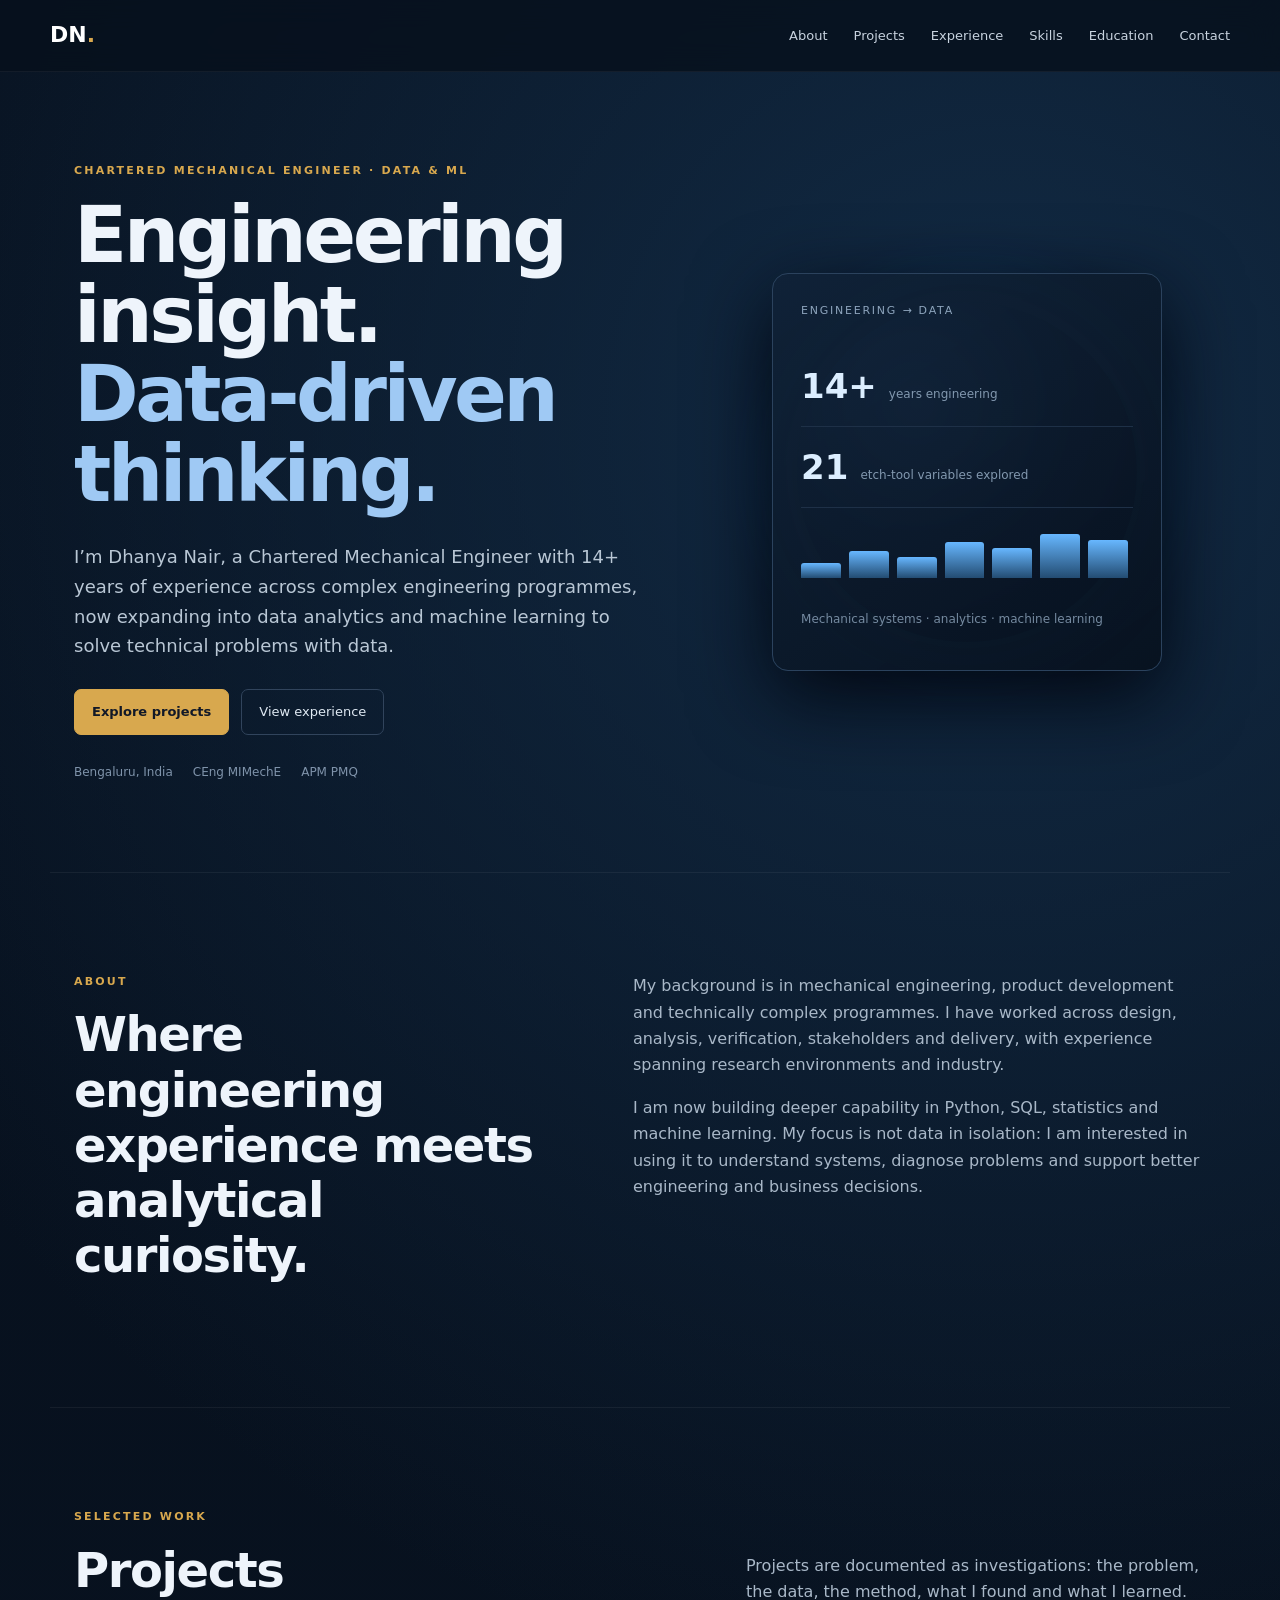
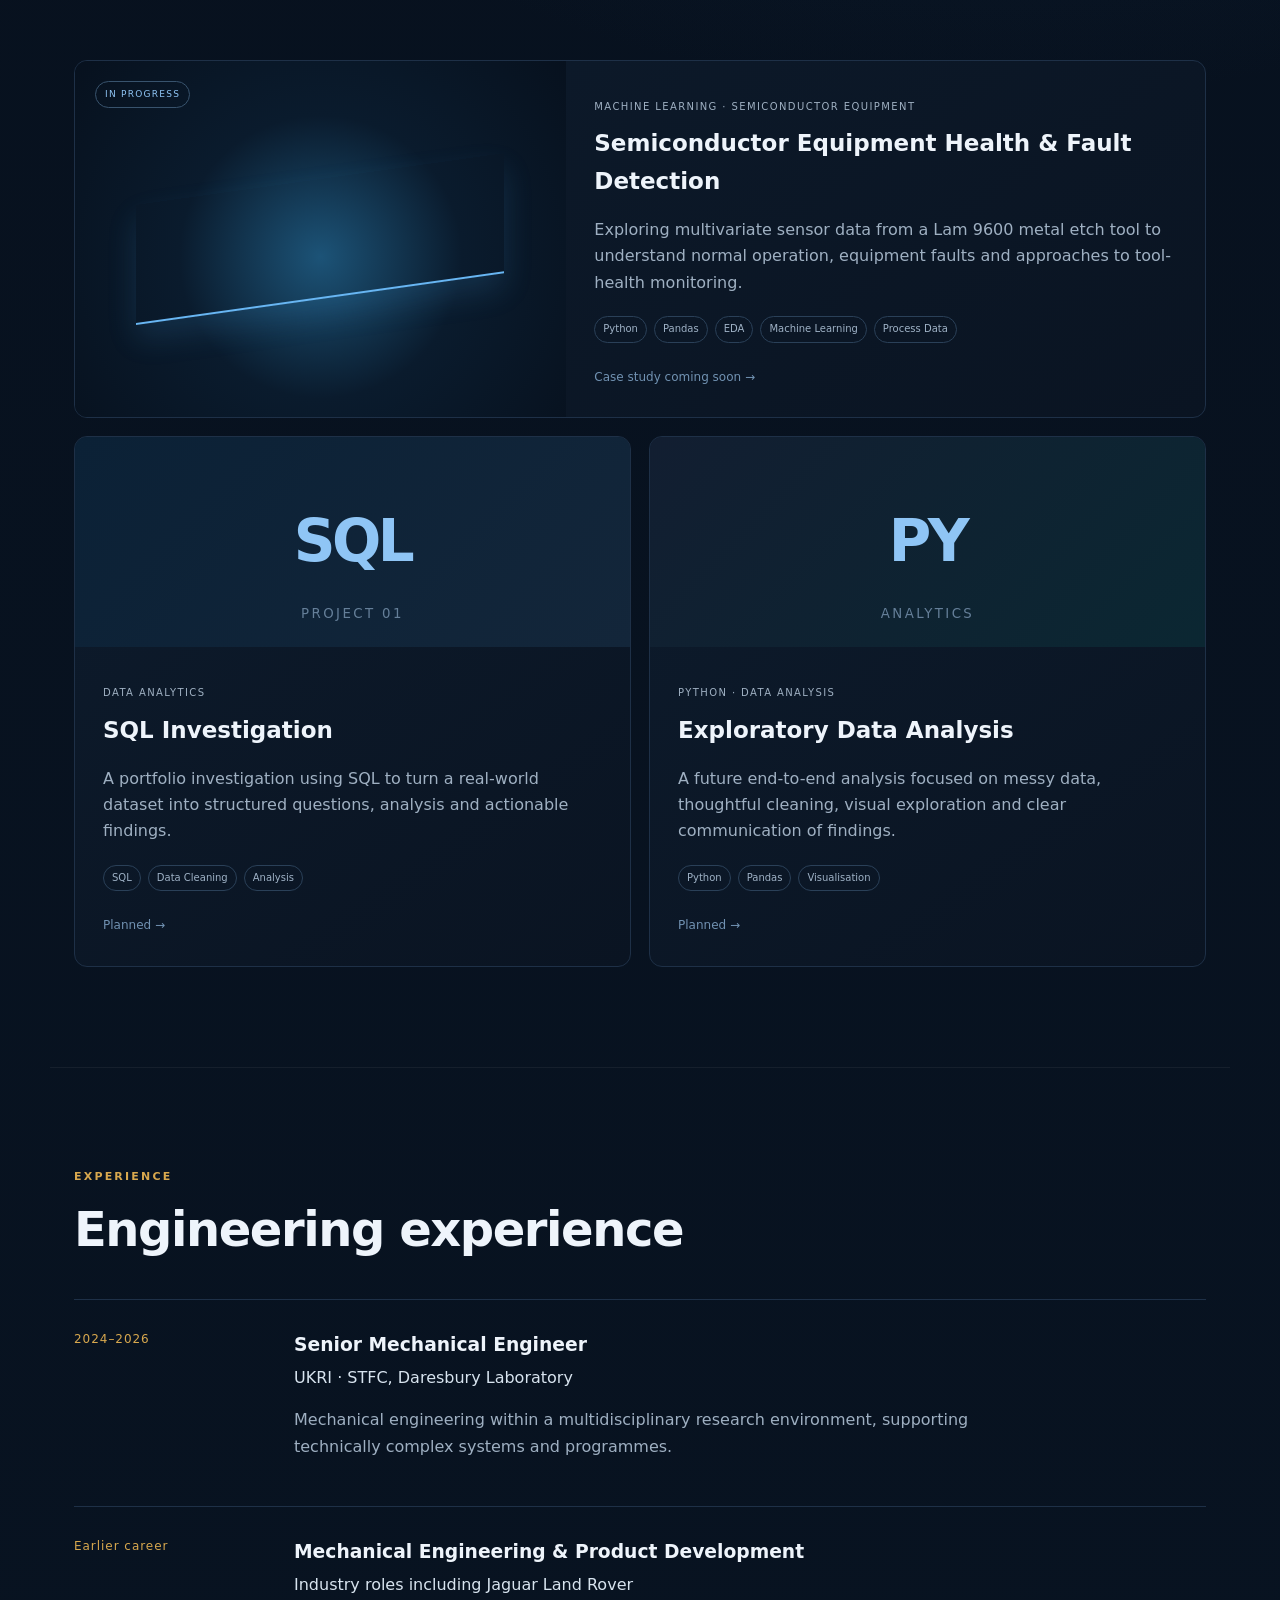
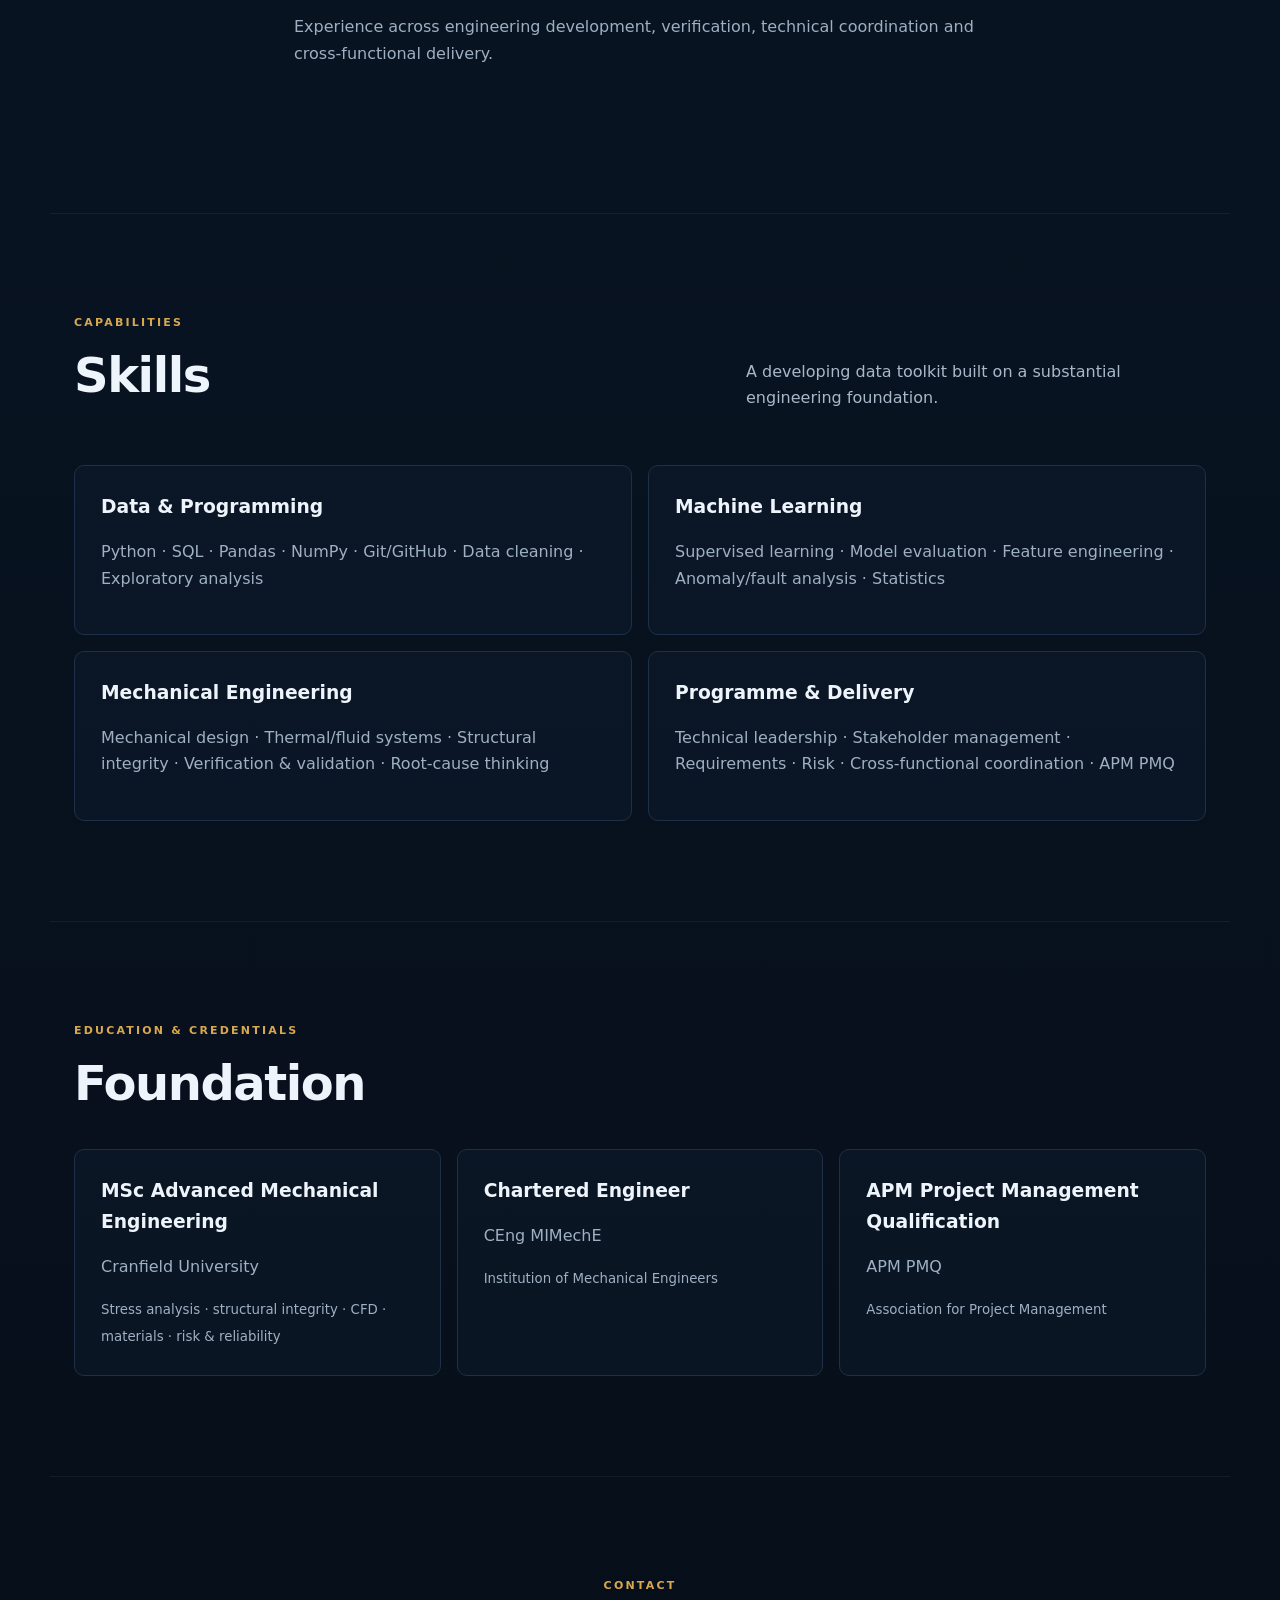
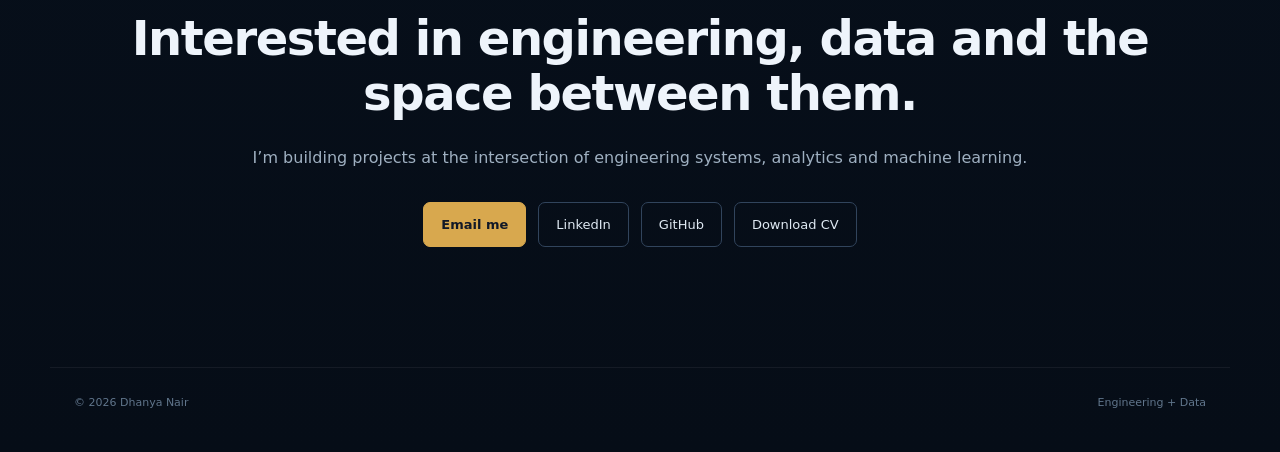
==== index.html @ 0a895738 "Initial portfolio website - V0.1 Initial version of my personal engineering, data analytics and mach" ====
<!doctype html><html lang='en'><head><meta charset='utf-8'><meta name='viewport' content='width=device-width,initial-scale=1'><title>Dhanya Nair | Engineering + Data</title><link rel='stylesheet' href='styles.css'></head><body>
<header class='nav'><a class='brand' href='#top'>DN<span>.</span></a><button class='menu' aria-label='Toggle navigation'>☰</button><nav><a href='#about'>About</a><a href='#projects'>Projects</a><a href='#experience'>Experience</a><a href='#skills'>Skills</a><a href='#education'>Education</a><a href='#contact'>Contact</a></nav></header>
<main id='top'>
<section class='hero'><div class='hero-copy reveal'><p class='eyebrow'>CHARTERED MECHANICAL ENGINEER · DATA & ML</p><h1>Engineering insight.<br><span>Data-driven thinking.</span></h1><p class='lede'>I’m Dhanya Nair, a Chartered Mechanical Engineer with 14+ years of experience across complex engineering programmes, now expanding into data analytics and machine learning to solve technical problems with data.</p><div class='actions'><a class='btn primary' href='#projects'>Explore projects</a><a class='btn' href='#experience'>View experience</a></div><div class='meta'><span>Bengaluru, India</span><span>CEng MIMechE</span><span>APM PMQ</span></div></div>
<div class='hero-art reveal'><div class='orb'></div><div class='panel'><div class='panel-title'>ENGINEERING → DATA</div><div class='metric'><b>14+</b><span>years engineering</span></div><div class='metric'><b>21</b><span>etch-tool variables explored</span></div><div class='spark'><i></i><i></i><i></i><i></i><i></i><i></i><i></i></div><p>Mechanical systems · analytics · machine learning</p></div></div></section>
<section id='about' class='section two-col'><div><p class='eyebrow'>ABOUT</p><h2>Where engineering experience meets analytical curiosity.</h2></div><div class='bodycopy'><p>My background is in mechanical engineering, product development and technically complex programmes. I have worked across design, analysis, verification, stakeholders and delivery, with experience spanning research environments and industry.</p><p>I am now building deeper capability in Python, SQL, statistics and machine learning. My focus is not data in isolation: I am interested in using it to understand systems, diagnose problems and support better engineering and business decisions.</p></div></section>
<section id='projects' class='section'><div class='section-head'><div><p class='eyebrow'>SELECTED WORK</p><h2>Projects</h2></div><p>Projects are documented as investigations: the problem, the data, the method, what I found and what I learned.</p></div><div class='projects'>
<article class='project featured'><div class='visual etch'><span>IN PROGRESS</span><div class='wave'></div></div><div class='project-copy'><p class='kicker'>MACHINE LEARNING · SEMICONDUCTOR EQUIPMENT</p><h3>Semiconductor Equipment Health & Fault Detection</h3><p>Exploring multivariate sensor data from a Lam 9600 metal etch tool to understand normal operation, equipment faults and approaches to tool-health monitoring.</p><div class='tags'><span>Python</span><span>Pandas</span><span>EDA</span><span>Machine Learning</span><span>Process Data</span></div><a href='#' class='disabled'>Case study coming soon →</a></div></article>
<article class='project'><div class='visual sql'><b>SQL</b><small>PROJECT 01</small></div><div class='project-copy'><p class='kicker'>DATA ANALYTICS</p><h3>SQL Investigation</h3><p>A portfolio investigation using SQL to turn a real-world dataset into structured questions, analysis and actionable findings.</p><div class='tags'><span>SQL</span><span>Data Cleaning</span><span>Analysis</span></div><a href='#' class='disabled'>Planned →</a></div></article>
<article class='project'><div class='visual python'><b>PY</b><small>ANALYTICS</small></div><div class='project-copy'><p class='kicker'>PYTHON · DATA ANALYSIS</p><h3>Exploratory Data Analysis</h3><p>A future end-to-end analysis focused on messy data, thoughtful cleaning, visual exploration and clear communication of findings.</p><div class='tags'><span>Python</span><span>Pandas</span><span>Visualisation</span></div><a href='#' class='disabled'>Planned →</a></div></article>
</div></section>
<section id='experience' class='section'><p class='eyebrow'>EXPERIENCE</p><h2>Engineering experience</h2><div class='timeline'><article><div class='date'>2024–2026</div><div><h3>Senior Mechanical Engineer</h3><p class='org'>UKRI · STFC, Daresbury Laboratory</p><p>Mechanical engineering within a multidisciplinary research environment, supporting technically complex systems and programmes.</p></div></article><article><div class='date'>Earlier career</div><div><h3>Mechanical Engineering & Product Development</h3><p class='org'>Industry roles including Jaguar Land Rover</p><p>Experience across engineering development, verification, technical coordination and cross-functional delivery.</p></div></article></div></section>
<section id='skills' class='section'><div class='section-head'><div><p class='eyebrow'>CAPABILITIES</p><h2>Skills</h2></div><p>A developing data toolkit built on a substantial engineering foundation.</p></div><div class='skill-grid'><article><h3>Data & Programming</h3><p>Python · SQL · Pandas · NumPy · Git/GitHub · Data cleaning · Exploratory analysis</p></article><article><h3>Machine Learning</h3><p>Supervised learning · Model evaluation · Feature engineering · Anomaly/fault analysis · Statistics</p></article><article><h3>Mechanical Engineering</h3><p>Mechanical design · Thermal/fluid systems · Structural integrity · Verification & validation · Root-cause thinking</p></article><article><h3>Programme & Delivery</h3><p>Technical leadership · Stakeholder management · Requirements · Risk · Cross-functional coordination · APM PMQ</p></article></div></section>
<section id='education' class='section'><p class='eyebrow'>EDUCATION & CREDENTIALS</p><h2>Foundation</h2><div class='credentials'><article><h3>MSc Advanced Mechanical Engineering</h3><p>Cranfield University</p><small>Stress analysis · structural integrity · CFD · materials · risk & reliability</small></article><article><h3>Chartered Engineer</h3><p>CEng MIMechE</p><small>Institution of Mechanical Engineers</small></article><article><h3>APM Project Management Qualification</h3><p>APM PMQ</p><small>Association for Project Management</small></article></div></section>
<section id='contact' class='contact section'><p class='eyebrow'>CONTACT</p><h2>Interested in engineering, data and the space between them.</h2><p>I’m building projects at the intersection of engineering systems, analytics and machine learning.</p><div class='actions'><a class='btn primary' href='mailto:YOUR_EMAIL_HERE'>Email me</a><a class='btn' href='#'>LinkedIn</a><a class='btn' href='#'>GitHub</a><a class='btn' href='#'>Download CV</a></div></section>
</main><footer><span>© 2026 Dhanya Nair</span><span>Engineering + Data</span></footer><script src='script.js'></script></body></html>
---- styles.css ----
:root{--bg:#07101d;--bg2:#0a1626;--card:#0e1b2d;--text:#eef4fb;--muted:#9bacbf;--line:#1e3047;--blue:#5aa9ff;--gold:#d8a84e;--max:1180px}*{box-sizing:border-box}html{scroll-behavior:smooth}body{margin:0;background:radial-gradient(circle at 78% 8%,#122b45 0,transparent 26%),linear-gradient(180deg,#07101d,#081321 65%,#060d17);color:var(--text);font-family:Inter,ui-sans-serif,system-ui,-apple-system,BlinkMacSystemFont,"Segoe UI",sans-serif;line-height:1.65}.nav{height:72px;position:sticky;top:0;z-index:10;display:flex;align-items:center;justify-content:space-between;padding:0 max(24px,calc((100% - var(--max))/2));background:rgba(7,16,29,.82);backdrop-filter:blur(14px);border-bottom:1px solid rgba(255,255,255,.05)}.brand{font-weight:800;font-size:22px;color:white;text-decoration:none}.brand span,.eyebrow,.kicker{color:var(--gold)}nav{display:flex;gap:26px}nav a{font-size:13px;color:#c8d3df;text-decoration:none}nav a:hover{color:white}.menu{display:none;background:none;border:0;color:white;font-size:24px}.hero,.section,footer{max-width:var(--max);margin:auto}.hero{min-height:680px;display:grid;grid-template-columns:1.1fr .9fr;align-items:center;gap:70px;padding:90px 24px}.eyebrow{font-size:11px;letter-spacing:.2em;font-weight:800;margin:0 0 16px}.hero h1{font-size:clamp(48px,6.2vw,78px);line-height:1.02;letter-spacing:-.045em;margin:0}.hero h1 span{color:#9fc9f4}.lede{max-width:700px;color:#b9c7d5;font-size:18px;margin:28px 0}.actions{display:flex;flex-wrap:wrap;gap:12px}.btn{display:inline-block;padding:11px 17px;border:1px solid #31445c;border-radius:7px;color:#dfe9f3;text-decoration:none;font-size:13px}.btn.primary{background:var(--gold);border-color:var(--gold);color:#111827;font-weight:750}.meta{display:flex;flex-wrap:wrap;gap:20px;margin-top:28px;color:#7f93aa;font-size:12px}.hero-art{position:relative;min-height:420px;display:grid;place-items:center}.orb{position:absolute;width:340px;height:340px;border-radius:50%;background:radial-gradient(circle at 35% 30%,#376b9e,#0c243d 48%,#07101d 72%);box-shadow:0 0 80px #173c61;opacity:.8}.panel{position:relative;width:min(390px,90%);padding:28px;border:1px solid #2b425d;border-radius:16px;background:linear-gradient(145deg,rgba(16,34,55,.9),rgba(7,17,30,.92));box-shadow:0 25px 80px #020711}.panel-title{font-size:11px;color:#8da4bc;letter-spacing:.16em;margin-bottom:26px}.metric{display:flex;align-items:baseline;gap:12px;border-bottom:1px solid var(--line);padding:12px 0}.metric b{font-size:34px;color:#dceeff}.metric span{color:#8298af;font-size:12px}.spark{height:90px;display:flex;align-items:end;gap:8px;padding:20px 0}.spark i{display:block;width:12%;background:linear-gradient(#67b7ff,#234c72);border-radius:3px 3px 0 0}.spark i:nth-child(1){height:30%}.spark i:nth-child(2){height:55%}.spark i:nth-child(3){height:43%}.spark i:nth-child(4){height:72%}.spark i:nth-child(5){height:61%}.spark i:nth-child(6){height:88%}.spark i:nth-child(7){height:76%}.panel p{font-size:12px;color:#758aa0}.section{padding:100px 24px;border-top:1px solid rgba(255,255,255,.055)}.two-col{display:grid;grid-template-columns:.9fr 1.1fr;gap:90px}.section h2{font-size:clamp(32px,4vw,48px);line-height:1.15;letter-spacing:-.03em;margin:0 0 24px}.bodycopy,.section-head>p{color:#a9b8c8}.bodycopy p:first-child{margin-top:0}.section-head{display:flex;justify-content:space-between;align-items:end;gap:60px;margin-bottom:38px}.section-head>p{max-width:460px}.projects{display:grid;grid-template-columns:1fr 1fr;gap:18px}.project{overflow:hidden;border:1px solid var(--line);border-radius:13px;background:linear-gradient(145deg,#0d1b2c,#0a1422);transition:.25s}.project:hover{transform:translateY(-3px);border-color:#385574}.project.featured{grid-column:1/-1;display:grid;grid-template-columns:1fr 1.3fr}.visual{min-height:210px;display:grid;place-items:center;position:relative;background:#0a192a;color:#8fc5f5}.visual b{font-size:58px;letter-spacing:-.06em}.visual small{position:absolute;bottom:22px;letter-spacing:.18em;color:#657f99}.etch{min-height:330px;background:radial-gradient(circle at 50% 55%,#1c5377,#0a1b2d 45%,#07111e)}.etch span{position:absolute;top:20px;left:20px;border:1px solid #38536d;border-radius:99px;padding:5px 9px;font-size:9px;letter-spacing:.14em}.wave{width:75%;height:120px;border-bottom:2px solid #68b6f3;transform:skewY(-8deg);box-shadow:0 15px 30px rgba(76,168,236,.15)}.sql{background:linear-gradient(135deg,#0b2136,#13263a)}.python{background:linear-gradient(135deg,#121e31,#0b2732)}.project-copy{padding:28px}.project-copy h3{font-size:23px;margin:4px 0 12px}.project-copy p{color:#9fb0c2}.kicker{font-size:10px;letter-spacing:.14em}.tags{display:flex;flex-wrap:wrap;gap:7px;margin:20px 0}.tags span{font-size:10px;border:1px solid #2a4058;padding:4px 8px;border-radius:99px;color:#9fb2c6}.disabled{color:#7192b2;font-size:12px;text-decoration:none}.timeline{margin-top:42px}.timeline article{display:grid;grid-template-columns:180px 1fr;gap:40px;padding:30px 0;border-top:1px solid var(--line)}.date{font-size:12px;color:var(--gold);letter-spacing:.08em}.timeline h3,.credentials h3,.skill-grid h3{margin:0 0 4px}.timeline p{color:#9eafc1;max-width:720px}.org{color:#d8e4ef!important;margin-top:2px}.skill-grid,.credentials{display:grid;grid-template-columns:repeat(2,1fr);gap:16px}.skill-grid article,.credentials article{padding:26px;border:1px solid var(--line);border-radius:10px;background:rgba(14,27,45,.55)}.skill-grid p,.credentials p,.credentials small{color:#9eb0c2}.credentials{grid-template-columns:repeat(3,1fr);margin-top:38px}.contact{text-align:center;padding-bottom:120px}.contact>p:not(.eyebrow){color:#9fb0c1}.contact .actions{justify-content:center;margin-top:30px}footer{padding:26px 24px 40px;border-top:1px solid rgba(255,255,255,.06);display:flex;justify-content:space-between;color:#60758b;font-size:11px}.reveal{animation:rise .8s ease both}@keyframes rise{from{opacity:0;transform:translateY(14px)}to{opacity:1;transform:none}}@media(max-width:780px){.nav{height:62px;padding:0 18px}.menu{display:block}nav{display:none;position:absolute;top:62px;left:0;right:0;background:#081321;padding:20px;flex-direction:column;border-bottom:1px solid var(--line)}nav.open{display:flex}.hero{grid-template-columns:1fr;padding:68px 20px 80px;gap:30px;min-height:auto}.hero h1{font-size:48px}.lede{font-size:16px}.hero-art{min-height:340px}.orb{width:270px;height:270px}.section{padding:72px 20px}.two-col,.project.featured{grid-template-columns:1fr;gap:25px}.section-head{display:block}.projects{grid-template-columns:1fr}.project.featured{grid-column:auto}.etch{min-height:230px}.timeline article{grid-template-columns:1fr;gap:7px}.skill-grid,.credentials{grid-template-columns:1fr}.meta{gap:12px}.panel{padding:22px}footer{padding-left:20px;padding-right:20px}}
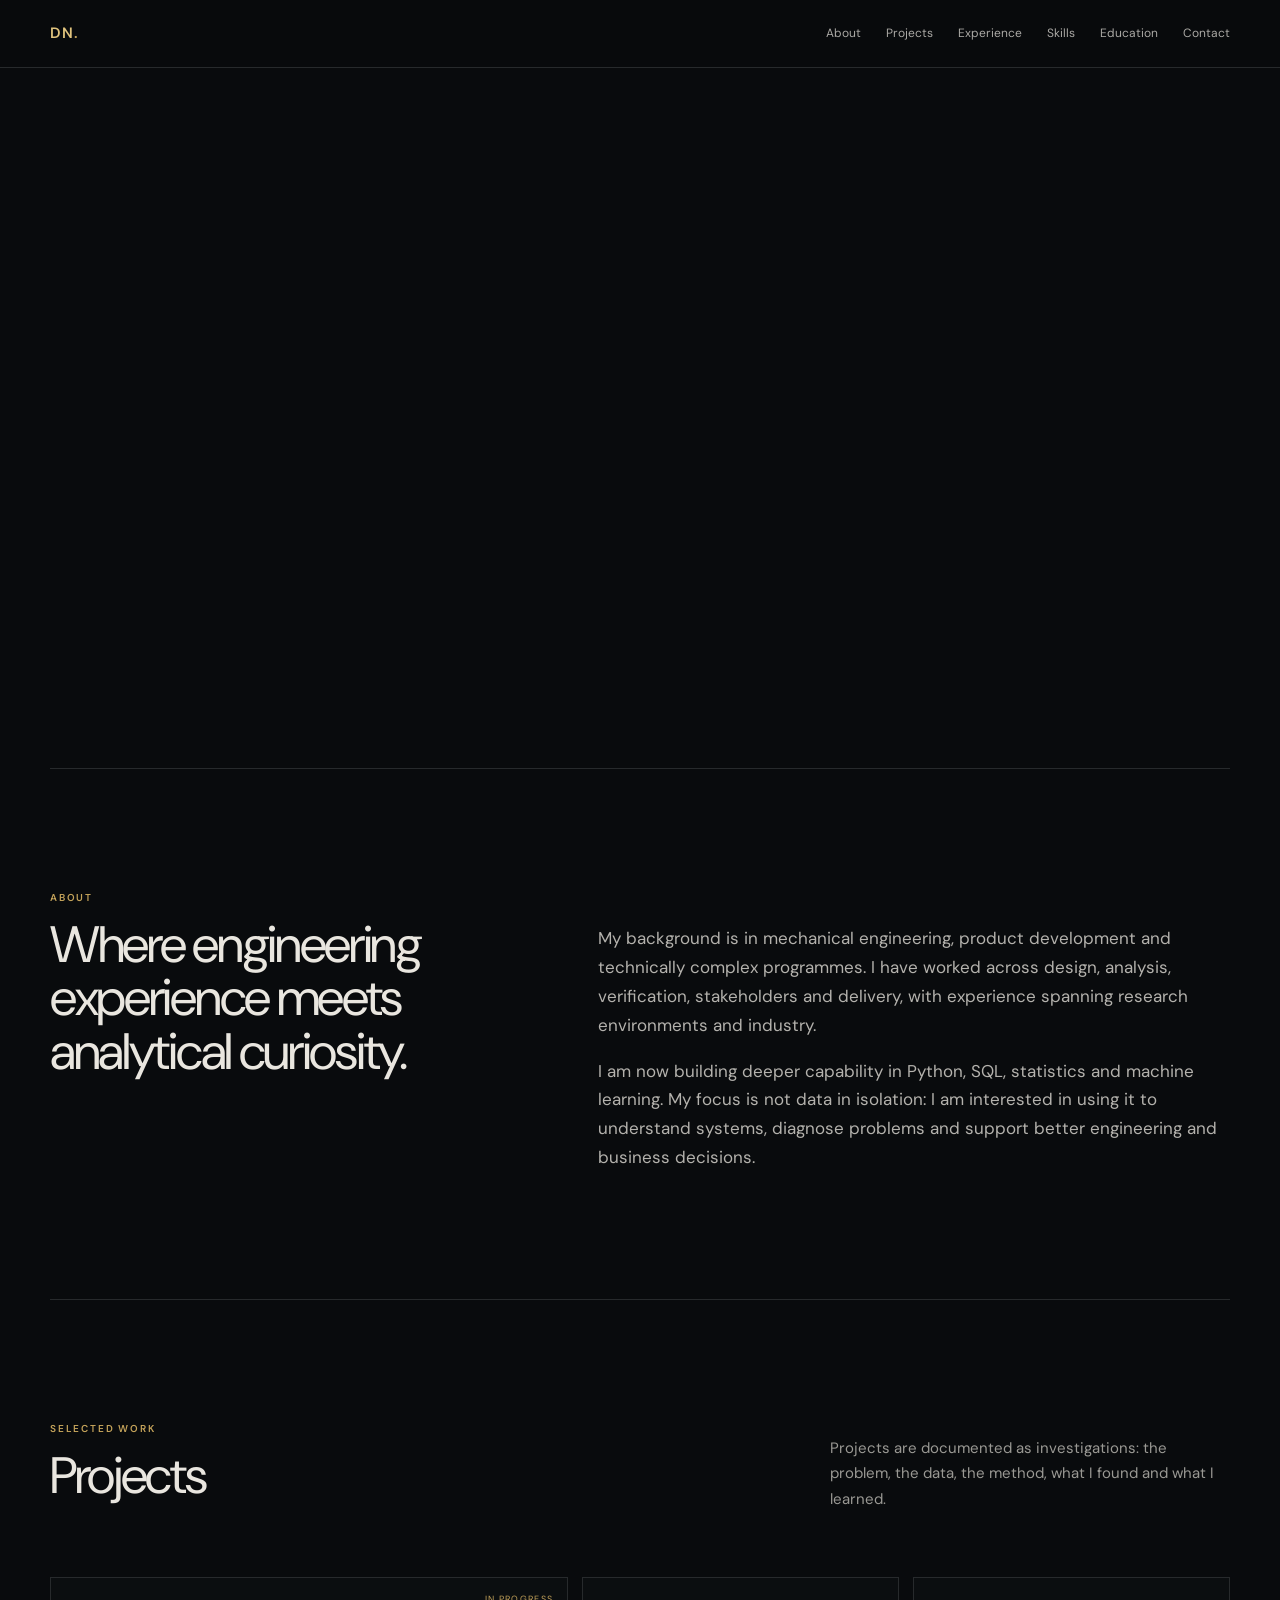
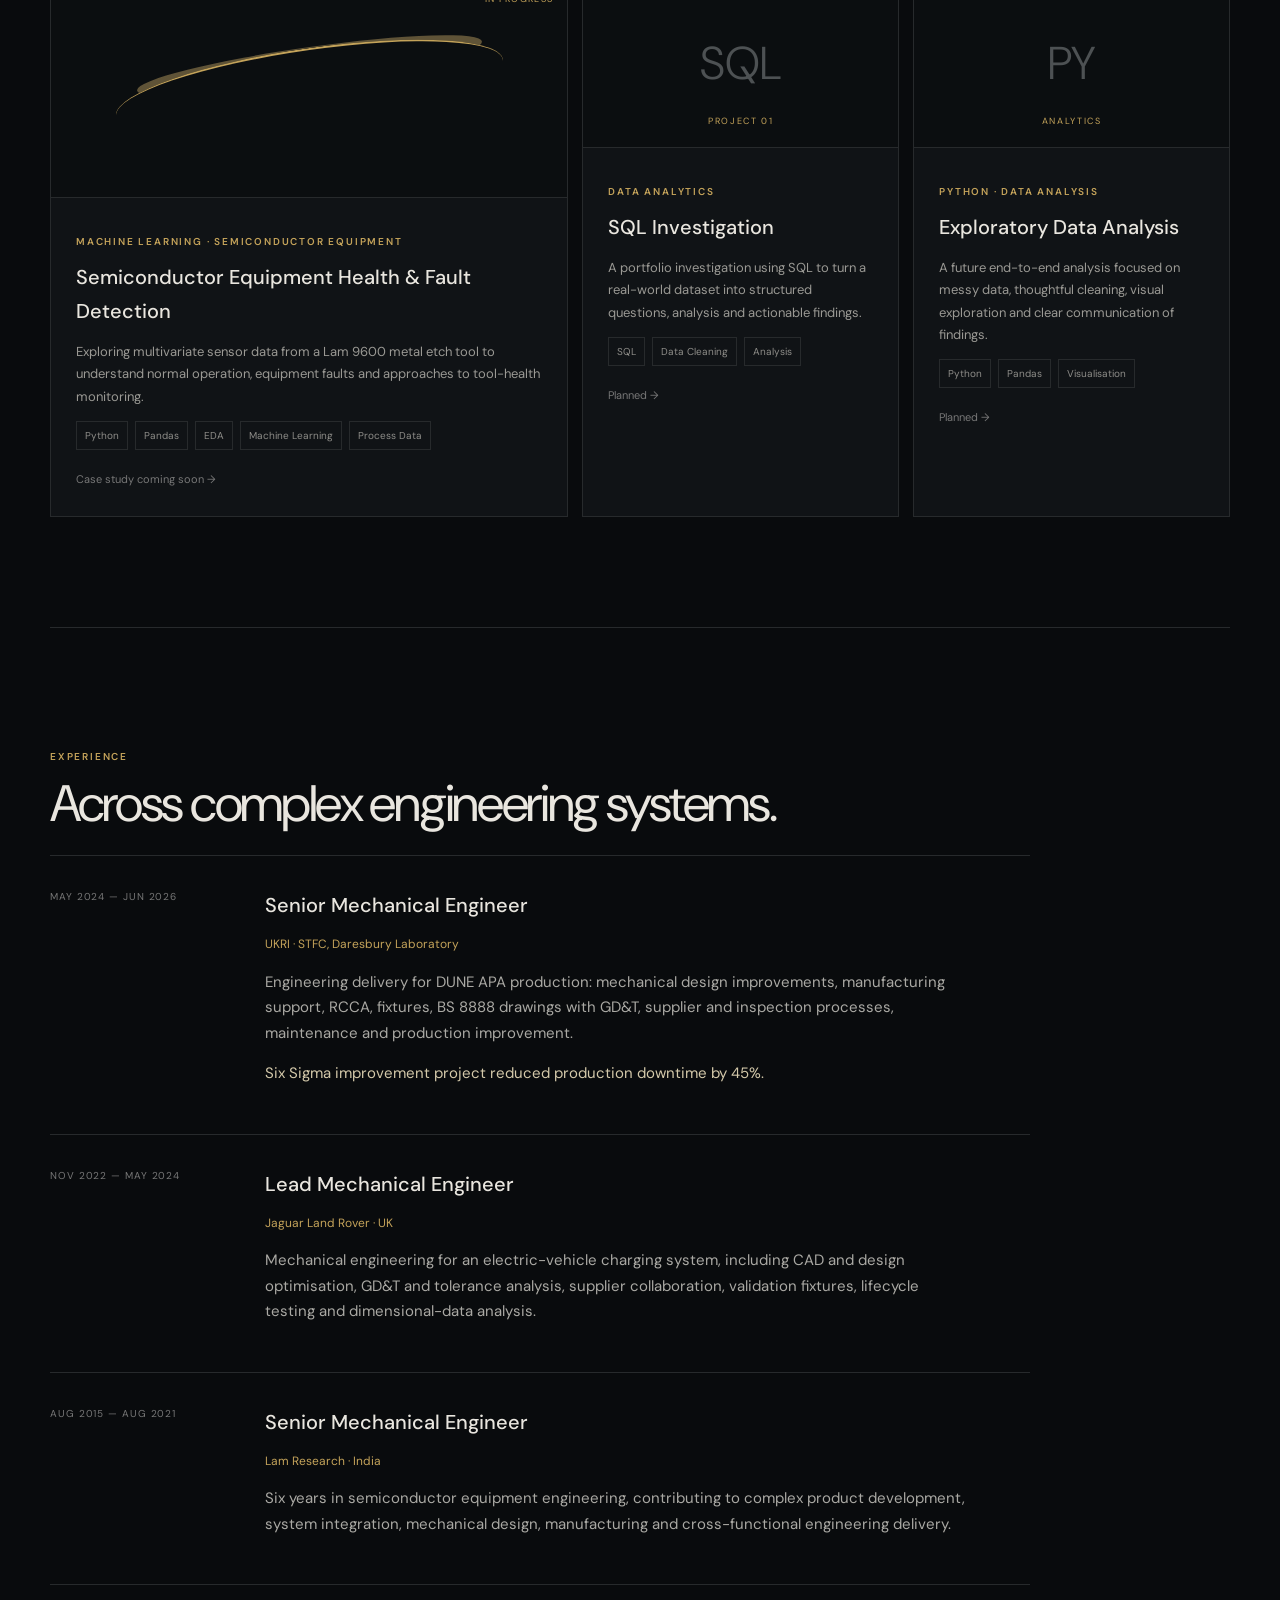
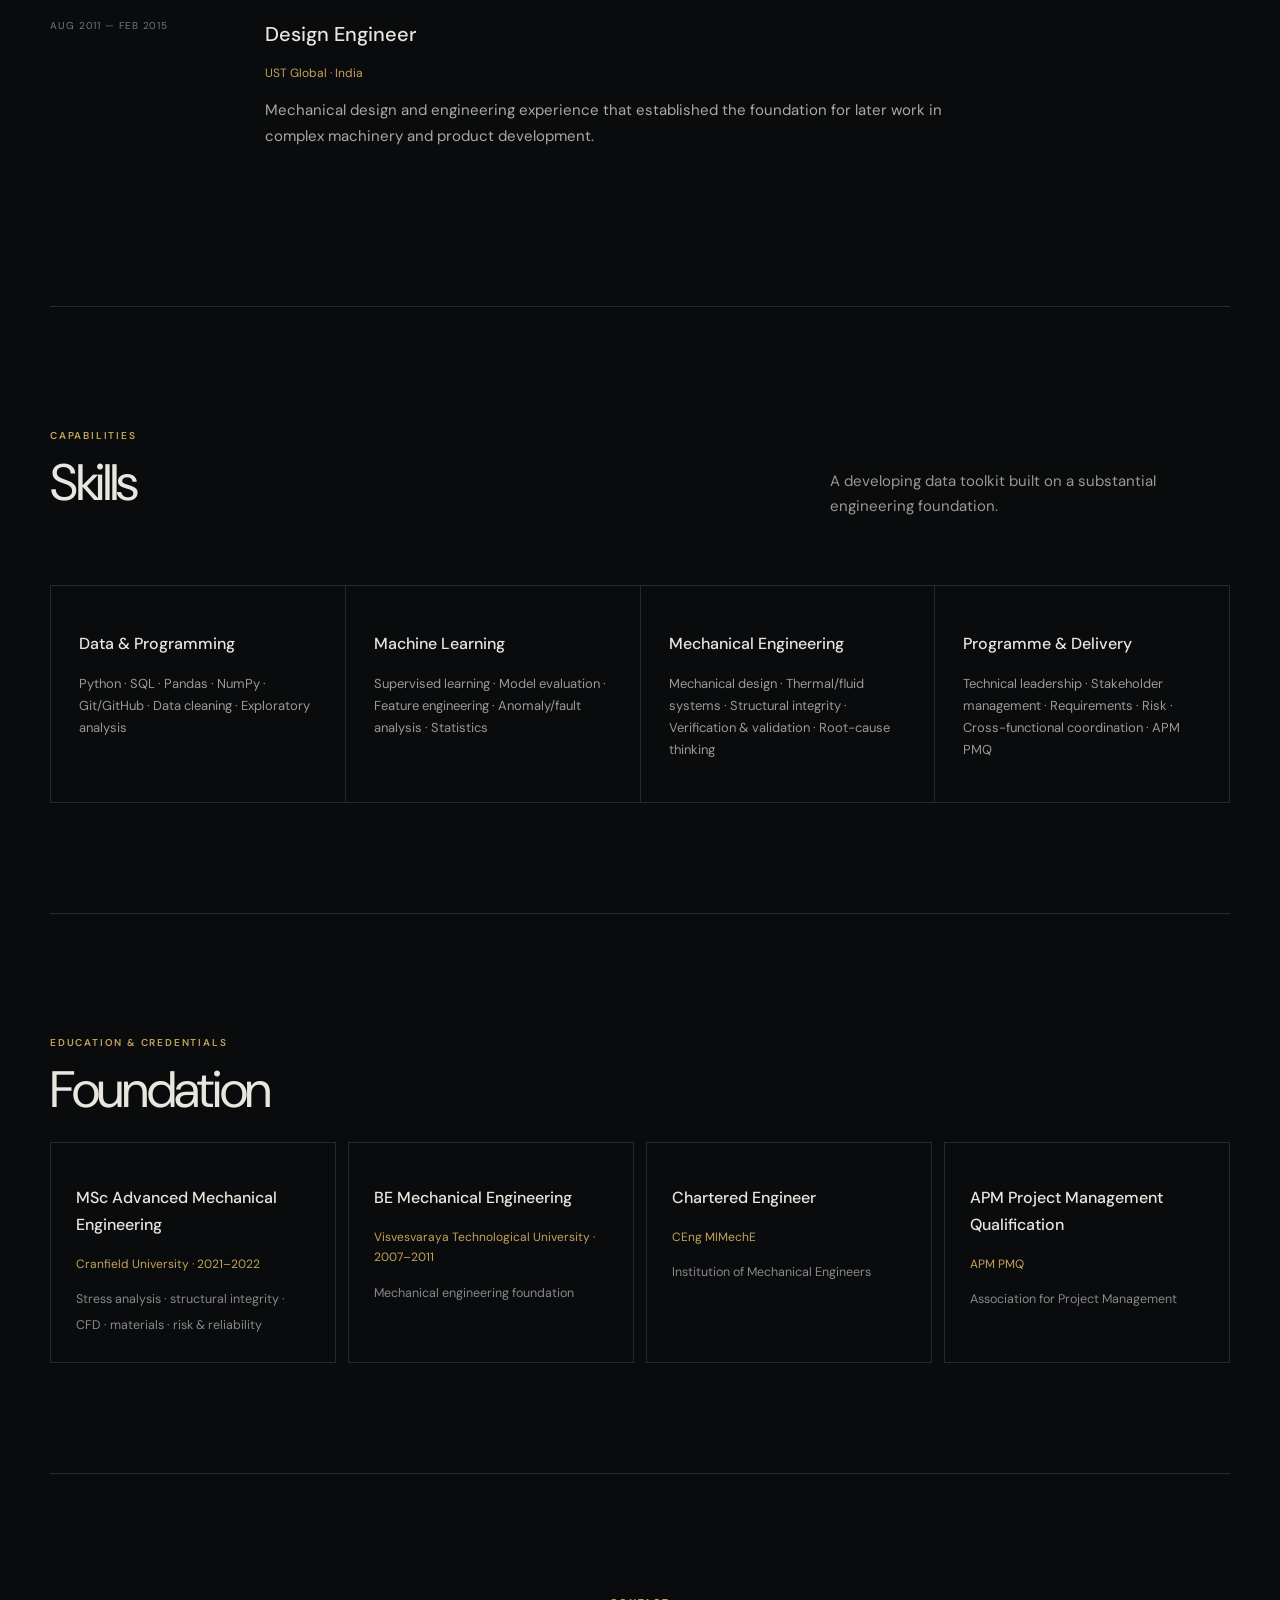
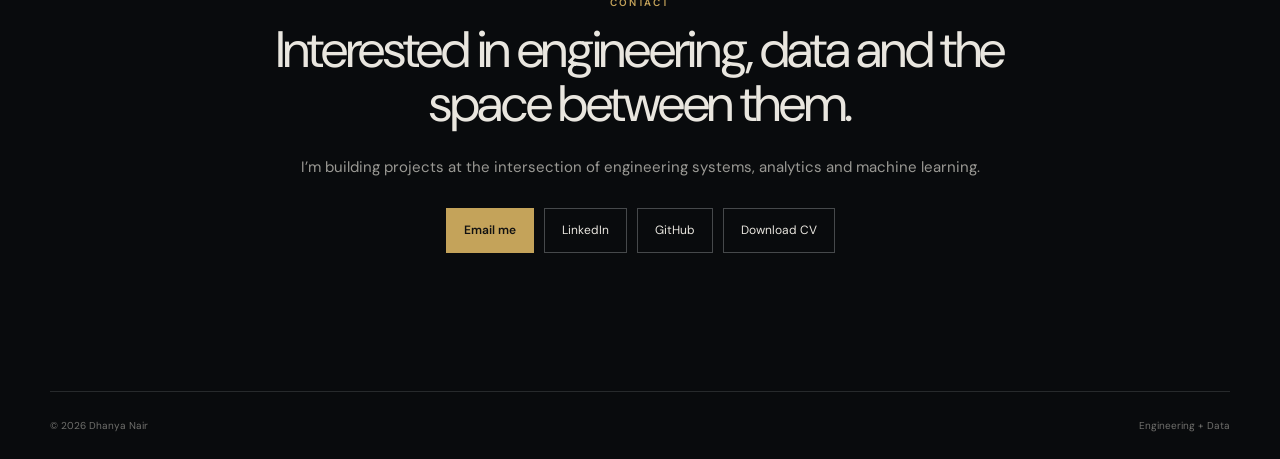
==== commit 20a284c8: "V0.2 Reworked the portfolio to match the dark sophisticated design direction, expanded the career ti" ====
--- a/index.html
+++ b/index.html
@@ -1,7 +1,7 @@
 <!doctype html><html lang='en'><head><meta charset='utf-8'><meta name='viewport' content='width=device-width,initial-scale=1'><title>Dhanya Nair | Engineering + Data</title><link rel='stylesheet' href='styles.css'></head><body>
 <header class='nav'><a class='brand' href='#top'>DN<span>.</span></a><button class='menu' aria-label='Toggle navigation'>☰</button><nav><a href='#about'>About</a><a href='#projects'>Projects</a><a href='#experience'>Experience</a><a href='#skills'>Skills</a><a href='#education'>Education</a><a href='#contact'>Contact</a></nav></header>
 <main id='top'>
-<section class='hero'><div class='hero-copy reveal'><p class='eyebrow'>CHARTERED MECHANICAL ENGINEER · DATA & ML</p><h1>Engineering insight.<br><span>Data-driven thinking.</span></h1><p class='lede'>I’m Dhanya Nair, a Chartered Mechanical Engineer with 14+ years of experience across complex engineering programmes, now expanding into data analytics and machine learning to solve technical problems with data.</p><div class='actions'><a class='btn primary' href='#projects'>Explore projects</a><a class='btn' href='#experience'>View experience</a></div><div class='meta'><span>Bengaluru, India</span><span>CEng MIMechE</span><span>APM PMQ</span></div></div>
+<section class='hero'><div class='hero-copy reveal'><p class='eyebrow'>CHARTERED MECHANICAL ENGINEER · DATA & ML</p><h1>Engineering experience.<br><span>Data-driven thinking.</span></h1><p class='lede'>I’m Dhanya Nair, a Chartered Mechanical Engineer with 14+ years of experience across complex engineering programmes, now expanding into data analytics and machine learning to solve technical problems with data.</p><div class='actions'><a class='btn primary' href='#projects'>Explore projects</a><a class='btn' href='#experience'>View experience</a></div><div class='meta'><span>Bengaluru, India</span><span>CEng MIMechE</span><span>MAPM</span><span>APM PMQ</span></div></div>
 <div class='hero-art reveal'><div class='orb'></div><div class='panel'><div class='panel-title'>ENGINEERING → DATA</div><div class='metric'><b>14+</b><span>years engineering</span></div><div class='metric'><b>21</b><span>etch-tool variables explored</span></div><div class='spark'><i></i><i></i><i></i><i></i><i></i><i></i><i></i></div><p>Mechanical systems · analytics · machine learning</p></div></div></section>
 <section id='about' class='section two-col'><div><p class='eyebrow'>ABOUT</p><h2>Where engineering experience meets analytical curiosity.</h2></div><div class='bodycopy'><p>My background is in mechanical engineering, product development and technically complex programmes. I have worked across design, analysis, verification, stakeholders and delivery, with experience spanning research environments and industry.</p><p>I am now building deeper capability in Python, SQL, statistics and machine learning. My focus is not data in isolation: I am interested in using it to understand systems, diagnose problems and support better engineering and business decisions.</p></div></section>
 <section id='projects' class='section'><div class='section-head'><div><p class='eyebrow'>SELECTED WORK</p><h2>Projects</h2></div><p>Projects are documented as investigations: the problem, the data, the method, what I found and what I learned.</p></div><div class='projects'>
@@ -9,8 +9,13 @@
 <article class='project'><div class='visual sql'><b>SQL</b><small>PROJECT 01</small></div><div class='project-copy'><p class='kicker'>DATA ANALYTICS</p><h3>SQL Investigation</h3><p>A portfolio investigation using SQL to turn a real-world dataset into structured questions, analysis and actionable findings.</p><div class='tags'><span>SQL</span><span>Data Cleaning</span><span>Analysis</span></div><a href='#' class='disabled'>Planned →</a></div></article>
 <article class='project'><div class='visual python'><b>PY</b><small>ANALYTICS</small></div><div class='project-copy'><p class='kicker'>PYTHON · DATA ANALYSIS</p><h3>Exploratory Data Analysis</h3><p>A future end-to-end analysis focused on messy data, thoughtful cleaning, visual exploration and clear communication of findings.</p><div class='tags'><span>Python</span><span>Pandas</span><span>Visualisation</span></div><a href='#' class='disabled'>Planned →</a></div></article>
 </div></section>
-<section id='experience' class='section'><p class='eyebrow'>EXPERIENCE</p><h2>Engineering experience</h2><div class='timeline'><article><div class='date'>2024–2026</div><div><h3>Senior Mechanical Engineer</h3><p class='org'>UKRI · STFC, Daresbury Laboratory</p><p>Mechanical engineering within a multidisciplinary research environment, supporting technically complex systems and programmes.</p></div></article><article><div class='date'>Earlier career</div><div><h3>Mechanical Engineering & Product Development</h3><p class='org'>Industry roles including Jaguar Land Rover</p><p>Experience across engineering development, verification, technical coordination and cross-functional delivery.</p></div></article></div></section>
+<section id='experience' class='section'><p class='eyebrow'>EXPERIENCE</p><h2>Across complex engineering systems.</h2><div class='timeline'>
+<article><div class='date'>MAY 2024 — JUN 2026</div><div><h3>Senior Mechanical Engineer</h3><p class='org'>UKRI · STFC, Daresbury Laboratory</p><p>Engineering delivery for DUNE APA production: mechanical design improvements, manufacturing support, RCCA, fixtures, BS 8888 drawings with GD&T, supplier and inspection processes, maintenance and production improvement.</p><p class='impact'>Six Sigma improvement project reduced production downtime by 45%.</p></div></article>
+<article><div class='date'>NOV 2022 — MAY 2024</div><div><h3>Lead Mechanical Engineer</h3><p class='org'>Jaguar Land Rover · UK</p><p>Mechanical engineering for an electric-vehicle charging system, including CAD and design optimisation, GD&T and tolerance analysis, supplier collaboration, validation fixtures, lifecycle testing and dimensional-data analysis.</p></div></article>
+<article><div class='date'>AUG 2015 — AUG 2021</div><div><h3>Senior Mechanical Engineer</h3><p class='org'>Lam Research · India</p><p>Six years in semiconductor equipment engineering, contributing to complex product development, system integration, mechanical design, manufacturing and cross-functional engineering delivery.</p></div></article>
+<article><div class='date'>AUG 2011 — FEB 2015</div><div><h3>Design Engineer</h3><p class='org'>UST Global · India</p><p>Mechanical design and engineering experience that established the foundation for later work in complex machinery and product development.</p></div></article>
+</div></section>
 <section id='skills' class='section'><div class='section-head'><div><p class='eyebrow'>CAPABILITIES</p><h2>Skills</h2></div><p>A developing data toolkit built on a substantial engineering foundation.</p></div><div class='skill-grid'><article><h3>Data & Programming</h3><p>Python · SQL · Pandas · NumPy · Git/GitHub · Data cleaning · Exploratory analysis</p></article><article><h3>Machine Learning</h3><p>Supervised learning · Model evaluation · Feature engineering · Anomaly/fault analysis · Statistics</p></article><article><h3>Mechanical Engineering</h3><p>Mechanical design · Thermal/fluid systems · Structural integrity · Verification & validation · Root-cause thinking</p></article><article><h3>Programme & Delivery</h3><p>Technical leadership · Stakeholder management · Requirements · Risk · Cross-functional coordination · APM PMQ</p></article></div></section>
-<section id='education' class='section'><p class='eyebrow'>EDUCATION & CREDENTIALS</p><h2>Foundation</h2><div class='credentials'><article><h3>MSc Advanced Mechanical Engineering</h3><p>Cranfield University</p><small>Stress analysis · structural integrity · CFD · materials · risk & reliability</small></article><article><h3>Chartered Engineer</h3><p>CEng MIMechE</p><small>Institution of Mechanical Engineers</small></article><article><h3>APM Project Management Qualification</h3><p>APM PMQ</p><small>Association for Project Management</small></article></div></section>
+<section id='education' class='section'><p class='eyebrow'>EDUCATION & CREDENTIALS</p><h2>Foundation</h2><div class='credentials'><article><h3>MSc Advanced Mechanical Engineering</h3><p>Cranfield University · 2021–2022</p><small>Stress analysis · structural integrity · CFD · materials · risk & reliability</small></article><article><h3>BE Mechanical Engineering</h3><p>Visvesvaraya Technological University · 2007–2011</p><small>Mechanical engineering foundation</small></article><article><h3>Chartered Engineer</h3><p>CEng MIMechE</p><small>Institution of Mechanical Engineers</small></article><article><h3>APM Project Management Qualification</h3><p>APM PMQ</p><small>Association for Project Management</small></article></div></section>
 <section id='contact' class='contact section'><p class='eyebrow'>CONTACT</p><h2>Interested in engineering, data and the space between them.</h2><p>I’m building projects at the intersection of engineering systems, analytics and machine learning.</p><div class='actions'><a class='btn primary' href='mailto:YOUR_EMAIL_HERE'>Email me</a><a class='btn' href='#'>LinkedIn</a><a class='btn' href='#'>GitHub</a><a class='btn' href='#'>Download CV</a></div></section>
 </main><footer><span>© 2026 Dhanya Nair</span><span>Engineering + Data</span></footer><script src='script.js'></script></body></html>
--- a/styles.css
+++ b/styles.css
@@ -1 +1,4 @@
-:root{--bg:#07101d;--bg2:#0a1626;--card:#0e1b2d;--text:#eef4fb;--muted:#9bacbf;--line:#1e3047;--blue:#5aa9ff;--gold:#d8a84e;--max:1180px}*{box-sizing:border-box}html{scroll-behavior:smooth}body{margin:0;background:radial-gradient(circle at 78% 8%,#122b45 0,transparent 26%),linear-gradient(180deg,#07101d,#081321 65%,#060d17);color:var(--text);font-family:Inter,ui-sans-serif,system-ui,-apple-system,BlinkMacSystemFont,"Segoe UI",sans-serif;line-height:1.65}.nav{height:72px;position:sticky;top:0;z-index:10;display:flex;align-items:center;justify-content:space-between;padding:0 max(24px,calc((100% - var(--max))/2));background:rgba(7,16,29,.82);backdrop-filter:blur(14px);border-bottom:1px solid rgba(255,255,255,.05)}.brand{font-weight:800;font-size:22px;color:white;text-decoration:none}.brand span,.eyebrow,.kicker{color:var(--gold)}nav{display:flex;gap:26px}nav a{font-size:13px;color:#c8d3df;text-decoration:none}nav a:hover{color:white}.menu{display:none;background:none;border:0;color:white;font-size:24px}.hero,.section,footer{max-width:var(--max);margin:auto}.hero{min-height:680px;display:grid;grid-template-columns:1.1fr .9fr;align-items:center;gap:70px;padding:90px 24px}.eyebrow{font-size:11px;letter-spacing:.2em;font-weight:800;margin:0 0 16px}.hero h1{font-size:clamp(48px,6.2vw,78px);line-height:1.02;letter-spacing:-.045em;margin:0}.hero h1 span{color:#9fc9f4}.lede{max-width:700px;color:#b9c7d5;font-size:18px;margin:28px 0}.actions{display:flex;flex-wrap:wrap;gap:12px}.btn{display:inline-block;padding:11px 17px;border:1px solid #31445c;border-radius:7px;color:#dfe9f3;text-decoration:none;font-size:13px}.btn.primary{background:var(--gold);border-color:var(--gold);color:#111827;font-weight:750}.meta{display:flex;flex-wrap:wrap;gap:20px;margin-top:28px;color:#7f93aa;font-size:12px}.hero-art{position:relative;min-height:420px;display:grid;place-items:center}.orb{position:absolute;width:340px;height:340px;border-radius:50%;background:radial-gradient(circle at 35% 30%,#376b9e,#0c243d 48%,#07101d 72%);box-shadow:0 0 80px #173c61;opacity:.8}.panel{position:relative;width:min(390px,90%);padding:28px;border:1px solid #2b425d;border-radius:16px;background:linear-gradient(145deg,rgba(16,34,55,.9),rgba(7,17,30,.92));box-shadow:0 25px 80px #020711}.panel-title{font-size:11px;color:#8da4bc;letter-spacing:.16em;margin-bottom:26px}.metric{display:flex;align-items:baseline;gap:12px;border-bottom:1px solid var(--line);padding:12px 0}.metric b{font-size:34px;color:#dceeff}.metric span{color:#8298af;font-size:12px}.spark{height:90px;display:flex;align-items:end;gap:8px;padding:20px 0}.spark i{display:block;width:12%;background:linear-gradient(#67b7ff,#234c72);border-radius:3px 3px 0 0}.spark i:nth-child(1){height:30%}.spark i:nth-child(2){height:55%}.spark i:nth-child(3){height:43%}.spark i:nth-child(4){height:72%}.spark i:nth-child(5){height:61%}.spark i:nth-child(6){height:88%}.spark i:nth-child(7){height:76%}.panel p{font-size:12px;color:#758aa0}.section{padding:100px 24px;border-top:1px solid rgba(255,255,255,.055)}.two-col{display:grid;grid-template-columns:.9fr 1.1fr;gap:90px}.section h2{font-size:clamp(32px,4vw,48px);line-height:1.15;letter-spacing:-.03em;margin:0 0 24px}.bodycopy,.section-head>p{color:#a9b8c8}.bodycopy p:first-child{margin-top:0}.section-head{display:flex;justify-content:space-between;align-items:end;gap:60px;margin-bottom:38px}.section-head>p{max-width:460px}.projects{display:grid;grid-template-columns:1fr 1fr;gap:18px}.project{overflow:hidden;border:1px solid var(--line);border-radius:13px;background:linear-gradient(145deg,#0d1b2c,#0a1422);transition:.25s}.project:hover{transform:translateY(-3px);border-color:#385574}.project.featured{grid-column:1/-1;display:grid;grid-template-columns:1fr 1.3fr}.visual{min-height:210px;display:grid;place-items:center;position:relative;background:#0a192a;color:#8fc5f5}.visual b{font-size:58px;letter-spacing:-.06em}.visual small{position:absolute;bottom:22px;letter-spacing:.18em;color:#657f99}.etch{min-height:330px;background:radial-gradient(circle at 50% 55%,#1c5377,#0a1b2d 45%,#07111e)}.etch span{position:absolute;top:20px;left:20px;border:1px solid #38536d;border-radius:99px;padding:5px 9px;font-size:9px;letter-spacing:.14em}.wave{width:75%;height:120px;border-bottom:2px solid #68b6f3;transform:skewY(-8deg);box-shadow:0 15px 30px rgba(76,168,236,.15)}.sql{background:linear-gradient(135deg,#0b2136,#13263a)}.python{background:linear-gradient(135deg,#121e31,#0b2732)}.project-copy{padding:28px}.project-copy h3{font-size:23px;margin:4px 0 12px}.project-copy p{color:#9fb0c2}.kicker{font-size:10px;letter-spacing:.14em}.tags{display:flex;flex-wrap:wrap;gap:7px;margin:20px 0}.tags span{font-size:10px;border:1px solid #2a4058;padding:4px 8px;border-radius:99px;color:#9fb2c6}.disabled{color:#7192b2;font-size:12px;text-decoration:none}.timeline{margin-top:42px}.timeline article{display:grid;grid-template-columns:180px 1fr;gap:40px;padding:30px 0;border-top:1px solid var(--line)}.date{font-size:12px;color:var(--gold);letter-spacing:.08em}.timeline h3,.credentials h3,.skill-grid h3{margin:0 0 4px}.timeline p{color:#9eafc1;max-width:720px}.org{color:#d8e4ef!important;margin-top:2px}.skill-grid,.credentials{display:grid;grid-template-columns:repeat(2,1fr);gap:16px}.skill-grid article,.credentials article{padding:26px;border:1px solid var(--line);border-radius:10px;background:rgba(14,27,45,.55)}.skill-grid p,.credentials p,.credentials small{color:#9eb0c2}.credentials{grid-template-columns:repeat(3,1fr);margin-top:38px}.contact{text-align:center;padding-bottom:120px}.contact>p:not(.eyebrow){color:#9fb0c1}.contact .actions{justify-content:center;margin-top:30px}footer{padding:26px 24px 40px;border-top:1px solid rgba(255,255,255,.06);display:flex;justify-content:space-between;color:#60758b;font-size:11px}.reveal{animation:rise .8s ease both}@keyframes rise{from{opacity:0;transform:translateY(14px)}to{opacity:1;transform:none}}@media(max-width:780px){.nav{height:62px;padding:0 18px}.menu{display:block}nav{display:none;position:absolute;top:62px;left:0;right:0;background:#081321;padding:20px;flex-direction:column;border-bottom:1px solid var(--line)}nav.open{display:flex}.hero{grid-template-columns:1fr;padding:68px 20px 80px;gap:30px;min-height:auto}.hero h1{font-size:48px}.lede{font-size:16px}.hero-art{min-height:340px}.orb{width:270px;height:270px}.section{padding:72px 20px}.two-col,.project.featured{grid-template-columns:1fr;gap:25px}.section-head{display:block}.projects{grid-template-columns:1fr}.project.featured{grid-column:auto}.etch{min-height:230px}.timeline article{grid-template-columns:1fr;gap:7px}.skill-grid,.credentials{grid-template-columns:1fr}.meta{gap:12px}.panel{padding:22px}footer{padding-left:20px;padding-right:20px}}
+@import url('https://fonts.googleapis.com/css2?family=DM+Sans:wght@300;400;500;600&family=Playfair+Display:ital,wght@1,500&display=swap');
+:root{--bg:#090b0d;--panel:#101316;--text:#e9e6df;--muted:#9a9994;--gold:#c4a35a;--gold2:#e0c47e;--line:#272a2c;--max:1180px}*{box-sizing:border-box}html{scroll-behavior:smooth}body{margin:0;background:var(--bg);color:var(--text);font-family:'DM Sans',sans-serif;font-size:15px;line-height:1.7}.nav{height:68px;position:sticky;top:0;z-index:20;display:flex;align-items:center;justify-content:space-between;padding:0 max(24px,calc((100vw - var(--max))/2));background:rgba(9,11,13,.9);backdrop-filter:blur(14px);border-bottom:1px solid var(--line)}.brand{color:var(--gold2);text-decoration:none;font-weight:600;letter-spacing:.08em}.brand span{color:var(--gold)}.nav nav{display:flex;gap:25px}.nav nav a{color:#aaa9a5;text-decoration:none;font-size:12px}.nav nav a:hover{color:var(--gold2)}.menu{display:none;background:none;border:0;color:white}.hero,.section,footer{width:min(calc(100% - 48px),var(--max));margin:auto}.hero{min-height:700px;display:grid;grid-template-columns:1.08fr .92fr;align-items:center;gap:70px;padding:75px 0}.eyebrow,.kicker{font-size:10px;letter-spacing:.18em;color:var(--gold);font-weight:600}.hero h1,.section h2{font-size:clamp(40px,5vw,67px);line-height:1.04;letter-spacing:-.045em;font-weight:400;margin:12px 0 25px}.hero h1 span{font-family:'Playfair Display',serif;font-style:italic;color:var(--gold2)}.lede{max-width:680px;color:#b7b5b0;font-size:17px}.actions{display:flex;gap:10px;flex-wrap:wrap;margin:28px 0}.btn{padding:11px 17px;border:1px solid #46494b;text-decoration:none;color:var(--text);font-size:12px}.btn.primary{background:var(--gold);border-color:var(--gold);color:#111;font-weight:600}.meta,.tags{display:flex;flex-wrap:wrap;gap:7px}.meta span,.tags span{border:1px solid var(--line);padding:5px 8px;color:#8e8d89;font-size:10px}.hero-art{height:470px;position:relative;border:1px solid var(--line);background:linear-gradient(145deg,#101416,#0a0c0e);overflow:hidden}.hero-art:before{content:'';position:absolute;inset:0;background-image:linear-gradient(rgba(255,255,255,.035) 1px,transparent 1px),linear-gradient(90deg,rgba(255,255,255,.035) 1px,transparent 1px);background-size:34px 34px}.orb{position:absolute;width:320px;height:320px;border:1px solid #5e5238;border-radius:50%;right:-70px;top:55px;box-shadow:0 0 80px rgba(196,163,90,.08)}.panel{position:absolute;left:30px;right:30px;bottom:30px;padding:25px;background:rgba(10,12,14,.88);border:1px solid #303335}.panel-title{font-size:9px;letter-spacing:.2em;color:var(--gold)}.metric{display:inline-flex;flex-direction:column;margin:20px 35px 10px 0}.metric b{font-size:28px;font-weight:400}.metric span,.panel p{font-size:10px;color:#888}.spark{height:55px;display:flex;align-items:end;gap:8px}.spark i{width:9%;border-top:1px solid var(--gold);background:linear-gradient(to top,rgba(196,163,90,.05),rgba(196,163,90,.25))}.spark i:nth-child(1){height:20%}.spark i:nth-child(2){height:42%}.spark i:nth-child(3){height:31%}.spark i:nth-child(4){height:68%}.spark i:nth-child(5){height:50%}.spark i:nth-child(6){height:84%}.spark i:nth-child(7){height:72%}.section{padding:110px 0;border-top:1px solid var(--line)}.section h2{font-size:clamp(33px,4vw,52px);max-width:780px}.two-col{display:grid;grid-template-columns:.85fr 1.15fr;gap:80px}.bodycopy{color:#b4b2ad;font-size:17px;padding-top:28px}.section-head{display:flex;align-items:end;justify-content:space-between;gap:50px;margin-bottom:50px}.section-head>p{max-width:400px;color:var(--muted)}.projects{display:grid;grid-template-columns:1.35fr .825fr .825fr;gap:14px}.project{border:1px solid var(--line);background:var(--panel)}.project.featured{grid-row:span 1}.visual{height:170px;background:#0b0e10;position:relative;display:flex;align-items:center;justify-content:center;border-bottom:1px solid var(--line);color:#4d5153}.visual.etch{height:220px}.visual>span{position:absolute;top:14px;right:14px;color:var(--gold);font-size:9px;letter-spacing:.15em}.wave{width:75%;height:80px;border-top:2px solid var(--gold);border-radius:50%;transform:skewY(-8deg);box-shadow:0 -22px 0 -21px #5f5337,0 -44px 0 -43px #3e392e}.visual b{font-size:46px;font-weight:300}.visual small{position:absolute;bottom:18px;font-size:9px;letter-spacing:.18em;color:var(--gold)}.project-copy{padding:25px}.project-copy h3{font-size:20px;font-weight:500;margin:6px 0}.project-copy>p:not(.kicker){color:var(--muted);font-size:13px}.disabled{display:inline-block;margin-top:20px;color:#777;text-decoration:none;font-size:11px}.timeline{max-width:980px}.timeline article{display:grid;grid-template-columns:180px 1fr;gap:35px;padding:32px 0;border-top:1px solid var(--line)}.date{font-size:10px;letter-spacing:.09em;color:#777}.timeline h3{margin:0;font-size:20px;font-weight:500}.org{color:var(--gold)!important;font-size:12px}.timeline p{color:#aaa9a4;max-width:700px}.impact{color:#d4c9aa!important}.skill-grid{display:grid;grid-template-columns:repeat(4,1fr);border-left:1px solid var(--line);border-top:1px solid var(--line)}.skill-grid article{padding:28px;border-right:1px solid var(--line);border-bottom:1px solid var(--line);min-height:200px}.skill-grid h3{font-size:16px;font-weight:500}.skill-grid p{font-size:13px;color:var(--muted)}.credentials{display:grid;grid-template-columns:repeat(4,1fr);gap:12px}.credentials article{border:1px solid var(--line);padding:25px;min-height:165px}.credentials h3{font-size:16px;font-weight:500}.credentials p{color:var(--gold);font-size:12px}.credentials small{color:#888}.contact{text-align:center}.contact h2{margin-left:auto;margin-right:auto}.contact>p:not(.eyebrow){color:var(--muted)}.contact .actions{justify-content:center}footer{padding:25px 0;border-top:1px solid var(--line);display:flex;justify-content:space-between;color:#70706d;font-size:10px}.reveal{opacity:0;transform:translateY(10px);transition:.65s}.reveal.visible{opacity:1;transform:none}
+@media(max-width:900px){.hero{grid-template-columns:1fr;min-height:auto}.hero-art{display:none}.two-col{grid-template-columns:1fr;gap:20px}.projects{grid-template-columns:1fr 1fr}.featured{grid-column:1/-1}.skill-grid,.credentials{grid-template-columns:1fr 1fr}.section-head{display:block}.nav nav{display:none}.menu{display:block}}
+@media(max-width:600px){.hero,.section,footer{width:calc(100% - 32px)}.hero{padding:80px 0}.hero h1{font-size:43px}.section{padding:78px 0}.projects,.skill-grid,.credentials{grid-template-columns:1fr}.featured{grid-column:auto}.timeline article{grid-template-columns:1fr;gap:5px}.lede,.bodycopy{font-size:15px}}
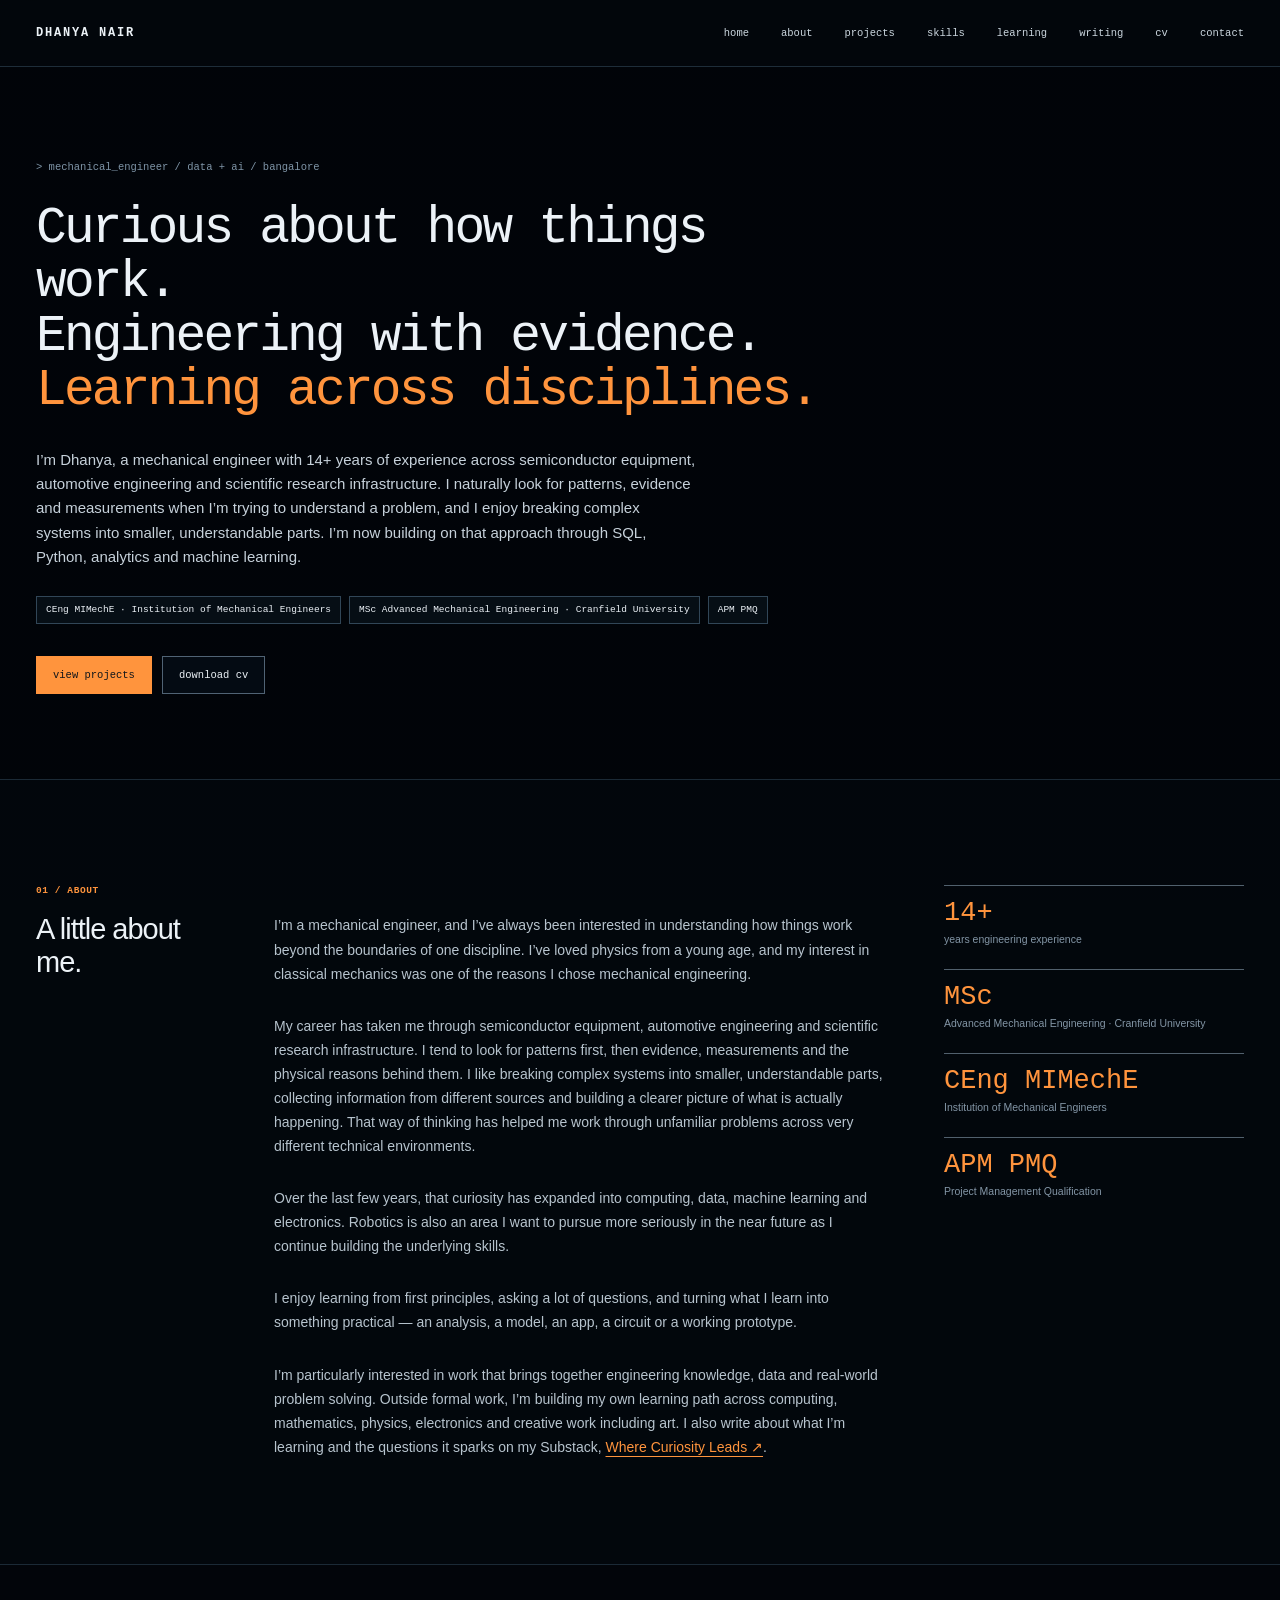
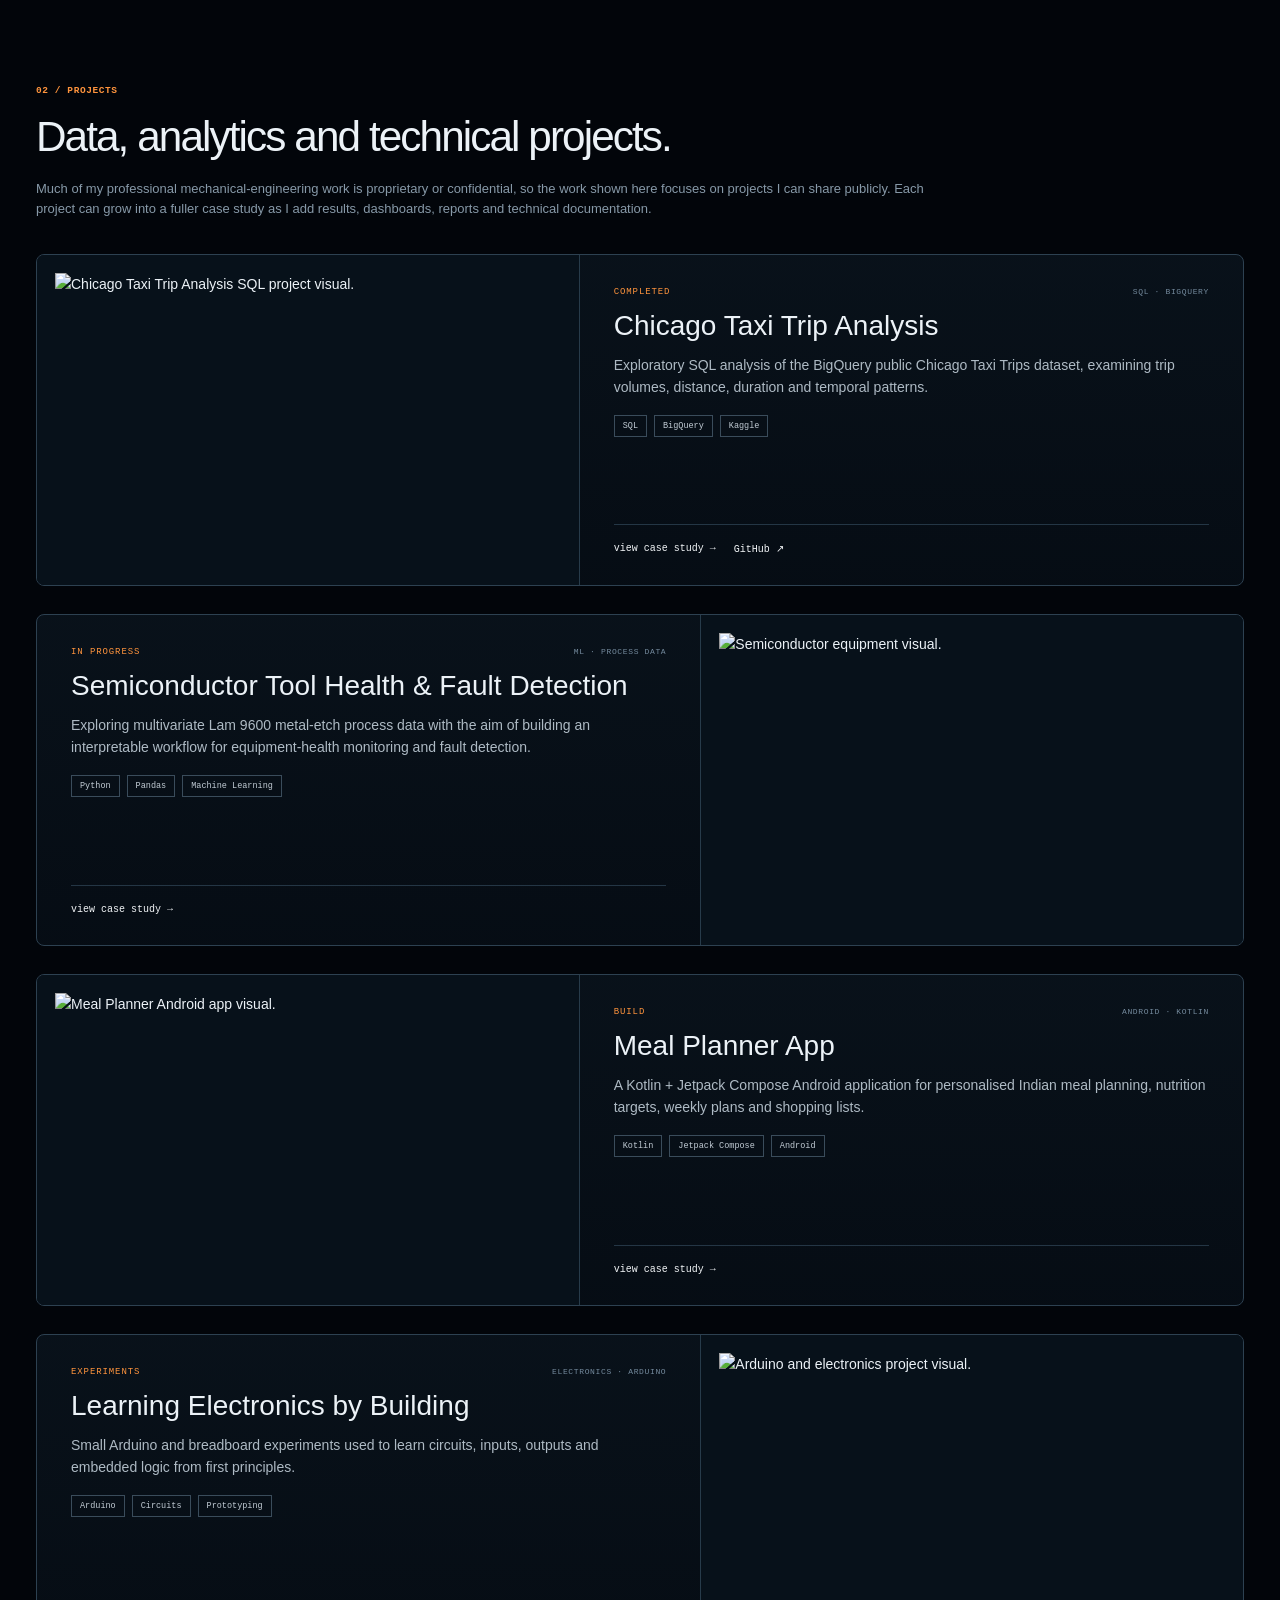
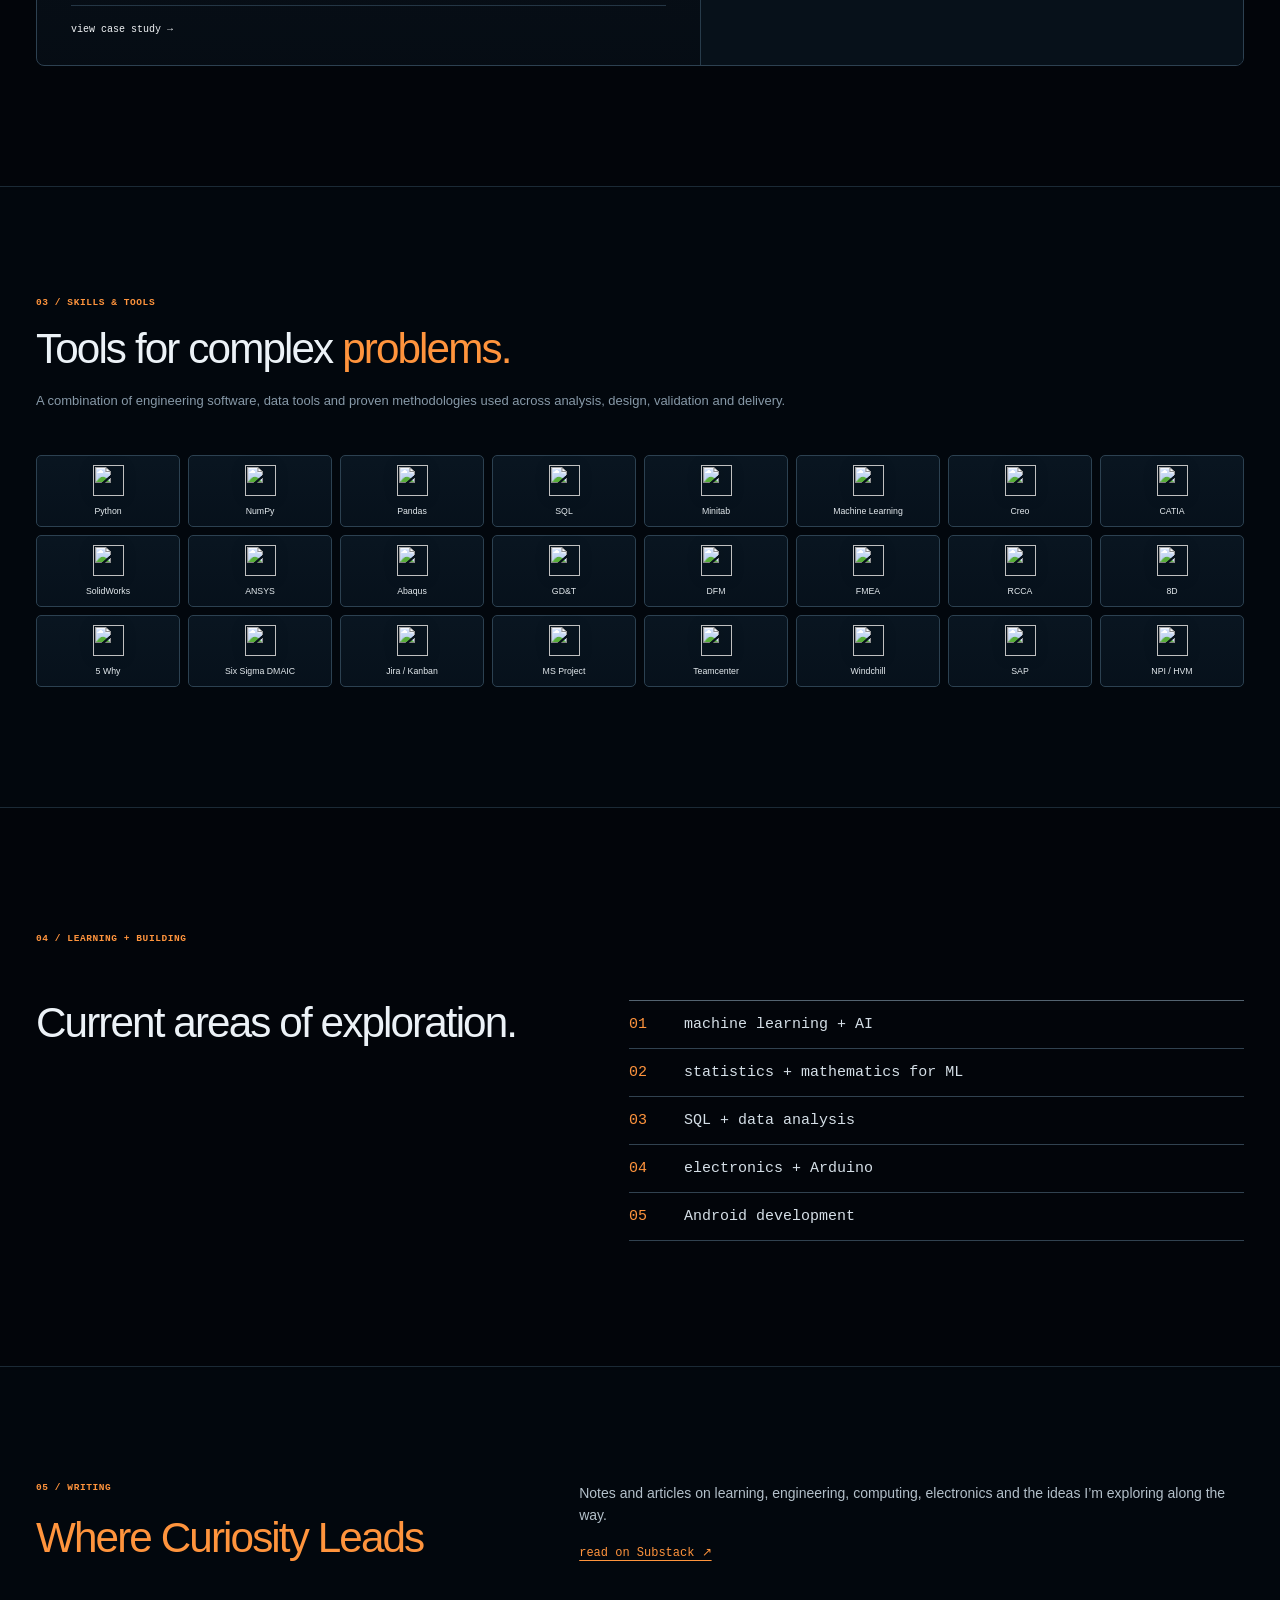
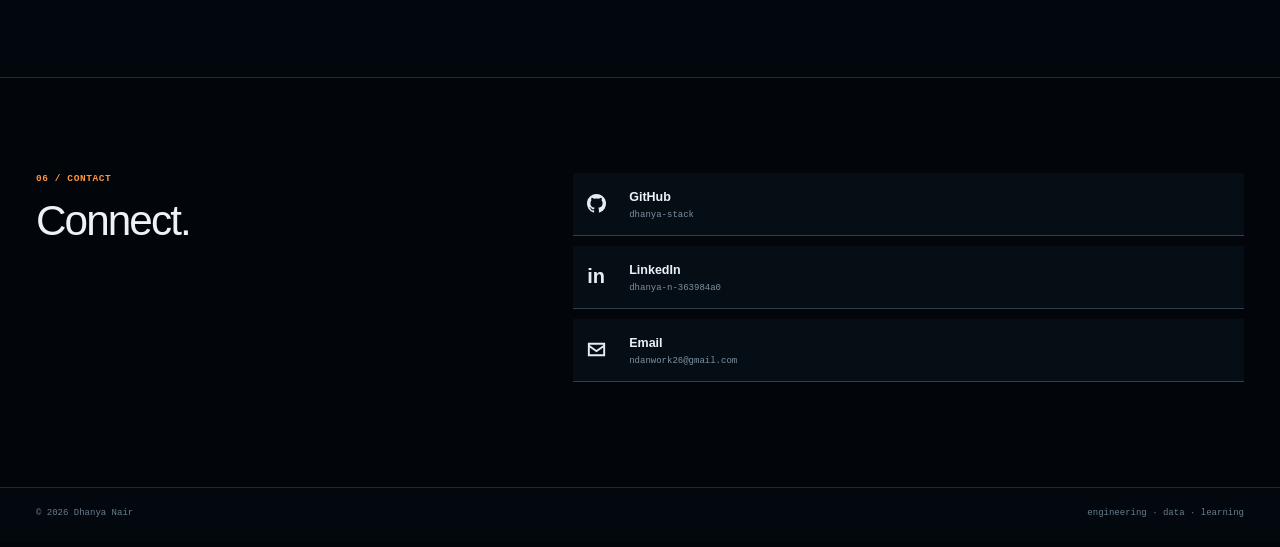
==== commit be8dc15b: "Publish portfolio V1.9 Personal engineering and data portfolio showcasing SQL, machine learning, And" ====
--- a/index.html
+++ b/index.html
@@ -1,21 +1,219 @@
-<!doctype html><html lang='en'><head><meta charset='utf-8'><meta name='viewport' content='width=device-width,initial-scale=1'><title>Dhanya Nair | Engineering + Data</title><link rel='stylesheet' href='styles.css'></head><body>
-<header class='nav'><a class='brand' href='#top'>DN<span>.</span></a><button class='menu' aria-label='Toggle navigation'>☰</button><nav><a href='#about'>About</a><a href='#projects'>Projects</a><a href='#experience'>Experience</a><a href='#skills'>Skills</a><a href='#education'>Education</a><a href='#contact'>Contact</a></nav></header>
-<main id='top'>
-<section class='hero'><div class='hero-copy reveal'><p class='eyebrow'>CHARTERED MECHANICAL ENGINEER · DATA & ML</p><h1>Engineering experience.<br><span>Data-driven thinking.</span></h1><p class='lede'>I’m Dhanya Nair, a Chartered Mechanical Engineer with 14+ years of experience across complex engineering programmes, now expanding into data analytics and machine learning to solve technical problems with data.</p><div class='actions'><a class='btn primary' href='#projects'>Explore projects</a><a class='btn' href='#experience'>View experience</a></div><div class='meta'><span>Bengaluru, India</span><span>CEng MIMechE</span><span>MAPM</span><span>APM PMQ</span></div></div>
-<div class='hero-art reveal'><div class='orb'></div><div class='panel'><div class='panel-title'>ENGINEERING → DATA</div><div class='metric'><b>14+</b><span>years engineering</span></div><div class='metric'><b>21</b><span>etch-tool variables explored</span></div><div class='spark'><i></i><i></i><i></i><i></i><i></i><i></i><i></i></div><p>Mechanical systems · analytics · machine learning</p></div></div></section>
-<section id='about' class='section two-col'><div><p class='eyebrow'>ABOUT</p><h2>Where engineering experience meets analytical curiosity.</h2></div><div class='bodycopy'><p>My background is in mechanical engineering, product development and technically complex programmes. I have worked across design, analysis, verification, stakeholders and delivery, with experience spanning research environments and industry.</p><p>I am now building deeper capability in Python, SQL, statistics and machine learning. My focus is not data in isolation: I am interested in using it to understand systems, diagnose problems and support better engineering and business decisions.</p></div></section>
-<section id='projects' class='section'><div class='section-head'><div><p class='eyebrow'>SELECTED WORK</p><h2>Projects</h2></div><p>Projects are documented as investigations: the problem, the data, the method, what I found and what I learned.</p></div><div class='projects'>
-<article class='project featured'><div class='visual etch'><span>IN PROGRESS</span><div class='wave'></div></div><div class='project-copy'><p class='kicker'>MACHINE LEARNING · SEMICONDUCTOR EQUIPMENT</p><h3>Semiconductor Equipment Health & Fault Detection</h3><p>Exploring multivariate sensor data from a Lam 9600 metal etch tool to understand normal operation, equipment faults and approaches to tool-health monitoring.</p><div class='tags'><span>Python</span><span>Pandas</span><span>EDA</span><span>Machine Learning</span><span>Process Data</span></div><a href='#' class='disabled'>Case study coming soon →</a></div></article>
-<article class='project'><div class='visual sql'><b>SQL</b><small>PROJECT 01</small></div><div class='project-copy'><p class='kicker'>DATA ANALYTICS</p><h3>SQL Investigation</h3><p>A portfolio investigation using SQL to turn a real-world dataset into structured questions, analysis and actionable findings.</p><div class='tags'><span>SQL</span><span>Data Cleaning</span><span>Analysis</span></div><a href='#' class='disabled'>Planned →</a></div></article>
-<article class='project'><div class='visual python'><b>PY</b><small>ANALYTICS</small></div><div class='project-copy'><p class='kicker'>PYTHON · DATA ANALYSIS</p><h3>Exploratory Data Analysis</h3><p>A future end-to-end analysis focused on messy data, thoughtful cleaning, visual exploration and clear communication of findings.</p><div class='tags'><span>Python</span><span>Pandas</span><span>Visualisation</span></div><a href='#' class='disabled'>Planned →</a></div></article>
-</div></section>
-<section id='experience' class='section'><p class='eyebrow'>EXPERIENCE</p><h2>Across complex engineering systems.</h2><div class='timeline'>
-<article><div class='date'>MAY 2024 — JUN 2026</div><div><h3>Senior Mechanical Engineer</h3><p class='org'>UKRI · STFC, Daresbury Laboratory</p><p>Engineering delivery for DUNE APA production: mechanical design improvements, manufacturing support, RCCA, fixtures, BS 8888 drawings with GD&T, supplier and inspection processes, maintenance and production improvement.</p><p class='impact'>Six Sigma improvement project reduced production downtime by 45%.</p></div></article>
-<article><div class='date'>NOV 2022 — MAY 2024</div><div><h3>Lead Mechanical Engineer</h3><p class='org'>Jaguar Land Rover · UK</p><p>Mechanical engineering for an electric-vehicle charging system, including CAD and design optimisation, GD&T and tolerance analysis, supplier collaboration, validation fixtures, lifecycle testing and dimensional-data analysis.</p></div></article>
-<article><div class='date'>AUG 2015 — AUG 2021</div><div><h3>Senior Mechanical Engineer</h3><p class='org'>Lam Research · India</p><p>Six years in semiconductor equipment engineering, contributing to complex product development, system integration, mechanical design, manufacturing and cross-functional engineering delivery.</p></div></article>
-<article><div class='date'>AUG 2011 — FEB 2015</div><div><h3>Design Engineer</h3><p class='org'>UST Global · India</p><p>Mechanical design and engineering experience that established the foundation for later work in complex machinery and product development.</p></div></article>
-</div></section>
-<section id='skills' class='section'><div class='section-head'><div><p class='eyebrow'>CAPABILITIES</p><h2>Skills</h2></div><p>A developing data toolkit built on a substantial engineering foundation.</p></div><div class='skill-grid'><article><h3>Data & Programming</h3><p>Python · SQL · Pandas · NumPy · Git/GitHub · Data cleaning · Exploratory analysis</p></article><article><h3>Machine Learning</h3><p>Supervised learning · Model evaluation · Feature engineering · Anomaly/fault analysis · Statistics</p></article><article><h3>Mechanical Engineering</h3><p>Mechanical design · Thermal/fluid systems · Structural integrity · Verification & validation · Root-cause thinking</p></article><article><h3>Programme & Delivery</h3><p>Technical leadership · Stakeholder management · Requirements · Risk · Cross-functional coordination · APM PMQ</p></article></div></section>
-<section id='education' class='section'><p class='eyebrow'>EDUCATION & CREDENTIALS</p><h2>Foundation</h2><div class='credentials'><article><h3>MSc Advanced Mechanical Engineering</h3><p>Cranfield University · 2021–2022</p><small>Stress analysis · structural integrity · CFD · materials · risk & reliability</small></article><article><h3>BE Mechanical Engineering</h3><p>Visvesvaraya Technological University · 2007–2011</p><small>Mechanical engineering foundation</small></article><article><h3>Chartered Engineer</h3><p>CEng MIMechE</p><small>Institution of Mechanical Engineers</small></article><article><h3>APM Project Management Qualification</h3><p>APM PMQ</p><small>Association for Project Management</small></article></div></section>
-<section id='contact' class='contact section'><p class='eyebrow'>CONTACT</p><h2>Interested in engineering, data and the space between them.</h2><p>I’m building projects at the intersection of engineering systems, analytics and machine learning.</p><div class='actions'><a class='btn primary' href='mailto:YOUR_EMAIL_HERE'>Email me</a><a class='btn' href='#'>LinkedIn</a><a class='btn' href='#'>GitHub</a><a class='btn' href='#'>Download CV</a></div></section>
-</main><footer><span>© 2026 Dhanya Nair</span><span>Engineering + Data</span></footer><script src='script.js'></script></body></html>
+<!doctype html>
+<html lang="en">
+<head>
+  <meta charset="utf-8">
+  <meta name="viewport" content="width=device-width,initial-scale=1">
+  <meta name="description" content="Dhanya Nair — Chartered Mechanical Engineer working across engineering, data and machine learning.">
+  <title>Dhanya Nair | Engineering + Data</title>
+  <link rel="stylesheet" href="styles.css">
+</head>
+<body>
+<div class="space-bg" aria-hidden="true">
+  <div class="stars stars-a"></div>
+  <div class="stars stars-b"></div>
+  <div class="nebula nebula-a"></div>
+  <div class="nebula nebula-b"></div>
+</div>
+
+<header class="site-header">
+  <div class="shell nav">
+    <a class="brand" href="#top">DHANYA NAIR</a>
+    <button class="menu" aria-label="Open menu">menu</button>
+    <nav class="links">
+      <a href="#top">home</a>
+      <a href="#about">about</a>
+      <a href="#projects">projects</a>
+      <a href="#skills">skills</a>
+      <a href="#learning">learning</a>
+      <a href="#writing">writing</a>
+      <a href="assets/Dhanya_Nair_CV.pdf" target="_blank">cv</a>
+      <a href="#contact">contact</a>
+    </nav>
+  </div>
+</header>
+
+<main id="top">
+  <section class="hero shell">
+    <div class="hero-copy">
+      <p class="prompt">&gt; mechanical_engineer / data + ai / bangalore</p>
+      <h1>Curious about how things work.<br>Engineering with evidence.<br><span>Learning across disciplines.</span></h1>
+      <p class="lede">I’m Dhanya, a mechanical engineer with 14+ years of experience across semiconductor equipment, automotive engineering and scientific research infrastructure. I naturally look for patterns, evidence and measurements when I’m trying to understand a problem, and I enjoy breaking complex systems into smaller, understandable parts. I’m now building on that approach through SQL, Python, analytics and machine learning.</p>
+
+      <div class="hero-meta">
+        <span>CEng MIMechE · Institution of Mechanical Engineers</span>
+        <span>MSc Advanced Mechanical Engineering · Cranfield University</span>
+        <span>APM PMQ</span>
+      </div>
+
+      <div class="hero-actions">
+        <a class="button primary" href="#projects">view projects</a>
+        <a class="button secondary" href="assets/Dhanya_Nair_CV.pdf" target="_blank" download>download cv</a>
+      </div>
+    </div>
+  </section>
+
+  <section class="about-section" id="about">
+    <div class="shell bio-layout">
+      <div class="bio-title">
+        <p class="section-index">01 / ABOUT</p>
+        <h2>A little about me.</h2>
+      </div>
+
+      <div class="bio-copy">
+        <p>I’m a mechanical engineer, and I’ve always been interested in understanding how things work beyond the boundaries of one discipline. I’ve loved physics from a young age, and my interest in classical mechanics was one of the reasons I chose mechanical engineering.</p>
+
+        <p>My career has taken me through semiconductor equipment, automotive engineering and scientific research infrastructure. I tend to look for patterns first, then evidence, measurements and the physical reasons behind them. I like breaking complex systems into smaller, understandable parts, collecting information from different sources and building a clearer picture of what is actually happening. That way of thinking has helped me work through unfamiliar problems across very different technical environments.</p>
+
+        <p>Over the last few years, that curiosity has expanded into computing, data, machine learning and electronics. Robotics is also an area I want to pursue more seriously in the near future as I continue building the underlying skills.</p>
+
+        <p>I enjoy learning from first principles, asking a lot of questions, and turning what I learn into something practical — an analysis, a model, an app, a circuit or a working prototype.</p>
+
+        <p>I’m particularly interested in work that brings together engineering knowledge, data and real-world problem solving. Outside formal work, I’m building my own learning path across computing, mathematics, physics, electronics and creative work including art. I also write about what I’m learning and the questions it sparks on my Substack, <a href="https://wherecuriosityleads.substack.com/" target="_blank" rel="noreferrer">Where Curiosity Leads ↗</a>.</p>
+      </div>
+
+      <aside class="bio-facts">
+        <div><strong>14+</strong><span>years engineering experience</span></div>
+        <div><strong>MSc</strong><span>Advanced Mechanical Engineering · Cranfield University</span></div>
+        <div><strong>CEng MIMechE</strong><span>Institution of Mechanical Engineers</span></div>
+        <div><strong>APM PMQ</strong><span>Project Management Qualification</span></div>
+      </aside>
+    </div>
+  </section>
+
+  <section class="projects shell projects-organised" id="projects">
+    <div class="section-intro organised-intro">
+      <p class="section-index">02 / PROJECTS</p>
+      <h2>Data, analytics and technical projects.</h2>
+      <p>Much of my professional mechanical-engineering work is proprietary or confidential, so the work shown here focuses on projects I can share publicly. Each project can grow into a fuller case study as I add results, dashboards, reports and technical documentation.</p>
+    </div>
+
+    <div class="project-running-list">
+      <article class="portfolio-card" data-category="data">
+        <div class="portfolio-card-image"><img src="assets/sql-chicago.jpg" alt="Chicago Taxi Trip Analysis SQL project visual."></div>
+        <div class="portfolio-card-body">
+          <div class="card-topline"><span>COMPLETED</span><small>SQL · BIGQUERY</small></div>
+          <h3>Chicago Taxi Trip Analysis</h3>
+          <p>Exploratory SQL analysis of the BigQuery public Chicago Taxi Trips dataset, examining trip volumes, distance, duration and temporal patterns.</p>
+          <div class="project-stack"><span>SQL</span><span>BigQuery</span><span>Kaggle</span></div>
+          <div class="card-actions"><a href="projects/chicago-taxi.html">view case study →</a><a href="https://github.com/dhanya-stack/SQL-Mini-Project-Chicago-Taxi-Analysis" target="_blank" rel="noreferrer">GitHub ↗</a></div>
+        </div>
+      </article>
+
+      <article class="portfolio-card" data-category="ml">
+        <div class="portfolio-card-image"><img src="assets/semiconductor-sharp.jpg" alt="Semiconductor equipment visual."></div>
+        <div class="portfolio-card-body">
+          <div class="card-topline"><span>IN PROGRESS</span><small>ML · PROCESS DATA</small></div>
+          <h3>Semiconductor Tool Health &amp; Fault Detection</h3>
+          <p>Exploring multivariate Lam 9600 metal-etch process data with the aim of building an interpretable workflow for equipment-health monitoring and fault detection.</p>
+          <div class="project-stack"><span>Python</span><span>Pandas</span><span>Machine Learning</span></div>
+          <div class="card-actions"><a href="projects/semiconductor-health.html">view case study →</a></div>
+        </div>
+      </article>
+
+      <article class="portfolio-card" data-category="software">
+        <div class="portfolio-card-image"><img src="assets/meal-planner-polished.png" alt="Meal Planner Android app visual."></div>
+        <div class="portfolio-card-body">
+          <div class="card-topline"><span>BUILD</span><small>ANDROID · KOTLIN</small></div>
+          <h3>Meal Planner App</h3>
+          <p>A Kotlin + Jetpack Compose Android application for personalised Indian meal planning, nutrition targets, weekly plans and shopping lists.</p>
+          <div class="project-stack"><span>Kotlin</span><span>Jetpack Compose</span><span>Android</span></div>
+          <div class="card-actions"><a href="projects/meal-planner.html">view case study →</a></div>
+        </div>
+      </article>
+
+      <article class="portfolio-card" data-category="electronics">
+        <div class="portfolio-card-image"><img src="assets/electronics-polished.png" alt="Arduino and electronics project visual."></div>
+        <div class="portfolio-card-body">
+          <div class="card-topline"><span>EXPERIMENTS</span><small>ELECTRONICS · ARDUINO</small></div>
+          <h3>Learning Electronics by Building</h3>
+          <p>Small Arduino and breadboard experiments used to learn circuits, inputs, outputs and embedded logic from first principles.</p>
+          <div class="project-stack"><span>Arduino</span><span>Circuits</span><span>Prototyping</span></div>
+          <div class="card-actions"><a href="projects/electronics.html">view case study →</a></div>
+        </div>
+      </article>
+    </div>
+  </section>
+
+  <section class="skills unified-skills" id="skills">
+    <div class="shell">
+      <div class="section-intro skills-simple-intro">
+        <p class="section-index">03 / SKILLS &amp; TOOLS</p>
+        <h2>Tools for complex <span>problems.</span></h2>
+        <p>A combination of engineering software, data tools and proven methodologies used across analysis, design, validation and delivery.</p>
+      </div>
+
+      <div class="all-tools-grid">
+        <div class="all-tool"><img src="assets/icons/python.svg" alt=""><span>Python</span></div>
+        <div class="all-tool"><img src="assets/icons/numpy.svg" alt=""><span>NumPy</span></div>
+        <div class="all-tool"><img src="assets/icons/pandas.svg" alt=""><span>Pandas</span></div>
+        <div class="all-tool"><img src="assets/icons/sql.svg" alt=""><span>SQL</span></div>
+        <div class="all-tool"><img src="assets/icons/minitab.svg" alt=""><span>Minitab</span></div>
+        <div class="all-tool"><img src="assets/icons/ml.svg" alt=""><span>Machine Learning</span></div>
+        <div class="all-tool"><img src="assets/icons/creo.svg" alt=""><span>Creo</span></div>
+        <div class="all-tool"><img src="assets/icons/catia.svg" alt=""><span>CATIA</span></div>
+        <div class="all-tool"><img src="assets/icons/solidworks.svg" alt=""><span>SolidWorks</span></div>
+        <div class="all-tool"><img src="assets/icons/ansys.svg" alt=""><span>ANSYS</span></div>
+        <div class="all-tool"><img src="assets/icons/abaqus.svg" alt=""><span>Abaqus</span></div>
+        <div class="all-tool"><img src="assets/icons/gdt.svg" alt=""><span>GD&amp;T</span></div>
+        <div class="all-tool"><img src="assets/icons/dfm.svg" alt=""><span>DFM</span></div>
+        <div class="all-tool"><img src="assets/icons/fmea.svg" alt=""><span>FMEA</span></div>
+        <div class="all-tool"><img src="assets/icons/rcca.svg" alt=""><span>RCCA</span></div>
+        <div class="all-tool"><img src="assets/icons/eightd.svg" alt=""><span>8D</span></div>
+        <div class="all-tool"><img src="assets/icons/fivewhy.svg" alt=""><span>5 Why</span></div>
+        <div class="all-tool"><img src="assets/icons/sixsigma.svg" alt=""><span>Six Sigma DMAIC</span></div>
+        <div class="all-tool"><img src="assets/icons/jira.svg" alt=""><span>Jira / Kanban</span></div>
+        <div class="all-tool"><img src="assets/icons/msproject.svg" alt=""><span>MS Project</span></div>
+        <div class="all-tool"><img src="assets/icons/teamcenter.svg" alt=""><span>Teamcenter</span></div>
+        <div class="all-tool"><img src="assets/icons/windchill.svg" alt=""><span>Windchill</span></div>
+        <div class="all-tool"><img src="assets/icons/sap.svg" alt=""><span>SAP</span></div>
+        <div class="all-tool"><img src="assets/icons/npi.svg" alt=""><span>NPI / HVM</span></div>
+      </div>
+    </div>
+  </section>
+
+  <section class="learning shell" id="learning">
+    <p class="section-index">04 / LEARNING + BUILDING</p>
+    <div class="learning-grid">
+      <h2>Current areas of exploration.</h2>
+      <div class="learning-list">
+        <p><span>01</span> machine learning + AI</p>
+        <p><span>02</span> statistics + mathematics for ML</p>
+        <p><span>03</span> SQL + data analysis</p>
+                <p><span>04</span> electronics + Arduino</p>
+        <p><span>05</span> Android development</p>
+      </div>
+    </div>
+  </section>
+
+  <section class="writing" id="writing">
+    <div class="shell writing-grid">
+      <div>
+        <p class="section-index">05 / WRITING</p>
+        <h2>Where Curiosity Leads</h2>
+      </div>
+      <div>
+        <p>Notes and articles on learning, engineering, computing, electronics and the ideas I’m exploring along the way.</p>
+        <a class="text-link" href="https://wherecuriosityleads.substack.com/" target="_blank" rel="noreferrer">read on Substack ↗</a>
+      </div>
+    </div>
+  </section>
+
+  <section class="contact shell contact-centered" id="contact">
+    <div class="contact-heading">
+      <p class="section-index">06 / CONTACT</p>
+      <h2>Connect.</h2>
+    </div>
+    <div class="contact-links contact-icon-links">
+      <a href="https://github.com/dhanya-stack" target="_blank" rel="noreferrer"><span class="social-icon"><svg viewBox="0 0 24 24"><path d="M12 2a10 10 0 0 0-3.16 19.49c.5.09.68-.22.68-.48v-1.87c-2.78.6-3.37-1.18-3.37-1.18-.45-1.16-1.11-1.47-1.11-1.47-.91-.62.07-.61.07-.61 1 .07 1.53 1.04 1.53 1.04.9 1.53 2.35 1.09 2.92.83.09-.65.35-1.1.64-1.35-2.22-.25-4.56-1.11-4.56-4.94 0-1.09.39-1.98 1.03-2.68-.1-.25-.45-1.27.1-2.64 0 0 .84-.27 2.75 1.02A9.55 9.55 0 0 1 12 6.8a9.55 9.55 0 0 1 2.5.34c1.91-1.29 2.75-1.02 2.75-1.02.55 1.37.2 2.39.1 2.64.64.7 1.03 1.59 1.03 2.68 0 3.84-2.35 4.69-4.58 4.94.36.31.68.92.68 1.86v2.76c0 .27.18.58.69.48A10 10 0 0 0 12 2Z"/></svg></span><span><strong>GitHub</strong><small>dhanya-stack</small></span></a>
+      <a href="https://www.linkedin.com/in/dhanya-n-363984a0" target="_blank" rel="noreferrer"><span class="social-icon linkedin-social">in</span><span><strong>LinkedIn</strong><small>dhanya-n-363984a0</small></span></a>
+      <a href="mailto:ndanwork26@gmail.com"><span class="social-icon"><svg viewBox="0 0 24 24"><path d="M3 5h18v14H3V5Zm2 2v.6l7 4.9 7-4.9V7H5Zm14 10V10l-7 4.9L5 10v7h14Z"/></svg></span><span><strong>Email</strong><small>ndanwork26@gmail.com</small></span></a>
+    </div>
+  </section>
+</main>
+
+<footer>
+  <div class="shell"><span>© 2026 Dhanya Nair</span><span>engineering · data · learning</span></div>
+</footer>
+<script src="script.js"></script>
+</body>
+</html>
--- a/styles.css
+++ b/styles.css
@@ -1,4 +1,625 @@
-@import url('https://fonts.googleapis.com/css2?family=DM+Sans:wght@300;400;500;600&family=Playfair+Display:ital,wght@1,500&display=swap');
-:root{--bg:#090b0d;--panel:#101316;--text:#e9e6df;--muted:#9a9994;--gold:#c4a35a;--gold2:#e0c47e;--line:#272a2c;--max:1180px}*{box-sizing:border-box}html{scroll-behavior:smooth}body{margin:0;background:var(--bg);color:var(--text);font-family:'DM Sans',sans-serif;font-size:15px;line-height:1.7}.nav{height:68px;position:sticky;top:0;z-index:20;display:flex;align-items:center;justify-content:space-between;padding:0 max(24px,calc((100vw - var(--max))/2));background:rgba(9,11,13,.9);backdrop-filter:blur(14px);border-bottom:1px solid var(--line)}.brand{color:var(--gold2);text-decoration:none;font-weight:600;letter-spacing:.08em}.brand span{color:var(--gold)}.nav nav{display:flex;gap:25px}.nav nav a{color:#aaa9a5;text-decoration:none;font-size:12px}.nav nav a:hover{color:var(--gold2)}.menu{display:none;background:none;border:0;color:white}.hero,.section,footer{width:min(calc(100% - 48px),var(--max));margin:auto}.hero{min-height:700px;display:grid;grid-template-columns:1.08fr .92fr;align-items:center;gap:70px;padding:75px 0}.eyebrow,.kicker{font-size:10px;letter-spacing:.18em;color:var(--gold);font-weight:600}.hero h1,.section h2{font-size:clamp(40px,5vw,67px);line-height:1.04;letter-spacing:-.045em;font-weight:400;margin:12px 0 25px}.hero h1 span{font-family:'Playfair Display',serif;font-style:italic;color:var(--gold2)}.lede{max-width:680px;color:#b7b5b0;font-size:17px}.actions{display:flex;gap:10px;flex-wrap:wrap;margin:28px 0}.btn{padding:11px 17px;border:1px solid #46494b;text-decoration:none;color:var(--text);font-size:12px}.btn.primary{background:var(--gold);border-color:var(--gold);color:#111;font-weight:600}.meta,.tags{display:flex;flex-wrap:wrap;gap:7px}.meta span,.tags span{border:1px solid var(--line);padding:5px 8px;color:#8e8d89;font-size:10px}.hero-art{height:470px;position:relative;border:1px solid var(--line);background:linear-gradient(145deg,#101416,#0a0c0e);overflow:hidden}.hero-art:before{content:'';position:absolute;inset:0;background-image:linear-gradient(rgba(255,255,255,.035) 1px,transparent 1px),linear-gradient(90deg,rgba(255,255,255,.035) 1px,transparent 1px);background-size:34px 34px}.orb{position:absolute;width:320px;height:320px;border:1px solid #5e5238;border-radius:50%;right:-70px;top:55px;box-shadow:0 0 80px rgba(196,163,90,.08)}.panel{position:absolute;left:30px;right:30px;bottom:30px;padding:25px;background:rgba(10,12,14,.88);border:1px solid #303335}.panel-title{font-size:9px;letter-spacing:.2em;color:var(--gold)}.metric{display:inline-flex;flex-direction:column;margin:20px 35px 10px 0}.metric b{font-size:28px;font-weight:400}.metric span,.panel p{font-size:10px;color:#888}.spark{height:55px;display:flex;align-items:end;gap:8px}.spark i{width:9%;border-top:1px solid var(--gold);background:linear-gradient(to top,rgba(196,163,90,.05),rgba(196,163,90,.25))}.spark i:nth-child(1){height:20%}.spark i:nth-child(2){height:42%}.spark i:nth-child(3){height:31%}.spark i:nth-child(4){height:68%}.spark i:nth-child(5){height:50%}.spark i:nth-child(6){height:84%}.spark i:nth-child(7){height:72%}.section{padding:110px 0;border-top:1px solid var(--line)}.section h2{font-size:clamp(33px,4vw,52px);max-width:780px}.two-col{display:grid;grid-template-columns:.85fr 1.15fr;gap:80px}.bodycopy{color:#b4b2ad;font-size:17px;padding-top:28px}.section-head{display:flex;align-items:end;justify-content:space-between;gap:50px;margin-bottom:50px}.section-head>p{max-width:400px;color:var(--muted)}.projects{display:grid;grid-template-columns:1.35fr .825fr .825fr;gap:14px}.project{border:1px solid var(--line);background:var(--panel)}.project.featured{grid-row:span 1}.visual{height:170px;background:#0b0e10;position:relative;display:flex;align-items:center;justify-content:center;border-bottom:1px solid var(--line);color:#4d5153}.visual.etch{height:220px}.visual>span{position:absolute;top:14px;right:14px;color:var(--gold);font-size:9px;letter-spacing:.15em}.wave{width:75%;height:80px;border-top:2px solid var(--gold);border-radius:50%;transform:skewY(-8deg);box-shadow:0 -22px 0 -21px #5f5337,0 -44px 0 -43px #3e392e}.visual b{font-size:46px;font-weight:300}.visual small{position:absolute;bottom:18px;font-size:9px;letter-spacing:.18em;color:var(--gold)}.project-copy{padding:25px}.project-copy h3{font-size:20px;font-weight:500;margin:6px 0}.project-copy>p:not(.kicker){color:var(--muted);font-size:13px}.disabled{display:inline-block;margin-top:20px;color:#777;text-decoration:none;font-size:11px}.timeline{max-width:980px}.timeline article{display:grid;grid-template-columns:180px 1fr;gap:35px;padding:32px 0;border-top:1px solid var(--line)}.date{font-size:10px;letter-spacing:.09em;color:#777}.timeline h3{margin:0;font-size:20px;font-weight:500}.org{color:var(--gold)!important;font-size:12px}.timeline p{color:#aaa9a4;max-width:700px}.impact{color:#d4c9aa!important}.skill-grid{display:grid;grid-template-columns:repeat(4,1fr);border-left:1px solid var(--line);border-top:1px solid var(--line)}.skill-grid article{padding:28px;border-right:1px solid var(--line);border-bottom:1px solid var(--line);min-height:200px}.skill-grid h3{font-size:16px;font-weight:500}.skill-grid p{font-size:13px;color:var(--muted)}.credentials{display:grid;grid-template-columns:repeat(4,1fr);gap:12px}.credentials article{border:1px solid var(--line);padding:25px;min-height:165px}.credentials h3{font-size:16px;font-weight:500}.credentials p{color:var(--gold);font-size:12px}.credentials small{color:#888}.contact{text-align:center}.contact h2{margin-left:auto;margin-right:auto}.contact>p:not(.eyebrow){color:var(--muted)}.contact .actions{justify-content:center}footer{padding:25px 0;border-top:1px solid var(--line);display:flex;justify-content:space-between;color:#70706d;font-size:10px}.reveal{opacity:0;transform:translateY(10px);transition:.65s}.reveal.visible{opacity:1;transform:none}
-@media(max-width:900px){.hero{grid-template-columns:1fr;min-height:auto}.hero-art{display:none}.two-col{grid-template-columns:1fr;gap:20px}.projects{grid-template-columns:1fr 1fr}.featured{grid-column:1/-1}.skill-grid,.credentials{grid-template-columns:1fr 1fr}.section-head{display:block}.nav nav{display:none}.menu{display:block}}
-@media(max-width:600px){.hero,.section,footer{width:calc(100% - 32px)}.hero{padding:80px 0}.hero h1{font-size:43px}.section{padding:78px 0}.projects,.skill-grid,.credentials{grid-template-columns:1fr}.featured{grid-column:auto}.timeline article{grid-template-columns:1fr;gap:5px}.lede,.bodycopy{font-size:15px}}
+:root{
+  --space:#07111b;
+  --space2:#0a1724;
+  --panel:#0c1823;
+  --panel2:#0f1d2a;
+  --ink:#eef3f7;
+  --muted:#9fb0be;
+  --line:#263847;
+  --orange:#f08a4b;
+  --blue:#6591c6;
+  --max:1240px;
+}
+*{box-sizing:border-box}
+html{scroll-behavior:smooth}
+body{margin:0;background:var(--space);color:var(--ink);font-family:Arial,Helvetica,sans-serif;font-size:16px;line-height:1.65}
+.shell{width:min(calc(100% - 72px),var(--max));margin:auto}
+.space-bg{position:fixed;inset:0;z-index:-2;overflow:hidden;background:
+  radial-gradient(circle at 30% 10%,rgba(43,87,142,.24),transparent 34%),
+  radial-gradient(circle at 82% 32%,rgba(70,100,142,.14),transparent 30%),
+  linear-gradient(180deg,#06101a 0%,#07131f 45%,#050c14 100%)}
+.stars{position:absolute;inset:0}
+.stars-a{opacity:.38;background-image:
+  radial-gradient(#cbd8e4 .8px,transparent 1px),
+  radial-gradient(#8fb2d6 .7px,transparent .9px);
+  background-size:147px 137px,211px 193px;background-position:14px 20px,91px 63px}
+.stars-b{opacity:.2;background-image:
+  radial-gradient(#f0b56c .8px,transparent 1px),
+  radial-gradient(#fff .5px,transparent .8px);
+  background-size:263px 239px,319px 293px;background-position:51px 117px,129px 39px}
+.nebula{position:absolute;border-radius:50%;filter:blur(80px);opacity:.13}
+.nebula-a{width:700px;height:350px;background:#255b99;left:-150px;top:420px;transform:rotate(-20deg)}
+.nebula-b{width:650px;height:300px;background:#4f315e;right:-130px;top:1300px;transform:rotate(25deg)}
+
+.site-header{position:sticky;top:0;z-index:40;background:rgba(7,17,27,.9);backdrop-filter:blur(14px);border-bottom:1px solid var(--line)}
+.nav{height:66px;display:flex;align-items:center}
+.brand,.links a,.prompt,.section-index,.project-no,.skill-label,.tool-list i,footer,.menu{font-family:Consolas,"SFMono-Regular","Liberation Mono",monospace}
+.brand{margin-right:auto;text-decoration:none;color:var(--ink);font-size:14px;letter-spacing:.15em;font-weight:700}
+.links{display:flex;gap:32px}
+.links a{text-decoration:none;color:#cbd6df;font-size:12px}
+.links a:hover{color:var(--orange)}
+.menu{display:none;background:none;border:0;color:var(--ink)}
+
+.hero{min-height:690px;display:grid;grid-template-columns:1.03fr .97fr;gap:80px;align-items:center;padding:92px 0 85px}
+.prompt{font-size:12px;color:#7f95a7;margin:0 0 25px}
+.hero h1{font-family:Consolas,"SFMono-Regular","Liberation Mono",monospace;font-size:clamp(40px,4.6vw,67px);line-height:1.05;letter-spacing:-.055em;margin:0 0 30px;font-weight:500}
+.hero h1 span,.about-section h2 span,.writing h2,.skills .section-intro h2 span{color:var(--orange)}
+.lede{font-size:18px;max-width:660px;color:#c6d1da;margin:0}
+.hero-meta{display:flex;flex-wrap:wrap;gap:8px;margin-top:27px}
+.hero-meta span{font:11px/1.3 Consolas,"SFMono-Regular",monospace;border:1px solid #314657;padding:7px 9px;background:rgba(9,20,30,.55)}
+.hero-actions{display:flex;gap:10px;margin-top:32px}
+.button{font:12px Consolas,"SFMono-Regular",monospace;text-decoration:none;padding:12px 16px;border:1px solid #506374}
+.button.primary{background:var(--orange);border-color:var(--orange);color:#11161b}
+.button.secondary{color:var(--ink);background:rgba(10,22,33,.55)}
+.hero-image{margin:0}
+.hero-image img{display:block;width:100%;height:auto;max-height:475px;object-fit:contain;background:#07111b;border:1px solid #213342}
+.hero-image figcaption{font:10px Consolas,"SFMono-Regular",monospace;color:#70889c;margin-top:8px;text-align:right}
+
+.about-section{padding:105px 0;border-top:1px solid var(--line);border-bottom:1px solid var(--line);background:rgba(5,13,21,.5)}
+.about-grid{display:grid;grid-template-columns:150px 1fr 310px;gap:55px;align-items:start}
+.section-index{font-size:11px;color:var(--orange);margin:0;letter-spacing:.06em}
+.about-section h2,.section-intro h2,.learning h2,.writing h2,.contact h2{font-size:clamp(34px,4vw,52px);line-height:1.1;letter-spacing:-.045em;margin:0;font-weight:500}
+.about-section p:not(.section-index){font-size:17px;color:#b7c4ce;max-width:720px;margin:28px 0 0}
+.facts{display:grid;gap:25px}
+.facts div{border-top:1px solid #51606d;padding-top:12px}
+.facts strong{font:34px Consolas,"SFMono-Regular",monospace;color:var(--orange);display:block}
+.facts span{font-size:12px;color:#8396a6}
+
+.projects{padding:130px 0}
+.section-intro{max-width:760px;margin-bottom:90px}
+.section-intro .section-index{margin-bottom:18px}
+.section-intro p:last-child{color:#8799a8;margin:18px 0 0}
+.project{display:grid;grid-template-columns:1.12fr .88fr;gap:95px;align-items:center;padding:88px 0;border-top:1px solid var(--line)}
+.project.reverse{grid-template-columns:.88fr 1.12fr}
+.project.reverse .project-media{order:2}
+.project.reverse .project-text{order:1}
+.project-media{min-width:0}
+.project-media img{display:block;width:100%;height:auto;max-height:550px;object-fit:contain}
+.dark-frame{background:#0d141b;padding:20px;border:1px solid #243746}
+.project-no{font-size:11px;color:var(--orange);margin:0 0 14px}
+.project-text h3{font-size:38px;line-height:1.1;letter-spacing:-.035em;margin:0 0 22px;font-weight:500}
+.project-text p{color:#aebbc5;font-size:16px;margin:0 0 20px}
+.project-stack{display:flex;gap:7px;flex-wrap:wrap;margin-bottom:24px}
+.project-stack span{font:10px Consolas,"SFMono-Regular",monospace;border:1px solid #3a4c5b;padding:5px 8px;color:#c2ccd5}
+.project-text a{font:12px Consolas,"SFMono-Regular",monospace;color:var(--orange);text-underline-offset:4px}
+
+.skills{padding:120px 0 125px;background:rgba(5,13,21,.72);border-top:1px solid var(--line);border-bottom:1px solid var(--line)}
+.section-intro.compact{margin-bottom:70px}
+.skill-groups{display:grid;grid-template-columns:1fr 1fr;gap:70px 80px}
+.skill-groups article{border-top:1px solid #536370;padding-top:18px}
+.skill-label{font-size:11px;color:var(--orange);margin:0 0 22px}
+.tool-list{display:grid;grid-template-columns:1fr 1fr;gap:14px 20px}
+.tool-list span{display:flex;align-items:center;gap:10px;font-size:13px;color:#dbe3e9}
+.tool-list i{font-style:normal;width:36px;height:36px;border:1px solid #485a68;display:grid;place-items:center;color:var(--orange);font-size:9px;flex:0 0 auto;background:#0b1721}
+
+.learning{padding:125px 0}
+.learning>.section-index{margin-bottom:55px}
+.learning-grid{display:grid;grid-template-columns:.9fr 1.1fr;gap:90px}
+.learning-list{border-top:1px solid #536370}
+.learning-list p{font:18px Consolas,"SFMono-Regular",monospace;margin:0;padding:15px 0;border-bottom:1px solid #314250;color:#d5dfe7}
+.learning-list span{display:inline-block;width:52px;color:var(--orange)}
+
+.writing{padding:115px 0;background:rgba(6,15,24,.6);border-top:1px solid var(--line);border-bottom:1px solid var(--line)}
+.writing-grid{display:grid;grid-template-columns:.8fr 1.2fr;gap:100px;align-items:start}
+.writing .section-index{margin-bottom:22px}
+.writing p{font-size:17px;color:#b3c0ca;max-width:670px;margin-top:0}
+.text-link{font:12px Consolas,"SFMono-Regular",monospace;color:var(--orange);text-underline-offset:4px}
+
+.contact{padding:115px 0 125px;display:grid;grid-template-columns:1fr 1fr;gap:100px;align-items:end}
+.contact .section-index{margin-bottom:20px}
+.contact h2{max-width:590px}
+.contact-links{display:grid;gap:10px}
+.contact-links a{display:flex;align-items:center;gap:16px;padding:14px 0;border-bottom:1px solid #354654;color:var(--ink);text-decoration:none}
+.contact-links i{width:42px;height:42px;border:1px solid #526574;display:grid;place-items:center;font:12px Consolas,"SFMono-Regular",monospace;font-style:normal;color:var(--orange)}
+.contact-links strong{display:block;font-size:14px}
+.contact-links small{display:block;color:#7e91a0;font:10px Consolas,"SFMono-Regular",monospace;margin-top:2px}
+.contact-links a:hover i{background:var(--orange);border-color:var(--orange);color:#10161b}
+
+footer{border-top:1px solid var(--line);padding:18px 0 22px;color:#687d8e;font-size:10px;background:rgba(5,12,19,.7)}
+footer .shell{display:flex;justify-content:space-between}
+
+@media(max-width:1000px){
+  .hero,.about-grid,.project,.project.reverse,.contact{grid-template-columns:1fr}
+  .hero{gap:45px;padding:70px 0}
+  .facts{grid-template-columns:repeat(3,1fr)}
+  .project{gap:45px}
+  .project.reverse .project-media,.project.reverse .project-text{order:initial}
+  .skill-groups{gap:55px 45px}
+}
+@media(max-width:700px){
+  .shell{width:min(calc(100% - 30px),var(--max))}
+  .menu{display:block}
+  .links{display:none;position:absolute;top:66px;left:0;right:0;background:#07111b;border-bottom:1px solid var(--line);padding:14px 15px;flex-direction:column;gap:0}
+  .links.open{display:flex}
+  .links a{padding:9px 0}
+  .hero{min-height:0}
+  .hero h1{font-size:39px}
+  .hero-meta{display:none}
+  .about-section,.projects,.skills,.learning,.writing,.contact{padding-top:80px;padding-bottom:80px}
+  .facts,.skill-groups,.learning-grid,.writing-grid{grid-template-columns:1fr}
+  .project{padding:65px 0}
+  .project-text h3{font-size:30px}
+  .tool-list{grid-template-columns:1fr 1fr}
+  .learning-grid,.writing-grid{gap:35px}
+  footer .shell{gap:10px;flex-wrap:wrap}
+}
+
+/* V1.0 BIO + IMAGE QUALITY OVERRIDES */
+.bio-layout{
+  display:grid;
+  grid-template-columns:180px minmax(0,1fr) 300px;
+  gap:58px;
+  align-items:start;
+}
+.bio-title h2{
+  font-size:34px;
+  line-height:1.15;
+  letter-spacing:-.035em;
+  margin:16px 0 0;
+}
+.bio-copy{
+  max-width:760px;
+}
+.bio-copy p{
+  margin:0 0 20px;
+  color:#b7c4ce;
+  font-size:16px;
+  line-height:1.72;
+}
+.bio-copy a{
+  color:var(--orange);
+  text-underline-offset:4px;
+}
+.bio-facts{
+  display:grid;
+  gap:22px;
+}
+.bio-facts div{
+  border-top:1px solid #51606d;
+  padding-top:12px;
+}
+.bio-facts strong{
+  font:24px Consolas,"SFMono-Regular",monospace;
+  color:var(--orange);
+  display:block;
+}
+.bio-facts span{
+  display:block;
+  font-size:11px;
+  line-height:1.4;
+  color:#8396a6;
+  margin-top:4px;
+}
+
+.project-media{
+  display:flex;
+  align-items:center;
+  justify-content:center;
+}
+.project-media img{
+  width:auto !important;
+  max-width:100% !important;
+  max-height:560px !important;
+  height:auto !important;
+  object-fit:contain !important;
+  image-rendering:auto;
+}
+.hero-image img{
+  width:100%;
+  height:auto;
+  object-fit:contain !important;
+}
+
+@media(max-width:1000px){
+  .bio-layout{grid-template-columns:1fr;gap:30px}
+  .bio-facts{grid-template-columns:repeat(2,1fr)}
+}
+@media(max-width:700px){
+  .bio-facts{grid-template-columns:1fr}
+}
+
+
+/* V1.1: polished project images + pictorial skills grid */
+.skill-panels{display:grid;grid-template-columns:1fr 1fr;gap:22px}
+.skill-panel{border:1px solid #2a3e50;background:linear-gradient(145deg,rgba(11,24,36,.96),rgba(7,16,25,.96));border-radius:10px;padding:22px}
+.skill-panel-head{display:flex;align-items:flex-start;gap:16px;padding-bottom:16px;border-bottom:1px solid #243848}
+.skill-number{font:700 17px Consolas,"SFMono-Regular",monospace;color:var(--orange);min-width:28px}
+.skill-panel-head .skill-label{margin:0;color:#f1f4f7;font-size:12px;letter-spacing:.12em}
+.skill-panel-head small{display:block;margin-top:4px;color:#71879a;font:9px Consolas,"SFMono-Regular",monospace;letter-spacing:.05em}
+.icon-tool-grid{display:grid;grid-template-columns:repeat(3,1fr);gap:12px;margin-top:16px}
+.icon-tool{min-height:112px;border:1px solid #2b4051;background:linear-gradient(180deg,#0d1b28,#0a1520);border-radius:8px;display:flex;flex-direction:column;align-items:center;justify-content:center;padding:12px 8px;transition:.2s ease}
+.icon-tool:hover{transform:translateY(-2px);border-color:#715c38}
+.icon-tool p{margin:10px 0 0;color:#dbe3e9;font-size:11px;text-align:center;line-height:1.2}
+.tool-icon{width:48px;height:48px;border-radius:11px;display:grid;place-items:center;border:1px solid #39556a;background:#132432;color:#f2f5f7;font:700 14px Consolas,"SFMono-Regular",monospace;box-shadow:inset 0 0 18px rgba(255,255,255,.025)}
+.python-icon{color:#ffd15c;background:#12304b}.numpy-icon{color:#72b8ef;background:#102c43}.pandas-icon{color:#d8ccff;background:#211d48}.sql-icon{color:#7ac5ed;background:#133146}.minitab-icon{color:#a6e5a2;background:#183624}.ml-icon{color:#ef9b4a;background:#372515}.cad-icon{color:#a8cee4;background:#172d3d}.cae-icon{color:#efb16f;background:#37291b}.drawing-icon{color:#e3c96f;background:#332f1d}.quality-icon{color:#b8d99b;background:#26321f}.systems-icon{color:#a9bfff;background:#1b2843}
+.project-media{display:flex;align-items:center;justify-content:center;background:transparent}.project-media img{width:auto!important;max-width:100%!important;height:auto!important;max-height:620px!important;object-fit:contain!important}.project-media img[src*="meal-planner-polished"],.project-media img[src*="electronics-polished"]{border-radius:10px;box-shadow:0 14px 40px rgba(0,0,0,.30)}
+@media(max-width:950px){.skill-panels{grid-template-columns:1fr}}@media(max-width:650px){.icon-tool-grid{grid-template-columns:repeat(2,1fr)}}
+
+/* Render-faithful Skills section */
+.skills-render{padding:0 0 54px;background:#06101a;border-top:1px solid var(--line);border-bottom:1px solid var(--line)}
+.skills-hero{position:relative;min-height:330px;overflow:hidden;border-bottom:1px solid #203343;background:#06101a}
+.skills-hero-art{position:absolute;inset:0;background:linear-gradient(90deg,#06101a 0%,rgba(6,16,26,.98) 24%,rgba(6,16,26,.40) 52%,rgba(6,16,26,.08) 100%),url('assets/skills-hero-bg.jpg') right center/auto 100% no-repeat}
+.skills-hero-content{position:relative;z-index:2;padding-top:52px}
+.skills-hero-content .section-index{margin:0 0 14px}
+.skills-hero-content h2{max-width:620px;margin:0;font-size:clamp(42px,5vw,68px);line-height:1.02;letter-spacing:-.045em;font-weight:500}
+.skills-hero-content h2 span{color:var(--orange)}
+.skills-hero-content>p:last-child{max-width:665px;margin:20px 0 0;color:#c2ccd5;font-size:15px;line-height:1.55}
+.skills-dashboard{display:grid;grid-template-columns:1fr 1fr;gap:18px;margin-top:18px}
+.render-panel{padding:17px 18px 18px;border:1px solid #30485b;border-radius:4px;background:linear-gradient(180deg,#0a1621,#08131d)}
+.render-panel-head{display:flex;align-items:center;justify-content:space-between;gap:14px;padding-bottom:13px;border-bottom:1px solid #314453}
+.render-panel-title{display:flex;align-items:center;gap:12px;min-width:0}
+.render-panel-title>span{font:700 16px Consolas,"SFMono-Regular","Liberation Mono",monospace;color:var(--orange)}
+.render-panel-title i{display:block;width:30px;height:2px;background:var(--orange);flex:0 0 auto}
+.render-panel-title strong{color:#e9eef2;font:600 10px Consolas,"SFMono-Regular","Liberation Mono",monospace;letter-spacing:.13em}
+.render-panel-head>small{color:#748ba0;font:8px Consolas,"SFMono-Regular","Liberation Mono",monospace;letter-spacing:.10em;white-space:nowrap}
+.render-tool-row{display:grid;grid-template-columns:repeat(6,minmax(0,1fr));gap:9px;margin-top:13px}
+.render-tool{position:relative;min-height:128px;padding:14px 5px 18px;border:1px solid #243b4d;border-radius:3px;background:linear-gradient(180deg,#0d1c29,#091520);display:flex;flex-direction:column;align-items:center;justify-content:center}
+.render-tool::after{content:"";position:absolute;bottom:9px;width:28px;height:2px;background:var(--orange)}
+.render-tool img{display:block;width:48px;height:48px;object-fit:contain;margin-bottom:10px}
+.render-tool span{color:#eef2f5;font-size:10px;line-height:1.15;text-align:center}
+
+/* Consistent section/project labels */
+.section-index,.project-no{font:600 11px/1.2 Consolas,"SFMono-Regular","Liberation Mono",monospace !important;color:var(--orange) !important;letter-spacing:.06em !important;text-transform:uppercase}
+
+/* Contact refinement */
+.contact-centered{display:block !important;padding-top:95px;padding-bottom:105px}
+.contact-heading{text-align:center;margin:0 auto 38px}
+.contact-heading .section-index{margin-bottom:14px}
+.contact-heading h2{margin:0 auto}
+.contact-icon-links{max-width:720px;margin:0 auto}
+.contact-icon-links a{display:flex;align-items:center;gap:16px}
+.social-icon{width:34px;height:34px;border:0;display:grid;place-items:center;color:#e7edf2;background:transparent;flex:0 0 auto}
+.social-icon svg{width:23px;height:23px;fill:currentColor}
+.linkedin-social{font:700 20px Arial,Helvetica,sans-serif}
+.contact-icon-links a:hover .social-icon{color:var(--orange)}
+
+@media(max-width:1100px){.skills-dashboard{grid-template-columns:1fr}}
+@media(max-width:760px){
+  .skills-hero{min-height:390px}
+  .skills-hero-art{opacity:.48;background-position:65% center}
+  .skills-hero-content h2{font-size:42px}
+  .render-tool-row{grid-template-columns:repeat(3,1fr)}
+  .render-panel-head>small{display:none}
+}
+@media(max-width:480px){.render-tool-row{grid-template-columns:repeat(2,1fr)}}
+
+
+/* V3 skills refinement: remove numbers, improve pictorial cards */
+.render-panel-title > span{display:none !important}
+.render-panel-title{gap:14px}
+.render-panel-title i{width:38px;height:2px;border-radius:2px;box-shadow:0 0 12px rgba(255,144,49,.18)}
+.render-panel-title strong{font-size:11px;letter-spacing:.16em}
+.render-panel-head>small{font-size:8.5px;letter-spacing:.12em;color:#7d92a6}
+.render-panel{padding:18px 22px 20px;border-color:#2f4558;background:linear-gradient(180deg,#0b1824,#091521 70%);box-shadow:inset 0 0 0 1px rgba(255,255,255,.015)}
+.render-tool-row{gap:12px;margin-top:15px}
+.render-tool{min-height:146px;padding:15px 6px 18px;border:1px solid #284052;border-radius:4px;background:radial-gradient(circle at 50% 22%, rgba(36,88,130,.18), transparent 38%), linear-gradient(180deg,#0d1c29,#091520);box-shadow:inset 0 0 24px rgba(255,255,255,.015)}
+.render-tool img{width:56px;height:56px;margin-bottom:12px;filter:drop-shadow(0 2px 10px rgba(0,0,0,.20))}
+.render-tool span{font-size:10.5px;line-height:1.18;color:#f0f4f7}
+.render-tool::after{width:36px;height:2px;bottom:11px;box-shadow:0 0 10px rgba(255,144,49,.20)}
+.render-tool:hover{border-color:#415d73;transform:translateY(-1px)}
+
+/* Slight tool-specific scale corrections for closer match */
+.render-tool img[src*="python"]{width:58px;height:58px}
+.render-tool img[src*="numpy"]{width:54px;height:54px}
+.render-tool img[src*="pandas"]{width:52px;height:52px}
+.render-tool img[src*="sql"]{width:50px;height:50px}
+.render-tool img[src*="minitab"]{width:52px;height:52px}
+.render-tool img[src*="ml"]{width:58px;height:58px}
+.render-tool img[src*="catia"]{width:60px;height:60px}
+.render-tool img[src*="solidworks"]{width:60px;height:60px}
+.render-tool img[src*="ansys"]{width:54px;height:54px}
+.render-tool img[src*="abaqus"]{width:52px;height:52px}
+.render-tool img[src*="gdt"]{width:50px;height:50px}
+.render-tool img[src*="dfm"]{width:56px;height:56px}
+.render-tool img[src*="fivewhy"]{width:58px;height:58px}
+.render-tool img[src*="jira"]{width:54px;height:54px}
+.render-tool img[src*="msproject"]{width:56px;height:56px}
+.render-tool img[src*="teamcenter"]{width:54px;height:54px}
+.render-tool img[src*="windchill"]{width:58px;height:58px}
+.render-tool img[src*="sap"]{width:56px;height:56px}
+.render-tool img[src*="npi"]{width:54px;height:54px}
+
+
+/* V1.4 organised portfolio structure */
+.projects-organised{padding-top:120px;padding-bottom:120px}
+.organised-intro{max-width:900px;margin-bottom:34px}
+.project-filter{display:flex;flex-wrap:wrap;gap:9px;margin:0 0 30px}
+.project-filter button{border:1px solid #314554;background:#091521;color:#aebdca;border-radius:18px;padding:8px 14px;font:10px Consolas,"SFMono-Regular",monospace;cursor:pointer}
+.project-filter button:hover,.project-filter button.active{color:#08121b;background:var(--orange);border-color:var(--orange)}
+.project-card-grid{display:grid;grid-template-columns:repeat(2,minmax(0,1fr));gap:20px}
+.portfolio-card{border:1px solid #2d4151;border-radius:8px;overflow:hidden;background:linear-gradient(180deg,#0b1824,#08131d);display:flex;flex-direction:column;min-width:0}
+.portfolio-card-image{height:245px;background:#07111a;display:grid;place-items:center;overflow:hidden;border-bottom:1px solid #273b4a}
+.portfolio-card-image img{width:100%;height:100%;object-fit:cover;display:block}
+.portfolio-card-body{padding:20px;display:flex;flex-direction:column;flex:1}
+.card-topline{display:flex;justify-content:space-between;gap:12px;align-items:center;font-family:Consolas,"SFMono-Regular",monospace}
+.card-topline span{color:var(--orange);font-size:9px;letter-spacing:.1em}.card-topline small{color:#758b9e;font-size:8px;letter-spacing:.08em}
+.portfolio-card h3{font-size:23px;line-height:1.18;margin:10px 0 12px;font-weight:500}.portfolio-card p{font-size:13px;line-height:1.6;color:#aebac4;margin:0 0 16px}
+.card-actions{margin-top:auto;padding-top:18px;display:flex;flex-wrap:wrap;gap:18px;border-top:1px solid #243645}.card-actions a{color:#f2f5f7;text-decoration:none;font:10px Consolas,"SFMono-Regular",monospace}.card-actions a:hover{color:var(--orange)}
+.portfolio-card[hidden]{display:none}.future-card{min-height:315px;justify-content:center;border-style:dashed;background:rgba(8,19,29,.55)}.future-mark{font:200 72px/1 Arial;color:#526979;padding:20px 20px 0}
+.case-main{padding:92px 0 120px}.case-back{display:inline-block;margin-bottom:28px;color:#8ea1b0;text-decoration:none;font:10px Consolas,"SFMono-Regular",monospace}.case-back:hover{color:var(--orange)}
+.case-hero{display:grid;grid-template-columns:1fr .9fr;gap:70px;align-items:center;padding-bottom:70px;border-bottom:1px solid #2b3d4c}.case-kicker{color:var(--orange);font:600 10px Consolas,"SFMono-Regular",monospace;letter-spacing:.08em}
+.case-hero h1{font-size:clamp(38px,5vw,64px);line-height:1.05;margin:12px 0 20px;font-weight:500;letter-spacing:-.04em}.case-hero p{color:#aebbc5;font-size:16px;line-height:1.65}.case-hero img{width:100%;height:auto;display:block;border:1px solid #2b4050;border-radius:8px}
+.case-sections{display:grid;grid-template-columns:repeat(2,minmax(0,1fr));gap:20px;margin-top:40px}.case-block{border:1px solid #2b3e4e;border-radius:7px;padding:22px;background:#0a1621}.case-block.wide{grid-column:1/-1}.case-block h2{font-size:18px;margin:0 0 12px}.case-block p,.case-block li{color:#aebbc5;font-size:13px;line-height:1.65}.case-block ul{padding-left:18px;margin:8px 0 0}.case-placeholder{border:1px dashed #43596b;border-radius:6px;padding:28px;text-align:center;color:#738899;font:10px Consolas,"SFMono-Regular",monospace}.case-meta{display:flex;flex-wrap:wrap;gap:8px;margin-top:20px}.case-meta span{border:1px solid #344958;border-radius:15px;padding:5px 9px;font:9px Consolas,"SFMono-Regular",monospace;color:#c5d0d8}
+@media(max-width:900px){.project-card-grid,.case-hero,.case-sections{grid-template-columns:1fr}.case-block.wide{grid-column:auto}.portfolio-card-image{height:220px}}
+
+
+/* V1.5 — organised single-list projects + unified tools */
+.hero{grid-template-columns:minmax(0,1fr) !important;max-width:1240px}
+.hero-copy{max-width:790px}
+.hero-image{display:none !important}
+
+.project-running-list{display:flex;flex-direction:column;gap:28px}
+.project-running-list .portfolio-card{
+  display:grid;
+  grid-template-columns:minmax(330px,.9fr) minmax(0,1.1fr);
+  min-height:330px;
+  overflow:hidden;
+}
+.project-running-list .portfolio-card:nth-child(even){grid-template-columns:minmax(0,1.1fr) minmax(330px,.9fr)}
+.project-running-list .portfolio-card:nth-child(even) .portfolio-card-image{order:2}
+.project-running-list .portfolio-card:nth-child(even) .portfolio-card-body{order:1}
+.project-running-list .portfolio-card-image{
+  height:auto;
+  min-height:330px;
+  padding:18px;
+  overflow:hidden;
+  border-bottom:0;
+  border-right:1px solid #273b4a;
+  background:#07111a;
+}
+.project-running-list .portfolio-card:nth-child(even) .portfolio-card-image{border-right:0;border-left:1px solid #273b4a}
+.project-running-list .portfolio-card-image img{
+  width:100%;
+  height:100%;
+  max-height:410px;
+  object-fit:contain !important;
+  display:block;
+}
+.project-running-list .portfolio-card-body{padding:30px 34px;justify-content:center}
+.project-running-list .portfolio-card h3{font-size:28px}
+.project-running-list .portfolio-card p{font-size:14px;max-width:680px}
+
+.unified-skills{padding:110px 0 120px;background:rgba(5,13,21,.72);border-top:1px solid var(--line);border-bottom:1px solid var(--line)}
+.skills-simple-intro{max-width:780px;margin-bottom:44px}
+.skills-simple-intro h2 span{color:var(--orange)}
+.all-tools-grid{display:grid;grid-template-columns:repeat(6,minmax(0,1fr));gap:14px}
+.all-tool{min-height:126px;border:1px solid #2b4051;border-radius:6px;background:linear-gradient(180deg,#0d1b28,#0a1520);display:flex;flex-direction:column;align-items:center;justify-content:center;padding:14px 8px;transition:.2s ease}
+.all-tool:hover{transform:translateY(-2px);border-color:#536b7c}
+.all-tool img{width:50px;height:50px;object-fit:contain;margin-bottom:11px;filter:drop-shadow(0 3px 10px rgba(0,0,0,.2))}
+.all-tool span{color:#e5ebef;font-size:11px;text-align:center;line-height:1.2}
+
+@media(max-width:1050px){
+  .all-tools-grid{grid-template-columns:repeat(4,minmax(0,1fr))}
+  .project-running-list .portfolio-card,.project-running-list .portfolio-card:nth-child(even){grid-template-columns:1fr}
+  .project-running-list .portfolio-card:nth-child(even) .portfolio-card-image,.project-running-list .portfolio-card:nth-child(even) .portfolio-card-body{order:initial}
+  .project-running-list .portfolio-card-image,.project-running-list .portfolio-card:nth-child(even) .portfolio-card-image{border-left:0;border-right:0;border-bottom:1px solid #273b4a;min-height:260px}
+}
+@media(max-width:700px){.all-tools-grid{grid-template-columns:repeat(3,minmax(0,1fr))}}
+@media(max-width:480px){.all-tools-grid{grid-template-columns:repeat(2,minmax(0,1fr))}}
+
+
+/* V1.6 interstellar theme update: background + colour only */
+:root{
+  --space:#02050a;
+  --panel:#07111a;
+  --line:#1b2a36;
+  --ink:#ecf2f7;
+  --muted:#9eb0bd;
+  --orange:#ff943d;
+}
+body{background:var(--space);color:var(--ink)}
+.space-bg{
+  position:fixed;
+  inset:0;
+  z-index:-2;
+  overflow:hidden;
+  background:
+    linear-gradient(rgba(2,5,10,.48), rgba(2,5,10,.66)),
+    url('assets/interstellar-realistic-bg.jpg') center top / cover no-repeat fixed,
+    #02050a;
+}
+/* Let the sharper background carry the look; keep overlays subtle */
+.stars-a{opacity:.10}
+.stars-b{opacity:.05}
+.nebula{display:none}
+
+.site-header{background:rgba(3,7,12,.88);border-bottom:1px solid #1e2d39;backdrop-filter:blur(14px)}
+.button.secondary{background:rgba(7,17,26,.62)}
+.about-section{background:rgba(4,10,16,.52)}
+.skills,.unified-skills{background:rgba(4,10,16,.68)}
+.writing{background:rgba(4,10,16,.58)}
+footer{background:rgba(4,10,16,.72)}
+.dark-frame,.portfolio-card,.case-block{background:linear-gradient(180deg,rgba(9,18,27,.96),rgba(6,13,21,.96))}
+.hero-meta span,.stat-card,.contact-links a,.tool-list i,.all-tool,.icon-tool{background-color:rgba(9,18,27,.72)}
+
+
+/* V1.7 refinement: stars-only background, contact split layout, smaller tools */
+.space-bg{position:fixed;inset:0;z-index:-2;overflow:hidden;background:
+  linear-gradient(rgba(2,5,9,.10),rgba(2,5,9,.22)),
+  url('assets/stars-only-bg.jpg') center top / cover no-repeat fixed,
+  #020509}
+.stars-a,.stars-b,.nebula{display:none !important}
+
+/* Contact: left heading, right links for section consistency */
+.contact-centered{
+  display:grid !important;
+  grid-template-columns:.8fr 1.2fr;
+  gap:90px;
+  align-items:start;
+  padding-top:95px;
+  padding-bottom:105px;
+}
+.contact-heading{text-align:left !important;margin:0 !important}
+.contact-heading .section-index{margin-bottom:14px}
+.contact-heading h2{margin:0 !important}
+.contact-icon-links{max-width:none !important;margin:0 !important}
+.contact-icon-links a{padding:14px 6px;border-bottom:1px solid #2f414f}
+
+/* Make unified skills smaller and more refined */
+.all-tools-grid{grid-template-columns:repeat(6,minmax(0,1fr)) !important;gap:10px !important}
+.all-tool{min-height:96px !important;padding:10px 6px !important;border-radius:5px !important}
+.all-tool .tool-icon{width:38px !important;height:38px !important;font-size:11px !important;border-radius:8px !important}
+.all-tool span,.all-tool p{font-size:10px !important;line-height:1.15 !important;margin-top:7px !important}
+
+@media(max-width:1100px){
+  .all-tools-grid{grid-template-columns:repeat(4,minmax(0,1fr)) !important}
+}
+@media(max-width:800px){
+  .contact-centered{grid-template-columns:1fr;gap:34px}
+  .all-tools-grid{grid-template-columns:repeat(3,minmax(0,1fr)) !important}
+}
+@media(max-width:520px){
+  .all-tools-grid{grid-template-columns:repeat(2,minmax(0,1fr)) !important}
+}
+
+
+/* V1.8 refinement: sharper stars background + smaller tool thumbnails */
+.space-bg{
+  position:fixed;inset:0;z-index:-2;overflow:hidden;
+  background:
+    linear-gradient(rgba(1,4,8,.34), rgba(1,4,8,.44)),
+    url('assets/stars-sharp-bg.jpg') center top / cover no-repeat fixed,
+    #010409 !important;
+}
+.stars-a,.stars-b,.nebula{display:none !important}
+
+/* tighter and smaller tools */
+.unified-skills .shell{max-width:1380px}
+.all-tools-grid{
+  grid-template-columns:repeat(8,minmax(0,1fr)) !important;
+  gap:8px !important;
+}
+.all-tool{
+  min-height:78px !important;
+  padding:8px 5px !important;
+  border-radius:5px !important;
+  border-color:#2c4151 !important;
+  background:linear-gradient(180deg,rgba(10,23,35,.9),rgba(7,18,29,.9)) !important;
+}
+.all-tool img{width:34px !important;height:34px !important;margin-bottom:7px !important;filter:drop-shadow(0 2px 7px rgba(0,0,0,.18)) !important}
+.all-tool .tool-icon{width:30px !important;height:30px !important;font-size:10px !important;border-radius:7px !important}
+.all-tool span,.all-tool p{font-size:9.5px !important;line-height:1.1 !important;margin-top:4px !important}
+
+@media(max-width:1200px){.all-tools-grid{grid-template-columns:repeat(6,minmax(0,1fr)) !important}}
+@media(max-width:900px){.all-tools-grid{grid-template-columns:repeat(4,minmax(0,1fr)) !important}}
+@media(max-width:700px){.all-tools-grid{grid-template-columns:repeat(3,minmax(0,1fr)) !important}}
+@media(max-width:480px){.all-tools-grid{grid-template-columns:repeat(2,minmax(0,1fr)) !important}}
+
+
+/* V1.9 — smaller typography only */
+body{
+  font-size:14px;
+  line-height:1.58;
+}
+
+/* Navigation */
+.brand{font-size:12px}
+.links a{font-size:10.5px}
+
+/* Hero */
+.prompt{font-size:10.5px}
+.hero h1{
+  font-size:clamp(34px,4vw,56px);
+  line-height:1.06;
+}
+.lede{
+  font-size:15px;
+  line-height:1.62;
+}
+.hero-meta span{font-size:9.5px}
+.button{font-size:10.5px}
+
+/* Section labels + headings */
+.section-index,
+.project-no{
+  font-size:9.5px !important;
+}
+.about-section h2,
+.section-intro h2,
+.learning h2,
+.writing h2,
+.contact h2{
+  font-size:clamp(28px,3.3vw,44px);
+}
+.section-intro p:last-child,
+.skills .section-intro p:last-child{
+  font-size:13px;
+}
+.about-section p:not(.section-index),
+.bio-copy p,
+.writing p{
+  font-size:14px;
+}
+
+/* Profile / facts */
+.bio-title h2{font-size:29px}
+.bio-facts strong,
+.facts strong{font-size:27px}
+.bio-facts span,
+.facts span{font-size:10.5px}
+
+/* Projects */
+.project-text h3{
+  font-size:31px;
+}
+.project-text p{
+  font-size:13.5px;
+}
+.project-stack span{font-size:9px}
+.project-text a{font-size:10.5px}
+
+/* Running project cards */
+.portfolio-card-body h3{
+  font-size:24px;
+}
+.portfolio-card-body p{
+  font-size:13px;
+}
+.portfolio-card-body .project-stack span{
+  font-size:8.5px;
+}
+
+/* Skills */
+.unified-skills .section-intro h2{
+  font-size:clamp(28px,3.3vw,44px);
+}
+.all-tool span,
+.all-tool p{
+  font-size:8.75px !important;
+}
+.all-tool img{
+  width:31px !important;
+  height:31px !important;
+}
+.all-tool{
+  min-height:72px !important;
+}
+
+/* Learning */
+.learning-list p{
+  font-size:15px;
+}
+.learning-list span{
+  width:46px;
+}
+
+/* Contact */
+.contact-links strong{
+  font-size:12.5px;
+}
+.contact-links small{
+  font-size:9px;
+}
+
+/* Footer */
+footer{
+  font-size:9px;
+}
+
+@media(max-width:700px){
+  body{font-size:13.5px}
+  .hero h1{font-size:34px}
+  .lede{font-size:14px}
+  .project-text h3{font-size:26px}
+  .portfolio-card-body h3{font-size:21px}
+}
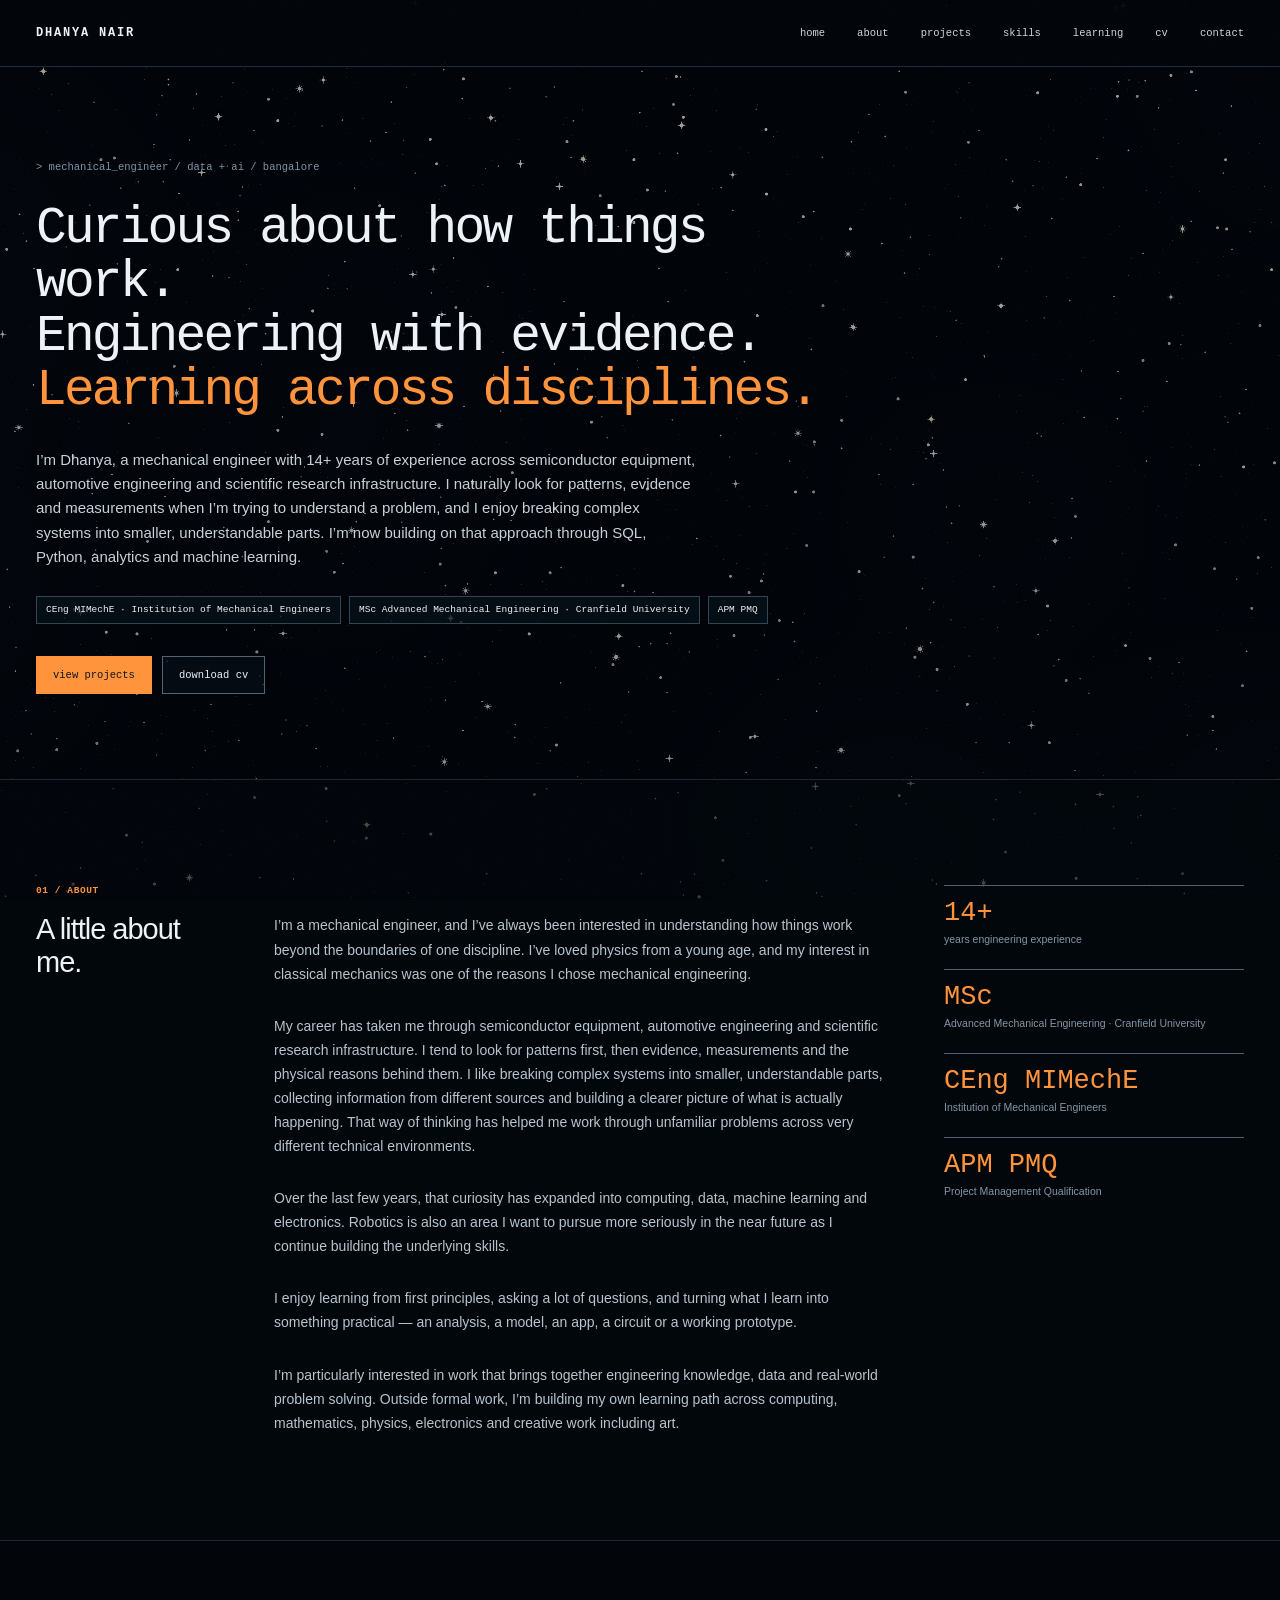
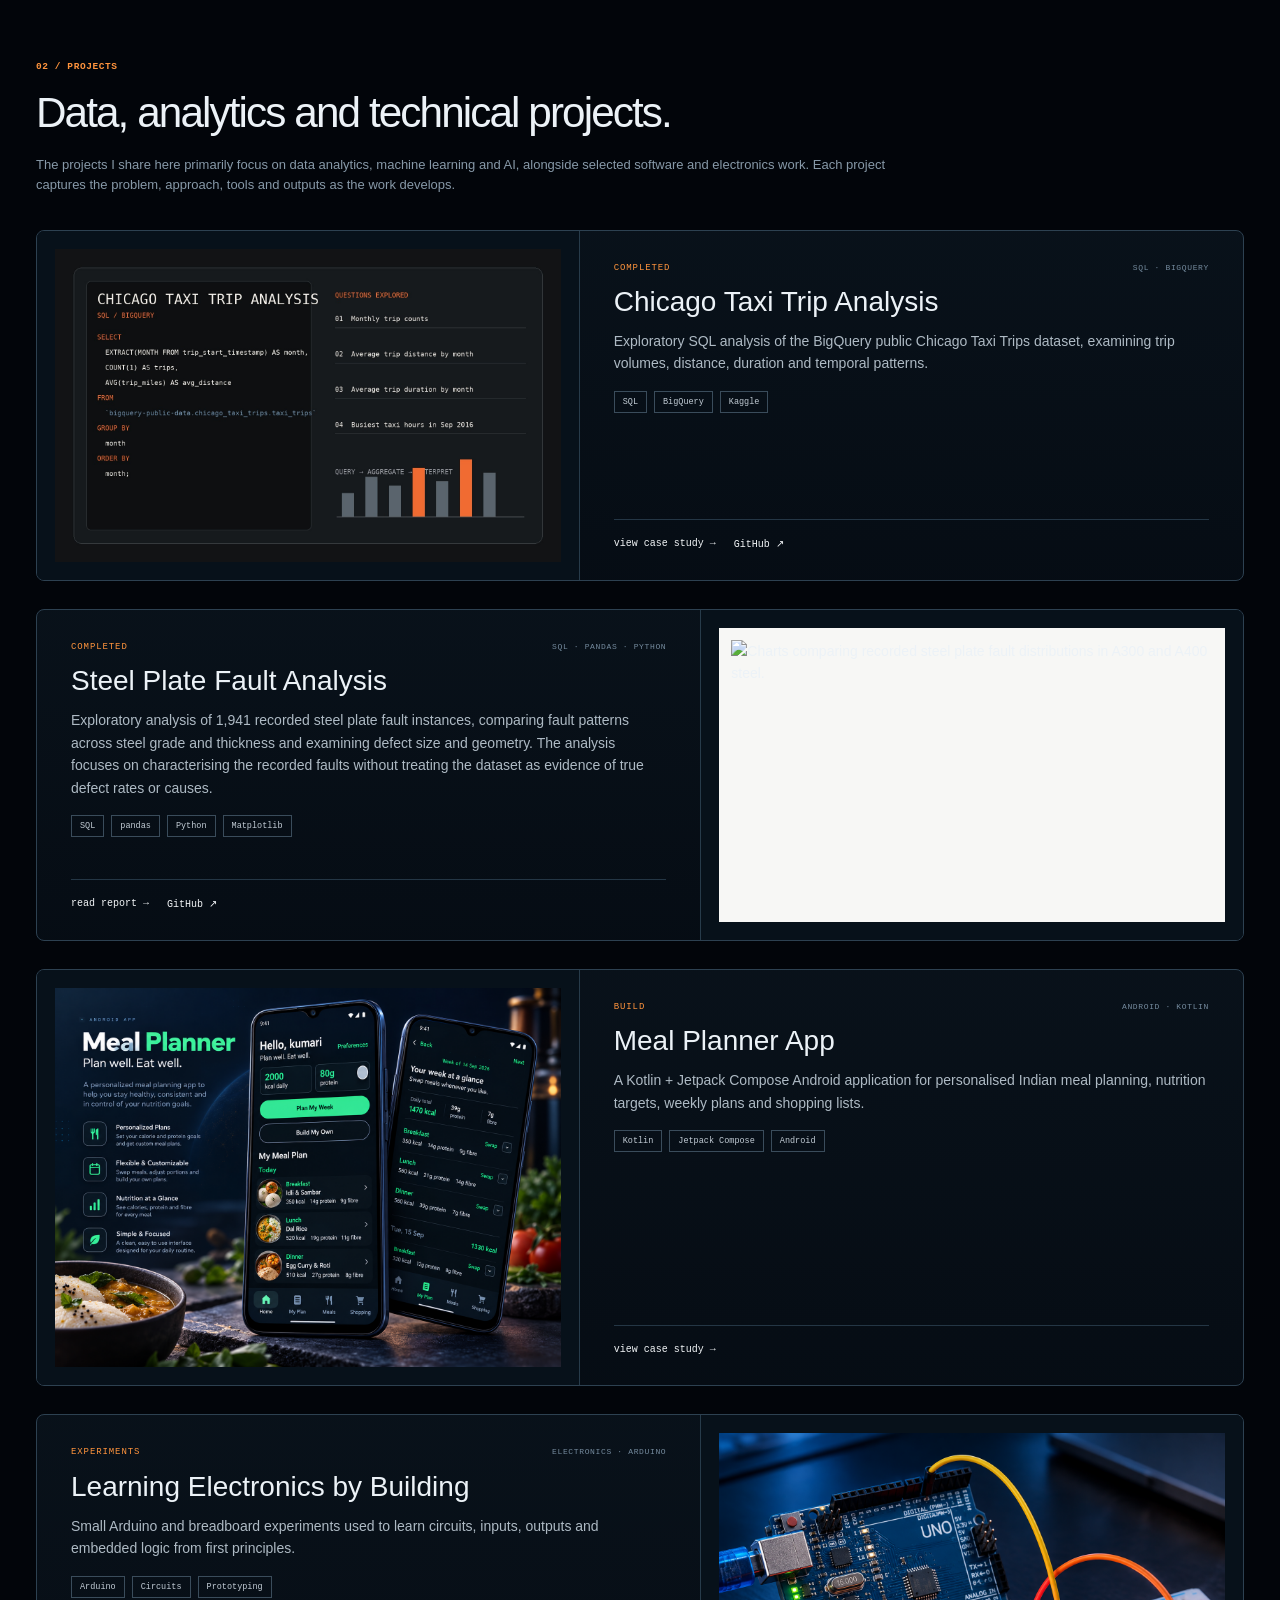
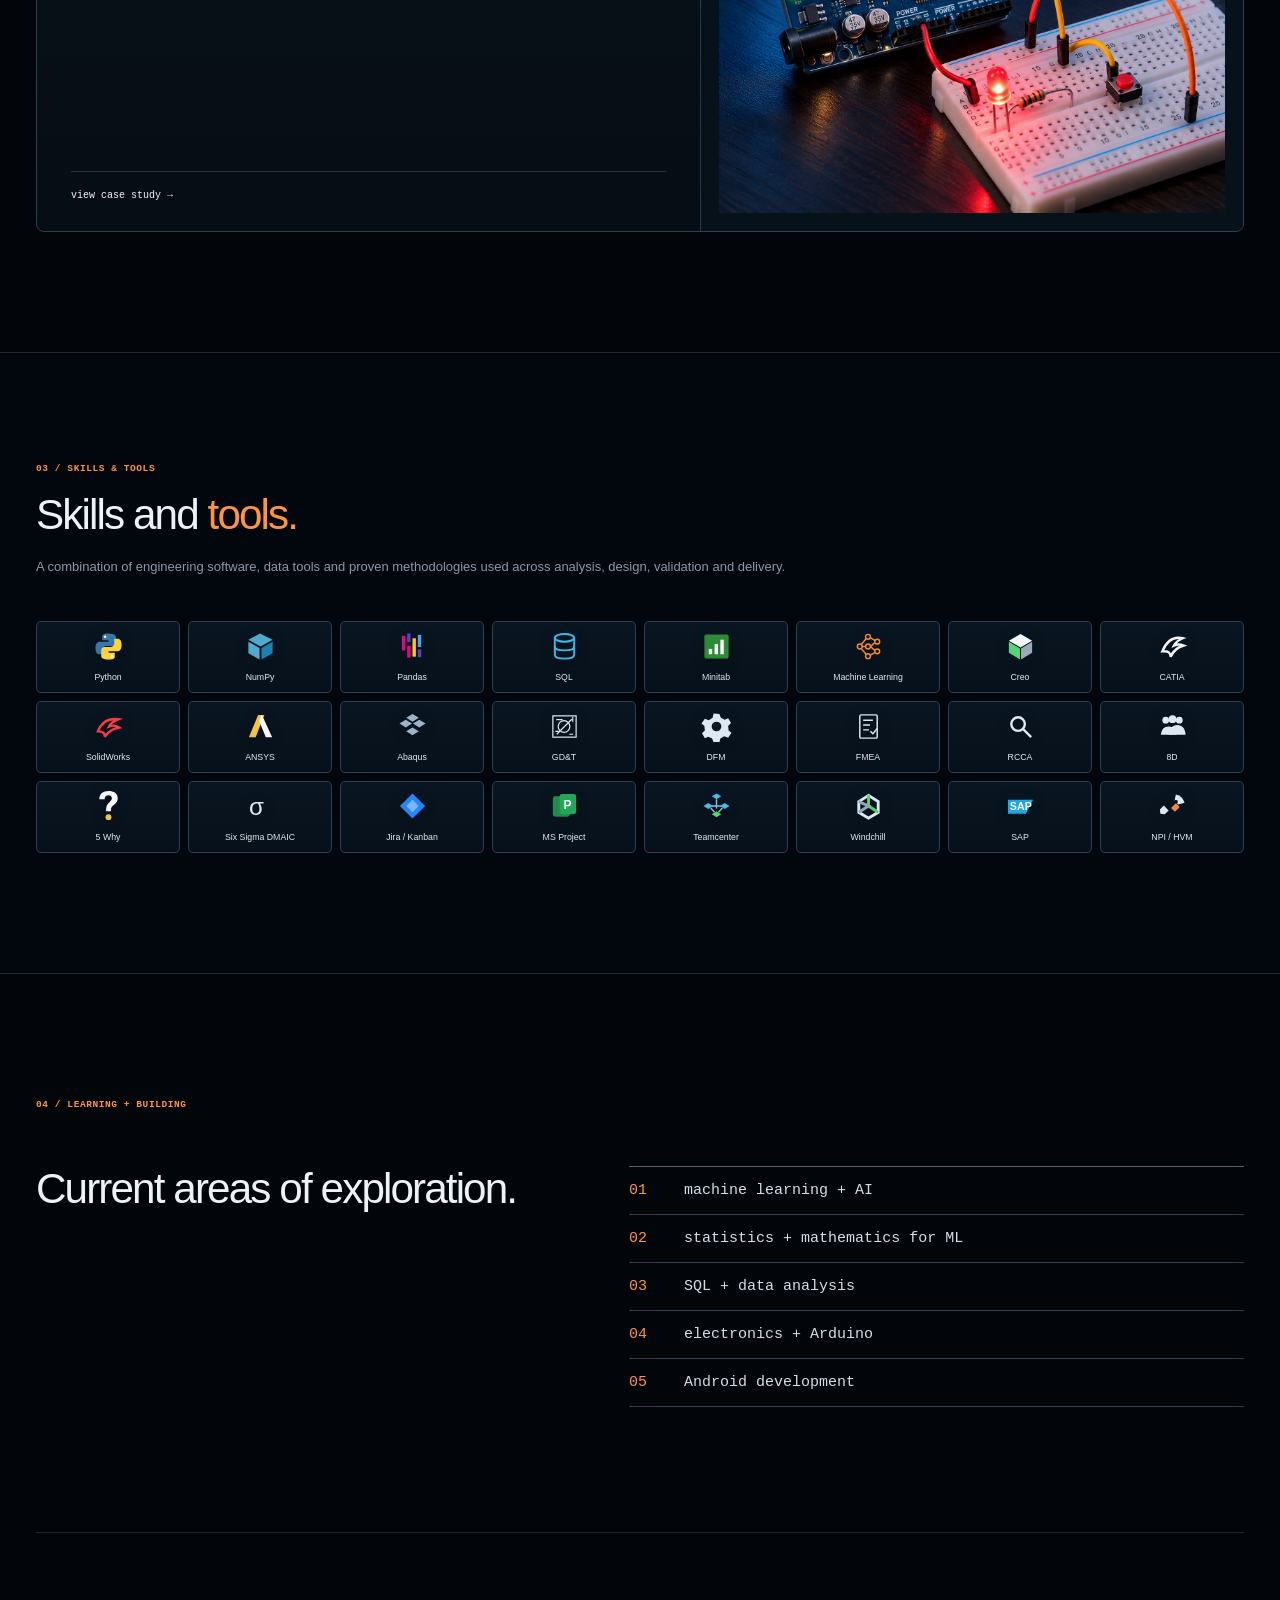
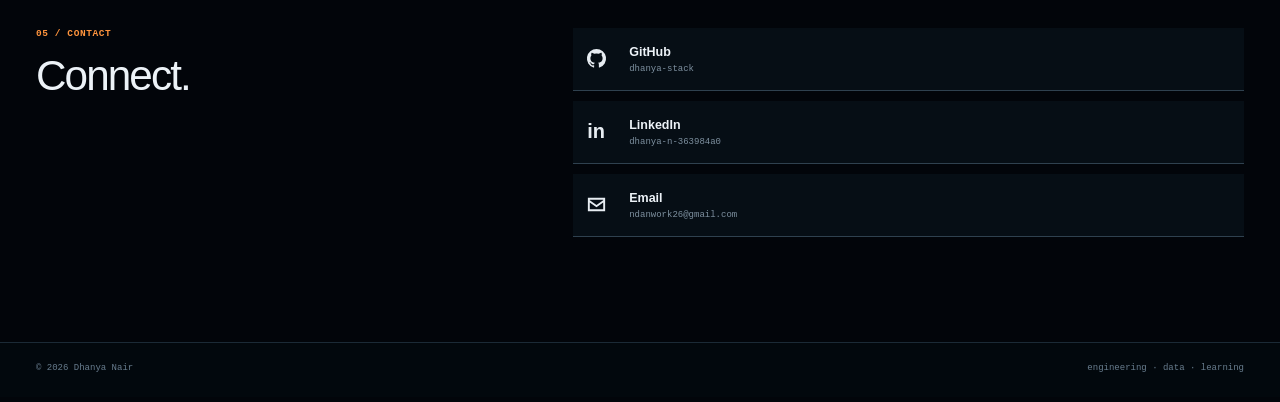
==== commit 514f576e: "Update portfolio - add Steel Plate Fault Analysis Added completed Steel Plate Fault Analysis project" ====
--- a/index.html
+++ b/index.html
@@ -25,7 +25,6 @@
       <a href="#projects">projects</a>
       <a href="#skills">skills</a>
       <a href="#learning">learning</a>
-      <a href="#writing">writing</a>
       <a href="assets/Dhanya_Nair_CV.pdf" target="_blank">cv</a>
       <a href="#contact">contact</a>
     </nav>
@@ -68,7 +67,7 @@
 
         <p>I enjoy learning from first principles, asking a lot of questions, and turning what I learn into something practical — an analysis, a model, an app, a circuit or a working prototype.</p>
 
-        <p>I’m particularly interested in work that brings together engineering knowledge, data and real-world problem solving. Outside formal work, I’m building my own learning path across computing, mathematics, physics, electronics and creative work including art. I also write about what I’m learning and the questions it sparks on my Substack, <a href="https://wherecuriosityleads.substack.com/" target="_blank" rel="noreferrer">Where Curiosity Leads ↗</a>.</p>
+        <p>I’m particularly interested in work that brings together engineering knowledge, data and real-world problem solving. Outside formal work, I’m building my own learning path across computing, mathematics, physics, electronics and creative work including art.</p>
       </div>
 
       <aside class="bio-facts">
@@ -84,7 +83,7 @@
     <div class="section-intro organised-intro">
       <p class="section-index">02 / PROJECTS</p>
       <h2>Data, analytics and technical projects.</h2>
-      <p>Much of my professional mechanical-engineering work is proprietary or confidential, so the work shown here focuses on projects I can share publicly. Each project can grow into a fuller case study as I add results, dashboards, reports and technical documentation.</p>
+      <p>The projects I share here primarily focus on data analytics, machine learning and AI, alongside selected software and electronics work. Each project captures the problem, approach, tools and outputs as the work develops.</p>
     </div>
 
     <div class="project-running-list">
@@ -99,14 +98,14 @@
         </div>
       </article>
 
-      <article class="portfolio-card" data-category="ml">
-        <div class="portfolio-card-image"><img src="assets/semiconductor-sharp.jpg" alt="Semiconductor equipment visual."></div>
-        <div class="portfolio-card-body">
-          <div class="card-topline"><span>IN PROGRESS</span><small>ML · PROCESS DATA</small></div>
-          <h3>Semiconductor Tool Health &amp; Fault Detection</h3>
-          <p>Exploring multivariate Lam 9600 metal-etch process data with the aim of building an interpretable workflow for equipment-health monitoring and fault detection.</p>
-          <div class="project-stack"><span>Python</span><span>Pandas</span><span>Machine Learning</span></div>
-          <div class="card-actions"><a href="projects/semiconductor-health.html">view case study →</a></div>
+      <article class="portfolio-card" data-category="data">
+        <div class="portfolio-card-image steel-preview"><img src="assets/steel-plate-preview.png" alt="Charts comparing recorded steel plate fault distributions in A300 and A400 steel."></div>
+        <div class="portfolio-card-body">
+          <div class="card-topline"><span>COMPLETED</span><small>SQL · PANDAS · PYTHON</small></div>
+          <h3>Steel Plate Fault Analysis</h3>
+          <p>Exploratory analysis of 1,941 recorded steel plate fault instances, comparing fault patterns across steel grade and thickness and examining defect size and geometry. The analysis focuses on characterising the recorded faults without treating the dataset as evidence of true defect rates or causes.</p>
+          <div class="project-stack"><span>SQL</span><span>pandas</span><span>Python</span><span>Matplotlib</span></div>
+          <div class="card-actions"><a href="projects/steel-plate-faults.html">read report →</a><a href="https://github.com/dhanya-stack/Steel-Plate-Fault-Analysis" target="_blank" rel="noreferrer">GitHub ↗</a></div>
         </div>
       </article>
 
@@ -138,7 +137,7 @@
     <div class="shell">
       <div class="section-intro skills-simple-intro">
         <p class="section-index">03 / SKILLS &amp; TOOLS</p>
-        <h2>Tools for complex <span>problems.</span></h2>
+        <h2>Skills and <span>tools.</span></h2>
         <p>A combination of engineering software, data tools and proven methodologies used across analysis, design, validation and delivery.</p>
       </div>
 
@@ -185,22 +184,9 @@
     </div>
   </section>
 
-  <section class="writing" id="writing">
-    <div class="shell writing-grid">
-      <div>
-        <p class="section-index">05 / WRITING</p>
-        <h2>Where Curiosity Leads</h2>
-      </div>
-      <div>
-        <p>Notes and articles on learning, engineering, computing, electronics and the ideas I’m exploring along the way.</p>
-        <a class="text-link" href="https://wherecuriosityleads.substack.com/" target="_blank" rel="noreferrer">read on Substack ↗</a>
-      </div>
-    </div>
-  </section>
-
   <section class="contact shell contact-centered" id="contact">
     <div class="contact-heading">
-      <p class="section-index">06 / CONTACT</p>
+      <p class="section-index">05 / CONTACT</p>
       <h2>Connect.</h2>
     </div>
     <div class="contact-links contact-icon-links">
--- a/styles.css
+++ b/styles.css
@@ -623,3 +623,34 @@
   .project-text h3{font-size:26px}
   .portfolio-card-body h3{font-size:21px}
 }
+
+
+/* V2.1 — Steel Plate Fault Analysis + section separation */
+#contact{
+  border-top:1px solid var(--line);
+}
+
+.portfolio-card-image.steel-preview img{
+  object-fit:contain !important;
+  background:#f7f7f5;
+  padding:12px;
+}
+
+.report-main{padding-top:92px;padding-bottom:110px}
+.report-intro{max-width:860px;margin-bottom:42px}
+.report-intro h1{font-size:clamp(34px,4.5vw,58px);line-height:1.04;letter-spacing:-.045em;margin:14px 0 18px;font-weight:500}
+.report-intro>p{max-width:800px;color:#aebbc5;font-size:14px;line-height:1.7}
+.report-note{border-left:2px solid var(--orange);padding:12px 16px;margin:24px 0;color:#c9d2d9;background:rgba(10,20,30,.55);font-size:13px;line-height:1.65}
+.report-grid{display:grid;grid-template-columns:repeat(2,minmax(0,1fr));gap:20px;margin:30px 0}
+.report-block{border:1px solid #2b3e4e;border-radius:7px;padding:22px;background:rgba(8,18,28,.86)}
+.report-block.wide{grid-column:1/-1}
+.report-block h2{font-size:18px;margin:0 0 10px;font-weight:500}
+.report-block p,.report-block li{font-size:13px;line-height:1.7;color:#aebbc5}
+.report-block ul{padding-left:18px}
+.report-figure{margin:24px 0 34px;border:1px solid #2c4050;border-radius:8px;overflow:hidden;background:#f7f7f5}
+.report-figure img{display:block;width:100%;height:auto}
+.report-caption{padding:12px 14px;background:#091520;color:#93a5b3;font:10px Consolas,"SFMono-Regular",monospace}
+.report-links{display:flex;gap:12px;flex-wrap:wrap;margin-top:26px}
+.report-links a{display:inline-flex;align-items:center;border:1px solid #3a5060;padding:10px 14px;color:#e9eef2;text-decoration:none;font:10px Consolas,"SFMono-Regular",monospace}
+.report-links a:hover{border-color:var(--orange);color:var(--orange)}
+@media(max-width:800px){.report-grid{grid-template-columns:1fr}.report-block.wide{grid-column:auto}}
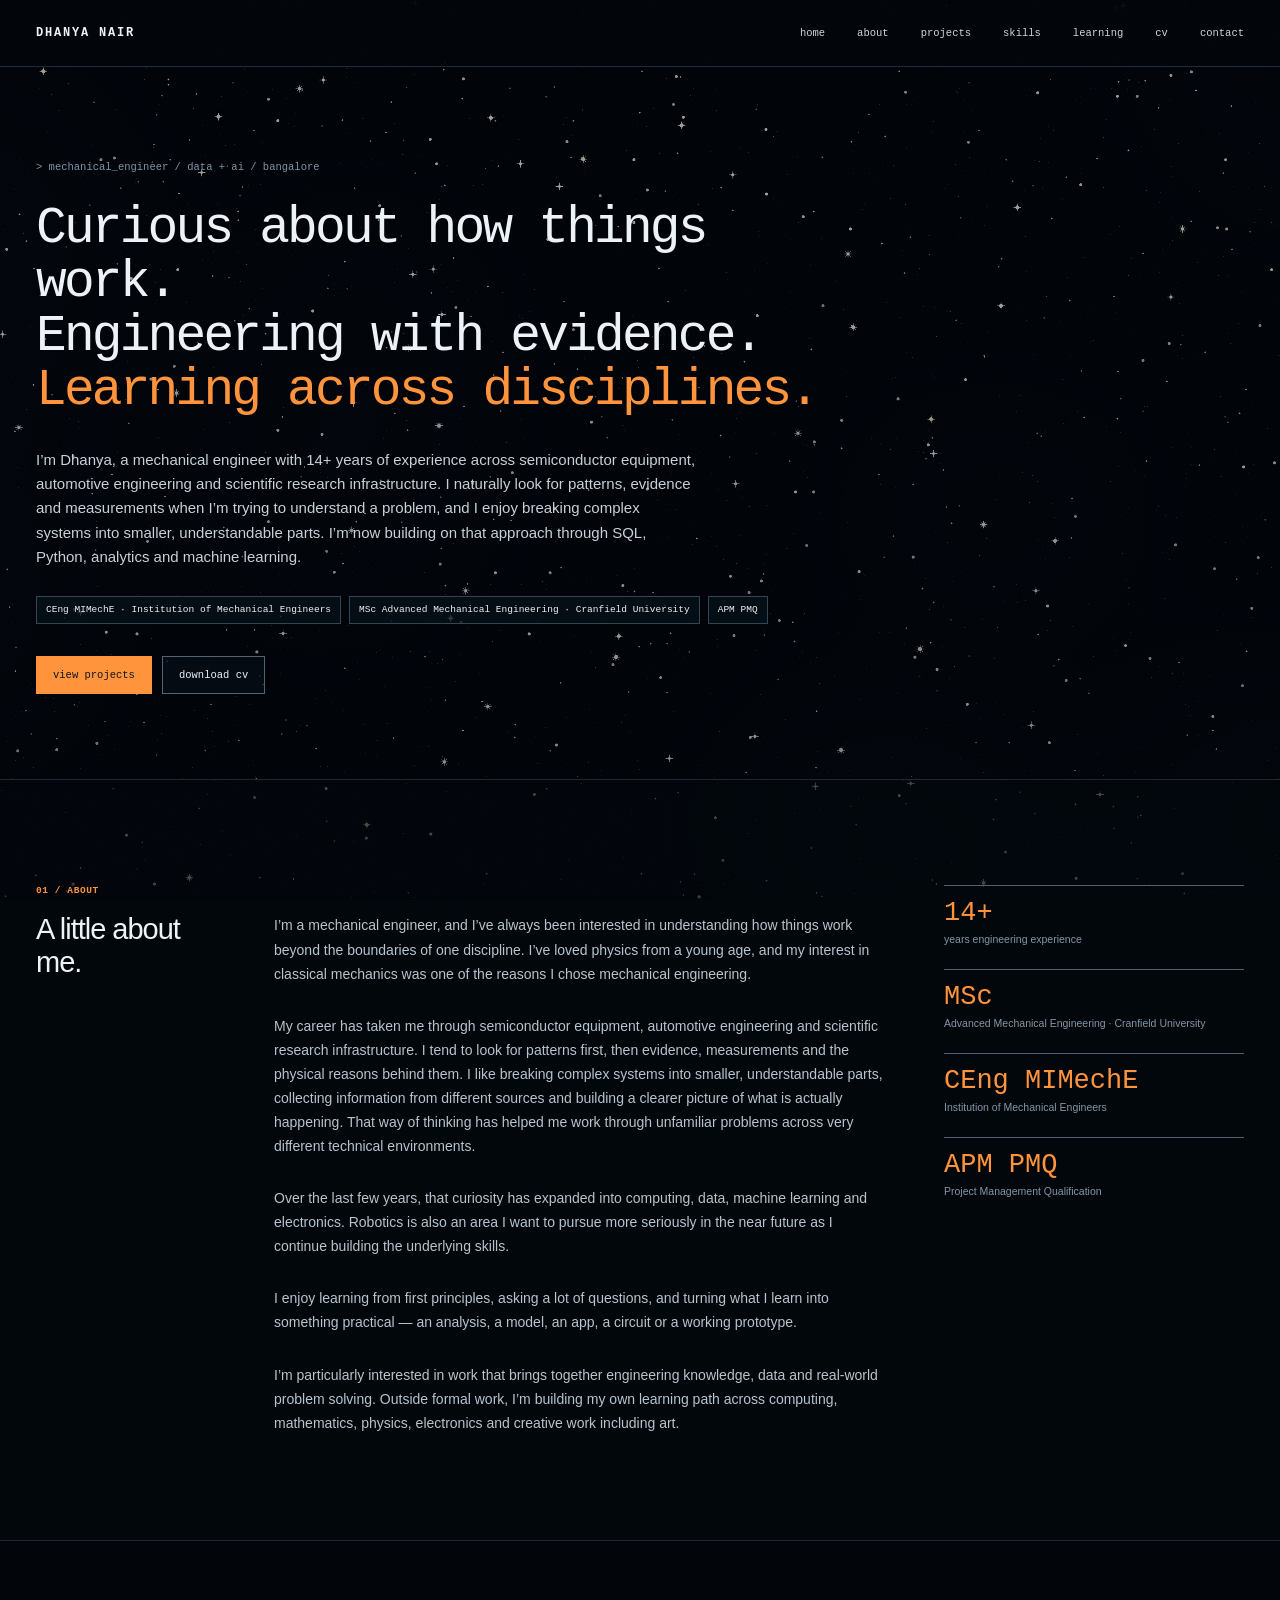
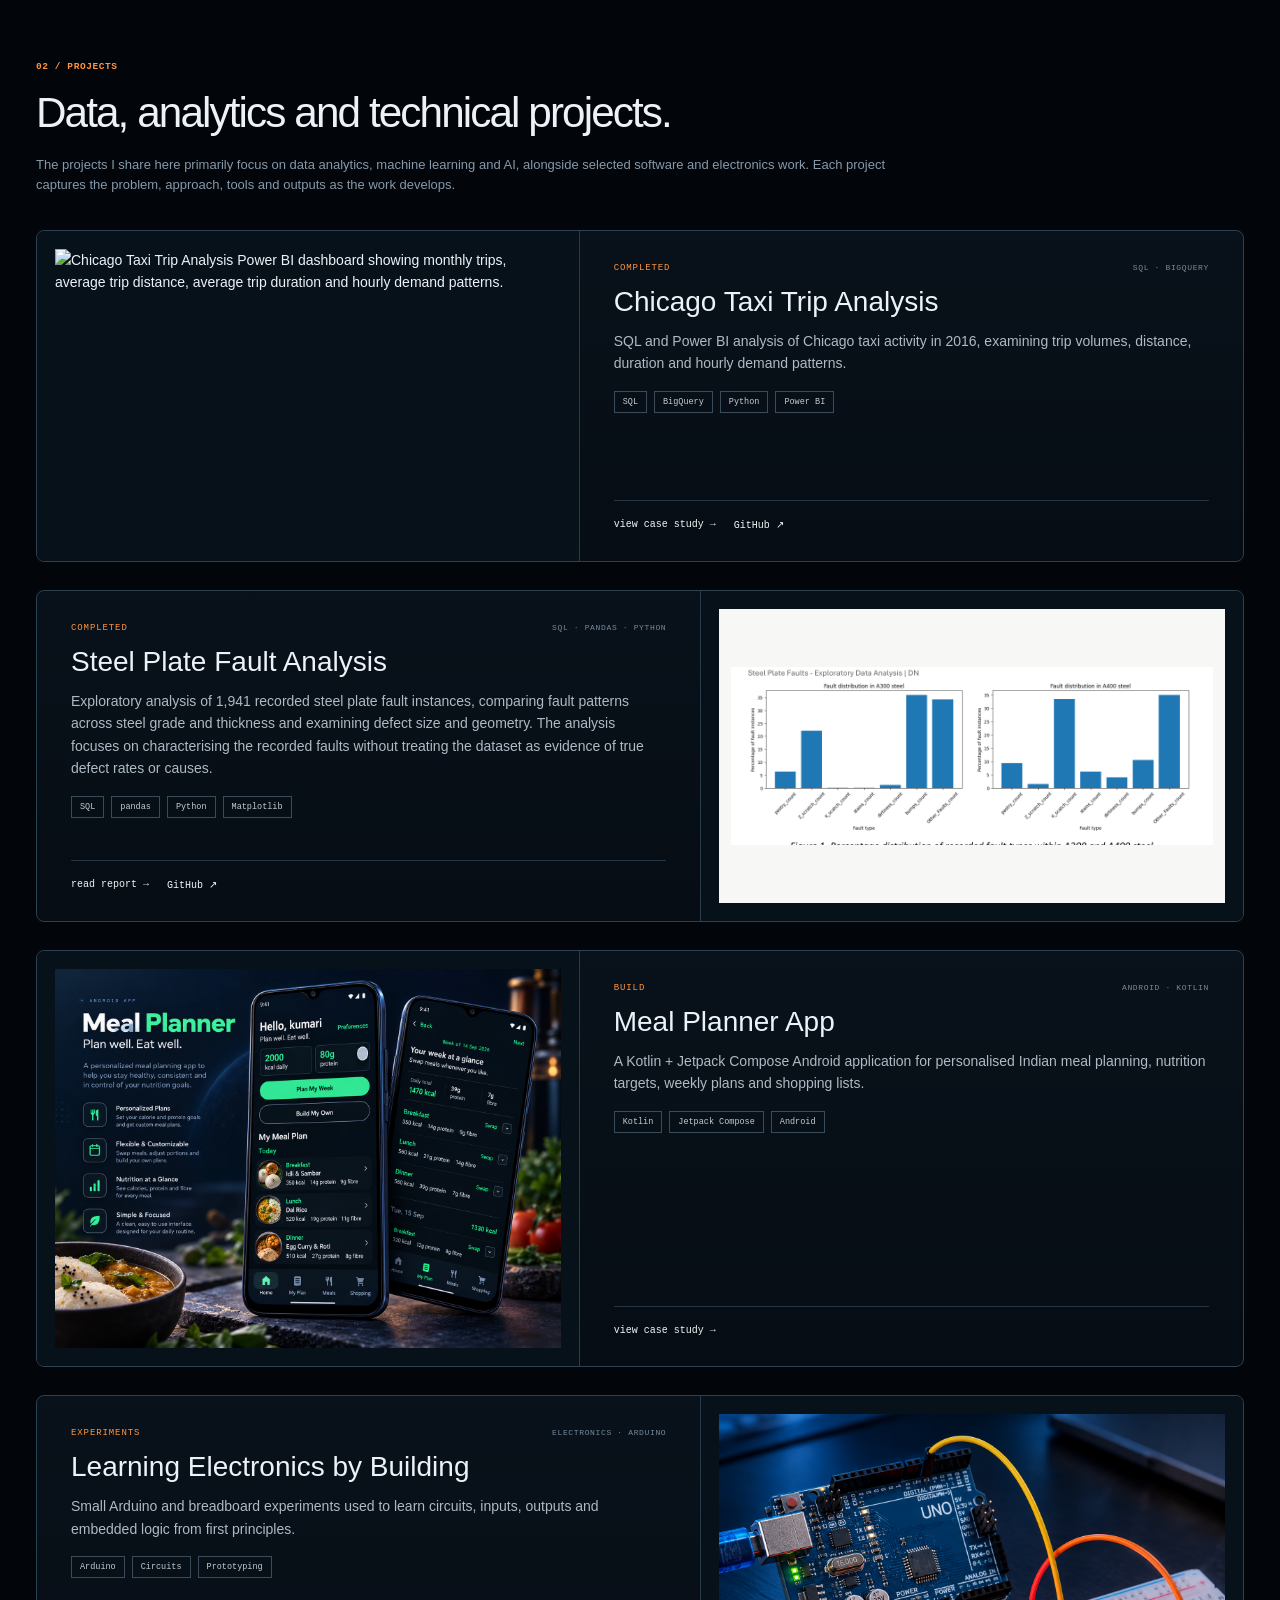
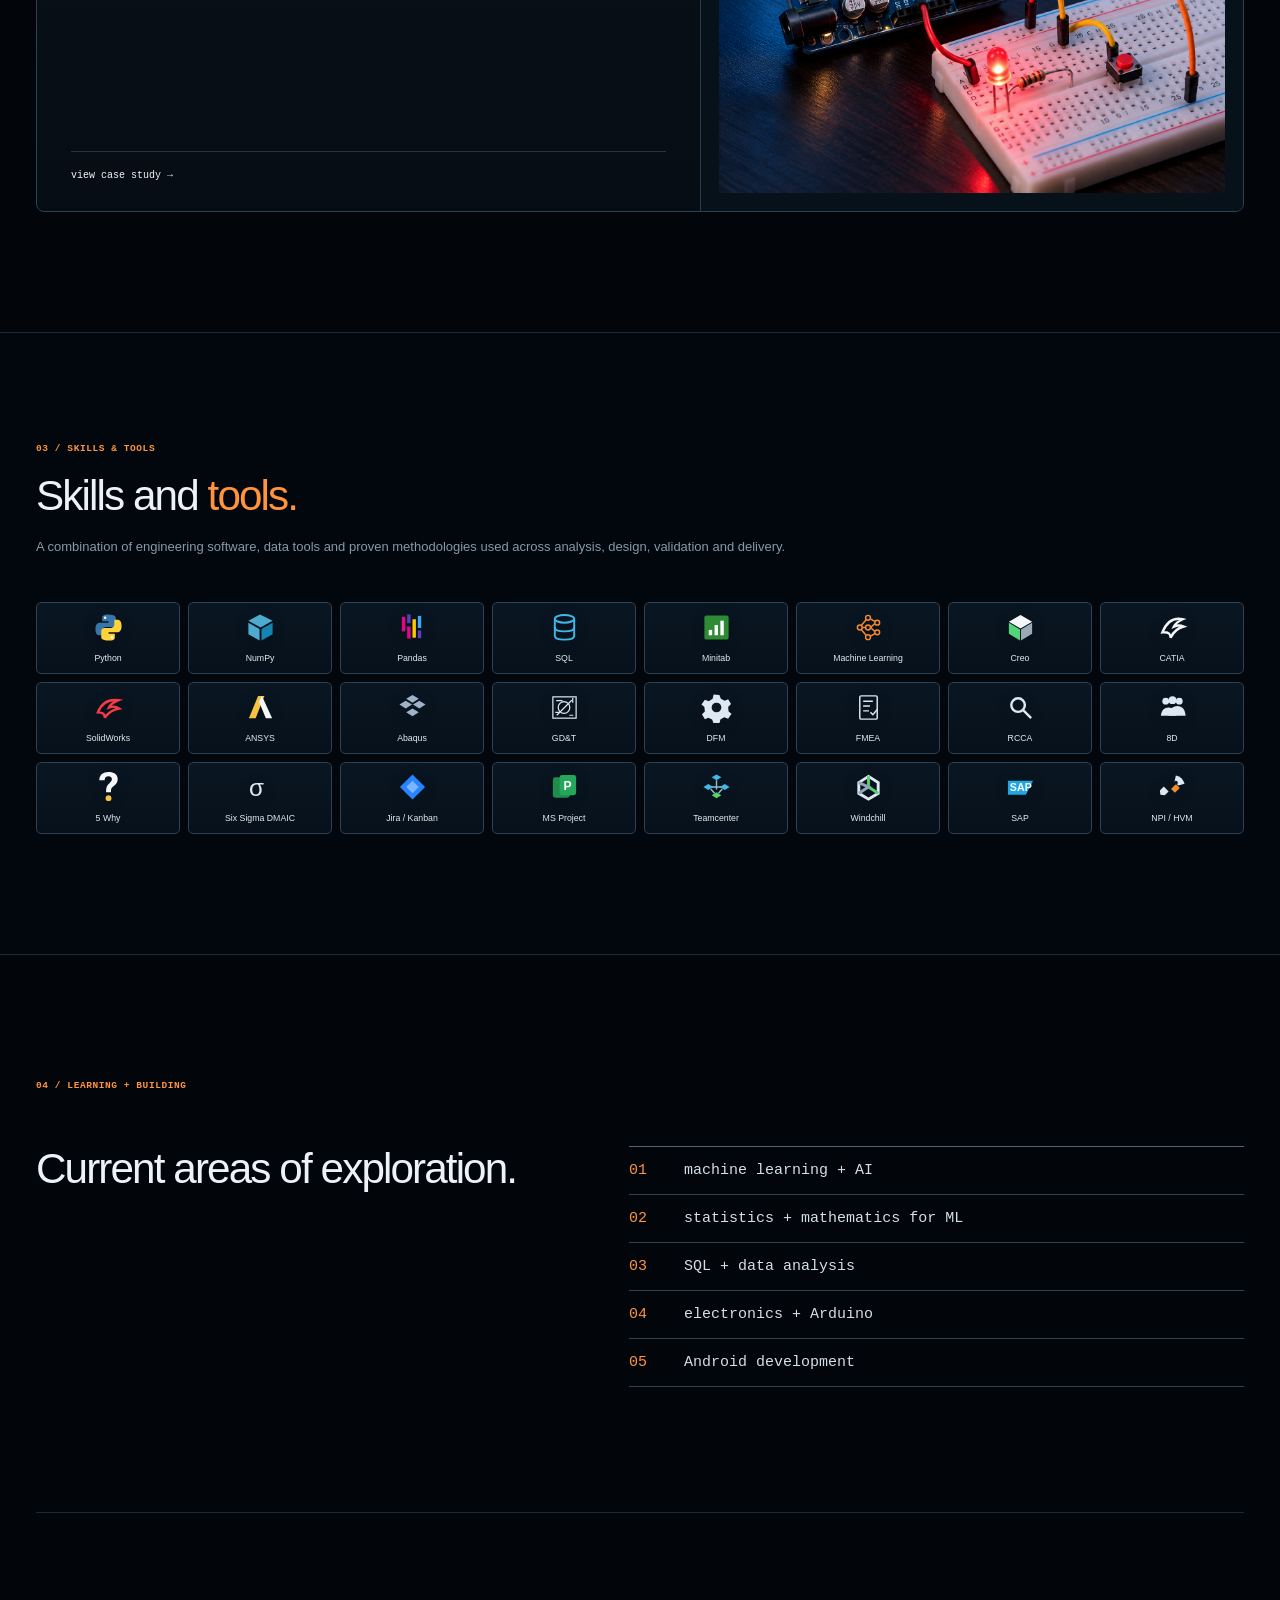
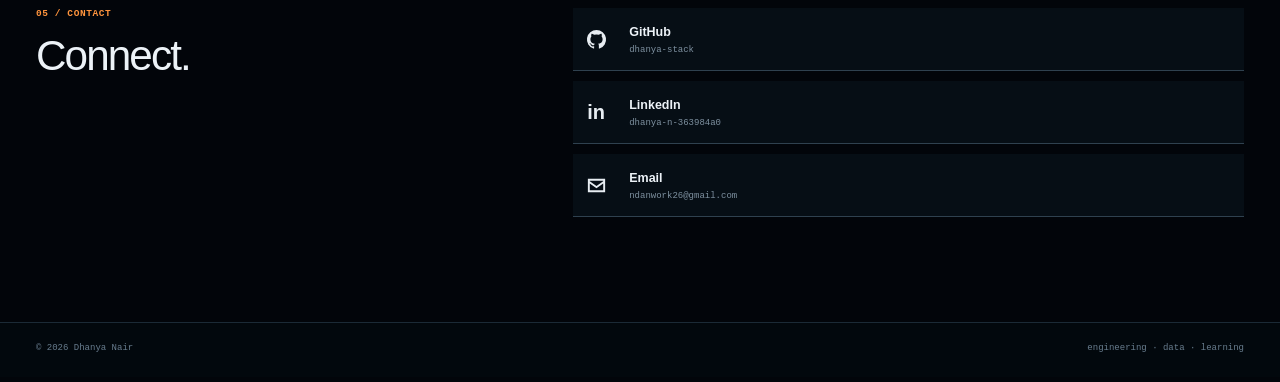
==== commit 8186a907: "Update portfolio to V2.2 - add Chicago Taxi Power BI dashboard" ====
--- a/index.html
+++ b/index.html
@@ -1,204 +1,184 @@
-<!doctype html>
+<!DOCTYPE html>
+
 <html lang="en">
 <head>
-  <meta charset="utf-8">
-  <meta name="viewport" content="width=device-width,initial-scale=1">
-  <meta name="description" content="Dhanya Nair — Chartered Mechanical Engineer working across engineering, data and machine learning.">
-  <title>Dhanya Nair | Engineering + Data</title>
-  <link rel="stylesheet" href="styles.css">
+<meta charset="utf-8"/>
+<meta content="width=device-width,initial-scale=1" name="viewport"/>
+<meta content="Dhanya Nair — Chartered Mechanical Engineer working across engineering, data and machine learning." name="description"/>
+<title>Dhanya Nair | Engineering + Data</title>
+<link href="styles.css" rel="stylesheet"/>
 </head>
 <body>
-<div class="space-bg" aria-hidden="true">
-  <div class="stars stars-a"></div>
-  <div class="stars stars-b"></div>
-  <div class="nebula nebula-a"></div>
-  <div class="nebula nebula-b"></div>
+<div aria-hidden="true" class="space-bg">
+<div class="stars stars-a"></div>
+<div class="stars stars-b"></div>
+<div class="nebula nebula-a"></div>
+<div class="nebula nebula-b"></div>
 </div>
-
 <header class="site-header">
-  <div class="shell nav">
-    <a class="brand" href="#top">DHANYA NAIR</a>
-    <button class="menu" aria-label="Open menu">menu</button>
-    <nav class="links">
-      <a href="#top">home</a>
-      <a href="#about">about</a>
-      <a href="#projects">projects</a>
-      <a href="#skills">skills</a>
-      <a href="#learning">learning</a>
-      <a href="assets/Dhanya_Nair_CV.pdf" target="_blank">cv</a>
-      <a href="#contact">contact</a>
-    </nav>
-  </div>
+<div class="shell nav">
+<a class="brand" href="#top">DHANYA NAIR</a>
+<button aria-label="Open menu" class="menu">menu</button>
+<nav class="links">
+<a href="#top">home</a>
+<a href="#about">about</a>
+<a href="#projects">projects</a>
+<a href="#skills">skills</a>
+<a href="#learning">learning</a>
+<a href="assets/Dhanya_Nair_CV.pdf" target="_blank">cv</a>
+<a href="#contact">contact</a>
+</nav>
+</div>
 </header>
-
 <main id="top">
-  <section class="hero shell">
-    <div class="hero-copy">
-      <p class="prompt">&gt; mechanical_engineer / data + ai / bangalore</p>
-      <h1>Curious about how things work.<br>Engineering with evidence.<br><span>Learning across disciplines.</span></h1>
-      <p class="lede">I’m Dhanya, a mechanical engineer with 14+ years of experience across semiconductor equipment, automotive engineering and scientific research infrastructure. I naturally look for patterns, evidence and measurements when I’m trying to understand a problem, and I enjoy breaking complex systems into smaller, understandable parts. I’m now building on that approach through SQL, Python, analytics and machine learning.</p>
-
-      <div class="hero-meta">
-        <span>CEng MIMechE · Institution of Mechanical Engineers</span>
-        <span>MSc Advanced Mechanical Engineering · Cranfield University</span>
-        <span>APM PMQ</span>
-      </div>
-
-      <div class="hero-actions">
-        <a class="button primary" href="#projects">view projects</a>
-        <a class="button secondary" href="assets/Dhanya_Nair_CV.pdf" target="_blank" download>download cv</a>
-      </div>
-    </div>
-  </section>
-
-  <section class="about-section" id="about">
-    <div class="shell bio-layout">
-      <div class="bio-title">
-        <p class="section-index">01 / ABOUT</p>
-        <h2>A little about me.</h2>
-      </div>
-
-      <div class="bio-copy">
-        <p>I’m a mechanical engineer, and I’ve always been interested in understanding how things work beyond the boundaries of one discipline. I’ve loved physics from a young age, and my interest in classical mechanics was one of the reasons I chose mechanical engineering.</p>
-
-        <p>My career has taken me through semiconductor equipment, automotive engineering and scientific research infrastructure. I tend to look for patterns first, then evidence, measurements and the physical reasons behind them. I like breaking complex systems into smaller, understandable parts, collecting information from different sources and building a clearer picture of what is actually happening. That way of thinking has helped me work through unfamiliar problems across very different technical environments.</p>
-
-        <p>Over the last few years, that curiosity has expanded into computing, data, machine learning and electronics. Robotics is also an area I want to pursue more seriously in the near future as I continue building the underlying skills.</p>
-
-        <p>I enjoy learning from first principles, asking a lot of questions, and turning what I learn into something practical — an analysis, a model, an app, a circuit or a working prototype.</p>
-
-        <p>I’m particularly interested in work that brings together engineering knowledge, data and real-world problem solving. Outside formal work, I’m building my own learning path across computing, mathematics, physics, electronics and creative work including art.</p>
-      </div>
-
-      <aside class="bio-facts">
-        <div><strong>14+</strong><span>years engineering experience</span></div>
-        <div><strong>MSc</strong><span>Advanced Mechanical Engineering · Cranfield University</span></div>
-        <div><strong>CEng MIMechE</strong><span>Institution of Mechanical Engineers</span></div>
-        <div><strong>APM PMQ</strong><span>Project Management Qualification</span></div>
-      </aside>
-    </div>
-  </section>
-
-  <section class="projects shell projects-organised" id="projects">
-    <div class="section-intro organised-intro">
-      <p class="section-index">02 / PROJECTS</p>
-      <h2>Data, analytics and technical projects.</h2>
-      <p>The projects I share here primarily focus on data analytics, machine learning and AI, alongside selected software and electronics work. Each project captures the problem, approach, tools and outputs as the work develops.</p>
-    </div>
-
-    <div class="project-running-list">
-      <article class="portfolio-card" data-category="data">
-        <div class="portfolio-card-image"><img src="assets/sql-chicago.jpg" alt="Chicago Taxi Trip Analysis SQL project visual."></div>
-        <div class="portfolio-card-body">
-          <div class="card-topline"><span>COMPLETED</span><small>SQL · BIGQUERY</small></div>
-          <h3>Chicago Taxi Trip Analysis</h3>
-          <p>Exploratory SQL analysis of the BigQuery public Chicago Taxi Trips dataset, examining trip volumes, distance, duration and temporal patterns.</p>
-          <div class="project-stack"><span>SQL</span><span>BigQuery</span><span>Kaggle</span></div>
-          <div class="card-actions"><a href="projects/chicago-taxi.html">view case study →</a><a href="https://github.com/dhanya-stack/SQL-Mini-Project-Chicago-Taxi-Analysis" target="_blank" rel="noreferrer">GitHub ↗</a></div>
-        </div>
-      </article>
-
-      <article class="portfolio-card" data-category="data">
-        <div class="portfolio-card-image steel-preview"><img src="assets/steel-plate-preview.png" alt="Charts comparing recorded steel plate fault distributions in A300 and A400 steel."></div>
-        <div class="portfolio-card-body">
-          <div class="card-topline"><span>COMPLETED</span><small>SQL · PANDAS · PYTHON</small></div>
-          <h3>Steel Plate Fault Analysis</h3>
-          <p>Exploratory analysis of 1,941 recorded steel plate fault instances, comparing fault patterns across steel grade and thickness and examining defect size and geometry. The analysis focuses on characterising the recorded faults without treating the dataset as evidence of true defect rates or causes.</p>
-          <div class="project-stack"><span>SQL</span><span>pandas</span><span>Python</span><span>Matplotlib</span></div>
-          <div class="card-actions"><a href="projects/steel-plate-faults.html">read report →</a><a href="https://github.com/dhanya-stack/Steel-Plate-Fault-Analysis" target="_blank" rel="noreferrer">GitHub ↗</a></div>
-        </div>
-      </article>
-
-      <article class="portfolio-card" data-category="software">
-        <div class="portfolio-card-image"><img src="assets/meal-planner-polished.png" alt="Meal Planner Android app visual."></div>
-        <div class="portfolio-card-body">
-          <div class="card-topline"><span>BUILD</span><small>ANDROID · KOTLIN</small></div>
-          <h3>Meal Planner App</h3>
-          <p>A Kotlin + Jetpack Compose Android application for personalised Indian meal planning, nutrition targets, weekly plans and shopping lists.</p>
-          <div class="project-stack"><span>Kotlin</span><span>Jetpack Compose</span><span>Android</span></div>
-          <div class="card-actions"><a href="projects/meal-planner.html">view case study →</a></div>
-        </div>
-      </article>
-
-      <article class="portfolio-card" data-category="electronics">
-        <div class="portfolio-card-image"><img src="assets/electronics-polished.png" alt="Arduino and electronics project visual."></div>
-        <div class="portfolio-card-body">
-          <div class="card-topline"><span>EXPERIMENTS</span><small>ELECTRONICS · ARDUINO</small></div>
-          <h3>Learning Electronics by Building</h3>
-          <p>Small Arduino and breadboard experiments used to learn circuits, inputs, outputs and embedded logic from first principles.</p>
-          <div class="project-stack"><span>Arduino</span><span>Circuits</span><span>Prototyping</span></div>
-          <div class="card-actions"><a href="projects/electronics.html">view case study →</a></div>
-        </div>
-      </article>
-    </div>
-  </section>
-
-  <section class="skills unified-skills" id="skills">
-    <div class="shell">
-      <div class="section-intro skills-simple-intro">
-        <p class="section-index">03 / SKILLS &amp; TOOLS</p>
-        <h2>Skills and <span>tools.</span></h2>
-        <p>A combination of engineering software, data tools and proven methodologies used across analysis, design, validation and delivery.</p>
-      </div>
-
-      <div class="all-tools-grid">
-        <div class="all-tool"><img src="assets/icons/python.svg" alt=""><span>Python</span></div>
-        <div class="all-tool"><img src="assets/icons/numpy.svg" alt=""><span>NumPy</span></div>
-        <div class="all-tool"><img src="assets/icons/pandas.svg" alt=""><span>Pandas</span></div>
-        <div class="all-tool"><img src="assets/icons/sql.svg" alt=""><span>SQL</span></div>
-        <div class="all-tool"><img src="assets/icons/minitab.svg" alt=""><span>Minitab</span></div>
-        <div class="all-tool"><img src="assets/icons/ml.svg" alt=""><span>Machine Learning</span></div>
-        <div class="all-tool"><img src="assets/icons/creo.svg" alt=""><span>Creo</span></div>
-        <div class="all-tool"><img src="assets/icons/catia.svg" alt=""><span>CATIA</span></div>
-        <div class="all-tool"><img src="assets/icons/solidworks.svg" alt=""><span>SolidWorks</span></div>
-        <div class="all-tool"><img src="assets/icons/ansys.svg" alt=""><span>ANSYS</span></div>
-        <div class="all-tool"><img src="assets/icons/abaqus.svg" alt=""><span>Abaqus</span></div>
-        <div class="all-tool"><img src="assets/icons/gdt.svg" alt=""><span>GD&amp;T</span></div>
-        <div class="all-tool"><img src="assets/icons/dfm.svg" alt=""><span>DFM</span></div>
-        <div class="all-tool"><img src="assets/icons/fmea.svg" alt=""><span>FMEA</span></div>
-        <div class="all-tool"><img src="assets/icons/rcca.svg" alt=""><span>RCCA</span></div>
-        <div class="all-tool"><img src="assets/icons/eightd.svg" alt=""><span>8D</span></div>
-        <div class="all-tool"><img src="assets/icons/fivewhy.svg" alt=""><span>5 Why</span></div>
-        <div class="all-tool"><img src="assets/icons/sixsigma.svg" alt=""><span>Six Sigma DMAIC</span></div>
-        <div class="all-tool"><img src="assets/icons/jira.svg" alt=""><span>Jira / Kanban</span></div>
-        <div class="all-tool"><img src="assets/icons/msproject.svg" alt=""><span>MS Project</span></div>
-        <div class="all-tool"><img src="assets/icons/teamcenter.svg" alt=""><span>Teamcenter</span></div>
-        <div class="all-tool"><img src="assets/icons/windchill.svg" alt=""><span>Windchill</span></div>
-        <div class="all-tool"><img src="assets/icons/sap.svg" alt=""><span>SAP</span></div>
-        <div class="all-tool"><img src="assets/icons/npi.svg" alt=""><span>NPI / HVM</span></div>
-      </div>
-    </div>
-  </section>
-
-  <section class="learning shell" id="learning">
-    <p class="section-index">04 / LEARNING + BUILDING</p>
-    <div class="learning-grid">
-      <h2>Current areas of exploration.</h2>
-      <div class="learning-list">
-        <p><span>01</span> machine learning + AI</p>
-        <p><span>02</span> statistics + mathematics for ML</p>
-        <p><span>03</span> SQL + data analysis</p>
-                <p><span>04</span> electronics + Arduino</p>
-        <p><span>05</span> Android development</p>
-      </div>
-    </div>
-  </section>
-
-  <section class="contact shell contact-centered" id="contact">
-    <div class="contact-heading">
-      <p class="section-index">05 / CONTACT</p>
-      <h2>Connect.</h2>
-    </div>
-    <div class="contact-links contact-icon-links">
-      <a href="https://github.com/dhanya-stack" target="_blank" rel="noreferrer"><span class="social-icon"><svg viewBox="0 0 24 24"><path d="M12 2a10 10 0 0 0-3.16 19.49c.5.09.68-.22.68-.48v-1.87c-2.78.6-3.37-1.18-3.37-1.18-.45-1.16-1.11-1.47-1.11-1.47-.91-.62.07-.61.07-.61 1 .07 1.53 1.04 1.53 1.04.9 1.53 2.35 1.09 2.92.83.09-.65.35-1.1.64-1.35-2.22-.25-4.56-1.11-4.56-4.94 0-1.09.39-1.98 1.03-2.68-.1-.25-.45-1.27.1-2.64 0 0 .84-.27 2.75 1.02A9.55 9.55 0 0 1 12 6.8a9.55 9.55 0 0 1 2.5.34c1.91-1.29 2.75-1.02 2.75-1.02.55 1.37.2 2.39.1 2.64.64.7 1.03 1.59 1.03 2.68 0 3.84-2.35 4.69-4.58 4.94.36.31.68.92.68 1.86v2.76c0 .27.18.58.69.48A10 10 0 0 0 12 2Z"/></svg></span><span><strong>GitHub</strong><small>dhanya-stack</small></span></a>
-      <a href="https://www.linkedin.com/in/dhanya-n-363984a0" target="_blank" rel="noreferrer"><span class="social-icon linkedin-social">in</span><span><strong>LinkedIn</strong><small>dhanya-n-363984a0</small></span></a>
-      <a href="mailto:ndanwork26@gmail.com"><span class="social-icon"><svg viewBox="0 0 24 24"><path d="M3 5h18v14H3V5Zm2 2v.6l7 4.9 7-4.9V7H5Zm14 10V10l-7 4.9L5 10v7h14Z"/></svg></span><span><strong>Email</strong><small>ndanwork26@gmail.com</small></span></a>
-    </div>
-  </section>
+<section class="hero shell">
+<div class="hero-copy">
+<p class="prompt">&gt; mechanical_engineer / data + ai / bangalore</p>
+<h1>Curious about how things work.<br/>Engineering with evidence.<br/><span>Learning across disciplines.</span></h1>
+<p class="lede">I’m Dhanya, a mechanical engineer with 14+ years of experience across semiconductor equipment, automotive engineering and scientific research infrastructure. I naturally look for patterns, evidence and measurements when I’m trying to understand a problem, and I enjoy breaking complex systems into smaller, understandable parts. I’m now building on that approach through SQL, Python, analytics and machine learning.</p>
+<div class="hero-meta">
+<span>CEng MIMechE · Institution of Mechanical Engineers</span>
+<span>MSc Advanced Mechanical Engineering · Cranfield University</span>
+<span>APM PMQ</span>
+</div>
+<div class="hero-actions">
+<a class="button primary" href="#projects">view projects</a>
+<a class="button secondary" download="" href="assets/Dhanya_Nair_CV.pdf" target="_blank">download cv</a>
+</div>
+</div>
+</section>
+<section class="about-section" id="about">
+<div class="shell bio-layout">
+<div class="bio-title">
+<p class="section-index">01 / ABOUT</p>
+<h2>A little about me.</h2>
+</div>
+<div class="bio-copy">
+<p>I’m a mechanical engineer, and I’ve always been interested in understanding how things work beyond the boundaries of one discipline. I’ve loved physics from a young age, and my interest in classical mechanics was one of the reasons I chose mechanical engineering.</p>
+<p>My career has taken me through semiconductor equipment, automotive engineering and scientific research infrastructure. I tend to look for patterns first, then evidence, measurements and the physical reasons behind them. I like breaking complex systems into smaller, understandable parts, collecting information from different sources and building a clearer picture of what is actually happening. That way of thinking has helped me work through unfamiliar problems across very different technical environments.</p>
+<p>Over the last few years, that curiosity has expanded into computing, data, machine learning and electronics. Robotics is also an area I want to pursue more seriously in the near future as I continue building the underlying skills.</p>
+<p>I enjoy learning from first principles, asking a lot of questions, and turning what I learn into something practical — an analysis, a model, an app, a circuit or a working prototype.</p>
+<p>I’m particularly interested in work that brings together engineering knowledge, data and real-world problem solving. Outside formal work, I’m building my own learning path across computing, mathematics, physics, electronics and creative work including art.</p>
+</div>
+<aside class="bio-facts">
+<div><strong>14+</strong><span>years engineering experience</span></div>
+<div><strong>MSc</strong><span>Advanced Mechanical Engineering · Cranfield University</span></div>
+<div><strong>CEng MIMechE</strong><span>Institution of Mechanical Engineers</span></div>
+<div><strong>APM PMQ</strong><span>Project Management Qualification</span></div>
+</aside>
+</div>
+</section>
+<section class="projects shell projects-organised" id="projects">
+<div class="section-intro organised-intro">
+<p class="section-index">02 / PROJECTS</p>
+<h2>Data, analytics and technical projects.</h2>
+<p>The projects I share here primarily focus on data analytics, machine learning and AI, alongside selected software and electronics work. Each project captures the problem, approach, tools and outputs as the work develops.</p>
+</div>
+<div class="project-running-list">
+<article class="portfolio-card" data-category="data">
+<div class="portfolio-card-image"><img alt="Chicago Taxi Trip Analysis Power BI dashboard showing monthly trips, average trip distance, average trip duration and hourly demand patterns." src="assets/chicago-powerbi-dashboard.png"/></div>
+<div class="portfolio-card-body">
+<div class="card-topline"><span>COMPLETED</span><small>SQL · BIGQUERY</small></div>
+<h3>Chicago Taxi Trip Analysis</h3>
+<p>SQL and Power BI analysis of Chicago taxi activity in 2016, examining trip volumes, distance, duration and hourly demand patterns.</p>
+<div class="project-stack"><span>SQL</span><span>BigQuery</span><span>Python</span><span>Power BI</span></div>
+<div class="card-actions"><a href="projects/chicago-taxi.html">view case study →</a><a href="https://github.com/dhanya-stack/SQL-Mini-Project-Chicago-Taxi-Analysis" rel="noreferrer" target="_blank">GitHub ↗</a></div>
+</div>
+</article>
+<article class="portfolio-card" data-category="data">
+<div class="portfolio-card-image steel-preview"><img alt="Charts comparing recorded steel plate fault distributions in A300 and A400 steel." src="assets/steel-plate-preview.png"/></div>
+<div class="portfolio-card-body">
+<div class="card-topline"><span>COMPLETED</span><small>SQL · PANDAS · PYTHON</small></div>
+<h3>Steel Plate Fault Analysis</h3>
+<p>Exploratory analysis of 1,941 recorded steel plate fault instances, comparing fault patterns across steel grade and thickness and examining defect size and geometry. The analysis focuses on characterising the recorded faults without treating the dataset as evidence of true defect rates or causes.</p>
+<div class="project-stack"><span>SQL</span><span>pandas</span><span>Python</span><span>Matplotlib</span></div>
+<div class="card-actions"><a href="projects/steel-plate-faults.html">read report →</a><a href="https://github.com/dhanya-stack/Steel-Plate-Fault-Analysis" rel="noreferrer" target="_blank">GitHub ↗</a></div>
+</div>
+</article>
+<article class="portfolio-card" data-category="software">
+<div class="portfolio-card-image"><img alt="Meal Planner Android app visual." src="assets/meal-planner-polished.png"/></div>
+<div class="portfolio-card-body">
+<div class="card-topline"><span>BUILD</span><small>ANDROID · KOTLIN</small></div>
+<h3>Meal Planner App</h3>
+<p>A Kotlin + Jetpack Compose Android application for personalised Indian meal planning, nutrition targets, weekly plans and shopping lists.</p>
+<div class="project-stack"><span>Kotlin</span><span>Jetpack Compose</span><span>Android</span></div>
+<div class="card-actions"><a href="projects/meal-planner.html">view case study →</a></div>
+</div>
+</article>
+<article class="portfolio-card" data-category="electronics">
+<div class="portfolio-card-image"><img alt="Arduino and electronics project visual." src="assets/electronics-polished.png"/></div>
+<div class="portfolio-card-body">
+<div class="card-topline"><span>EXPERIMENTS</span><small>ELECTRONICS · ARDUINO</small></div>
+<h3>Learning Electronics by Building</h3>
+<p>Small Arduino and breadboard experiments used to learn circuits, inputs, outputs and embedded logic from first principles.</p>
+<div class="project-stack"><span>Arduino</span><span>Circuits</span><span>Prototyping</span></div>
+<div class="card-actions"><a href="projects/electronics.html">view case study →</a></div>
+</div>
+</article>
+</div>
+</section>
+<section class="skills unified-skills" id="skills">
+<div class="shell">
+<div class="section-intro skills-simple-intro">
+<p class="section-index">03 / SKILLS &amp; TOOLS</p>
+<h2>Skills and <span>tools.</span></h2>
+<p>A combination of engineering software, data tools and proven methodologies used across analysis, design, validation and delivery.</p>
+</div>
+<div class="all-tools-grid">
+<div class="all-tool"><img alt="" src="assets/icons/python.svg"/><span>Python</span></div>
+<div class="all-tool"><img alt="" src="assets/icons/numpy.svg"/><span>NumPy</span></div>
+<div class="all-tool"><img alt="" src="assets/icons/pandas.svg"/><span>Pandas</span></div>
+<div class="all-tool"><img alt="" src="assets/icons/sql.svg"/><span>SQL</span></div>
+<div class="all-tool"><img alt="" src="assets/icons/minitab.svg"/><span>Minitab</span></div>
+<div class="all-tool"><img alt="" src="assets/icons/ml.svg"/><span>Machine Learning</span></div>
+<div class="all-tool"><img alt="" src="assets/icons/creo.svg"/><span>Creo</span></div>
+<div class="all-tool"><img alt="" src="assets/icons/catia.svg"/><span>CATIA</span></div>
+<div class="all-tool"><img alt="" src="assets/icons/solidworks.svg"/><span>SolidWorks</span></div>
+<div class="all-tool"><img alt="" src="assets/icons/ansys.svg"/><span>ANSYS</span></div>
+<div class="all-tool"><img alt="" src="assets/icons/abaqus.svg"/><span>Abaqus</span></div>
+<div class="all-tool"><img alt="" src="assets/icons/gdt.svg"/><span>GD&amp;T</span></div>
+<div class="all-tool"><img alt="" src="assets/icons/dfm.svg"/><span>DFM</span></div>
+<div class="all-tool"><img alt="" src="assets/icons/fmea.svg"/><span>FMEA</span></div>
+<div class="all-tool"><img alt="" src="assets/icons/rcca.svg"/><span>RCCA</span></div>
+<div class="all-tool"><img alt="" src="assets/icons/eightd.svg"/><span>8D</span></div>
+<div class="all-tool"><img alt="" src="assets/icons/fivewhy.svg"/><span>5 Why</span></div>
+<div class="all-tool"><img alt="" src="assets/icons/sixsigma.svg"/><span>Six Sigma DMAIC</span></div>
+<div class="all-tool"><img alt="" src="assets/icons/jira.svg"/><span>Jira / Kanban</span></div>
+<div class="all-tool"><img alt="" src="assets/icons/msproject.svg"/><span>MS Project</span></div>
+<div class="all-tool"><img alt="" src="assets/icons/teamcenter.svg"/><span>Teamcenter</span></div>
+<div class="all-tool"><img alt="" src="assets/icons/windchill.svg"/><span>Windchill</span></div>
+<div class="all-tool"><img alt="" src="assets/icons/sap.svg"/><span>SAP</span></div>
+<div class="all-tool"><img alt="" src="assets/icons/npi.svg"/><span>NPI / HVM</span></div>
+</div>
+</div>
+</section>
+<section class="learning shell" id="learning">
+<p class="section-index">04 / LEARNING + BUILDING</p>
+<div class="learning-grid">
+<h2>Current areas of exploration.</h2>
+<div class="learning-list">
+<p><span>01</span> machine learning + AI</p>
+<p><span>02</span> statistics + mathematics for ML</p>
+<p><span>03</span> SQL + data analysis</p>
+<p><span>04</span> electronics + Arduino</p>
+<p><span>05</span> Android development</p>
+</div>
+</div>
+</section>
+<section class="contact shell contact-centered" id="contact">
+<div class="contact-heading">
+<p class="section-index">05 / CONTACT</p>
+<h2>Connect.</h2>
+</div>
+<div class="contact-links contact-icon-links">
+<a href="https://github.com/dhanya-stack" rel="noreferrer" target="_blank"><span class="social-icon"><svg viewbox="0 0 24 24"><path d="M12 2a10 10 0 0 0-3.16 19.49c.5.09.68-.22.68-.48v-1.87c-2.78.6-3.37-1.18-3.37-1.18-.45-1.16-1.11-1.47-1.11-1.47-.91-.62.07-.61.07-.61 1 .07 1.53 1.04 1.53 1.04.9 1.53 2.35 1.09 2.92.83.09-.65.35-1.1.64-1.35-2.22-.25-4.56-1.11-4.56-4.94 0-1.09.39-1.98 1.03-2.68-.1-.25-.45-1.27.1-2.64 0 0 .84-.27 2.75 1.02A9.55 9.55 0 0 1 12 6.8a9.55 9.55 0 0 1 2.5.34c1.91-1.29 2.75-1.02 2.75-1.02.55 1.37.2 2.39.1 2.64.64.7 1.03 1.59 1.03 2.68 0 3.84-2.35 4.69-4.58 4.94.36.31.68.92.68 1.86v2.76c0 .27.18.58.69.48A10 10 0 0 0 12 2Z"></path></svg></span><span><strong>GitHub</strong><small>dhanya-stack</small></span></a>
+<a href="https://www.linkedin.com/in/dhanya-n-363984a0" rel="noreferrer" target="_blank"><span class="social-icon linkedin-social">in</span><span><strong>LinkedIn</strong><small>dhanya-n-363984a0</small></span></a>
+<a href="mailto:ndanwork26@gmail.com"><span class="social-icon"><svg viewbox="0 0 24 24"><path d="M3 5h18v14H3V5Zm2 2v.6l7 4.9 7-4.9V7H5Zm14 10V10l-7 4.9L5 10v7h14Z"></path></svg></span><span><strong>Email</strong><small>ndanwork26@gmail.com</small></span></a>
+</div>
+</section>
 </main>
-
 <footer>
-  <div class="shell"><span>© 2026 Dhanya Nair</span><span>engineering · data · learning</span></div>
+<div class="shell"><span>© 2026 Dhanya Nair</span><span>engineering · data · learning</span></div>
 </footer>
 <script src="script.js"></script>
 </body>
--- a/styles.css
+++ b/styles.css
@@ -654,3 +654,12 @@
 .report-links a{display:inline-flex;align-items:center;border:1px solid #3a5060;padding:10px 14px;color:#e9eef2;text-decoration:none;font:10px Consolas,"SFMono-Regular",monospace}
 .report-links a:hover{border-color:var(--orange);color:var(--orange)}
 @media(max-width:800px){.report-grid{grid-template-columns:1fr}.report-block.wide{grid-column:auto}}
+
+
+/* V2.2 Chicago Taxi project visuals */
+.case-full-image{display:block;width:100%;height:auto;margin-top:18px;border:1px solid #2b3e4e;border-radius:6px;background:#fff}
+.case-gallery{display:grid;grid-template-columns:repeat(2,minmax(0,1fr));gap:18px;margin-top:18px}
+.case-gallery figure{margin:0;border:1px solid #2b3e4e;border-radius:6px;overflow:hidden;background:#0a1621}
+.case-gallery img{display:block;width:100%;height:auto;background:#fff}
+.case-gallery figcaption{padding:9px 12px;color:#8fa1af;font:9px Consolas,"SFMono-Regular",monospace;text-transform:uppercase;letter-spacing:.06em}
+@media(max-width:760px){.case-gallery{grid-template-columns:1fr}}
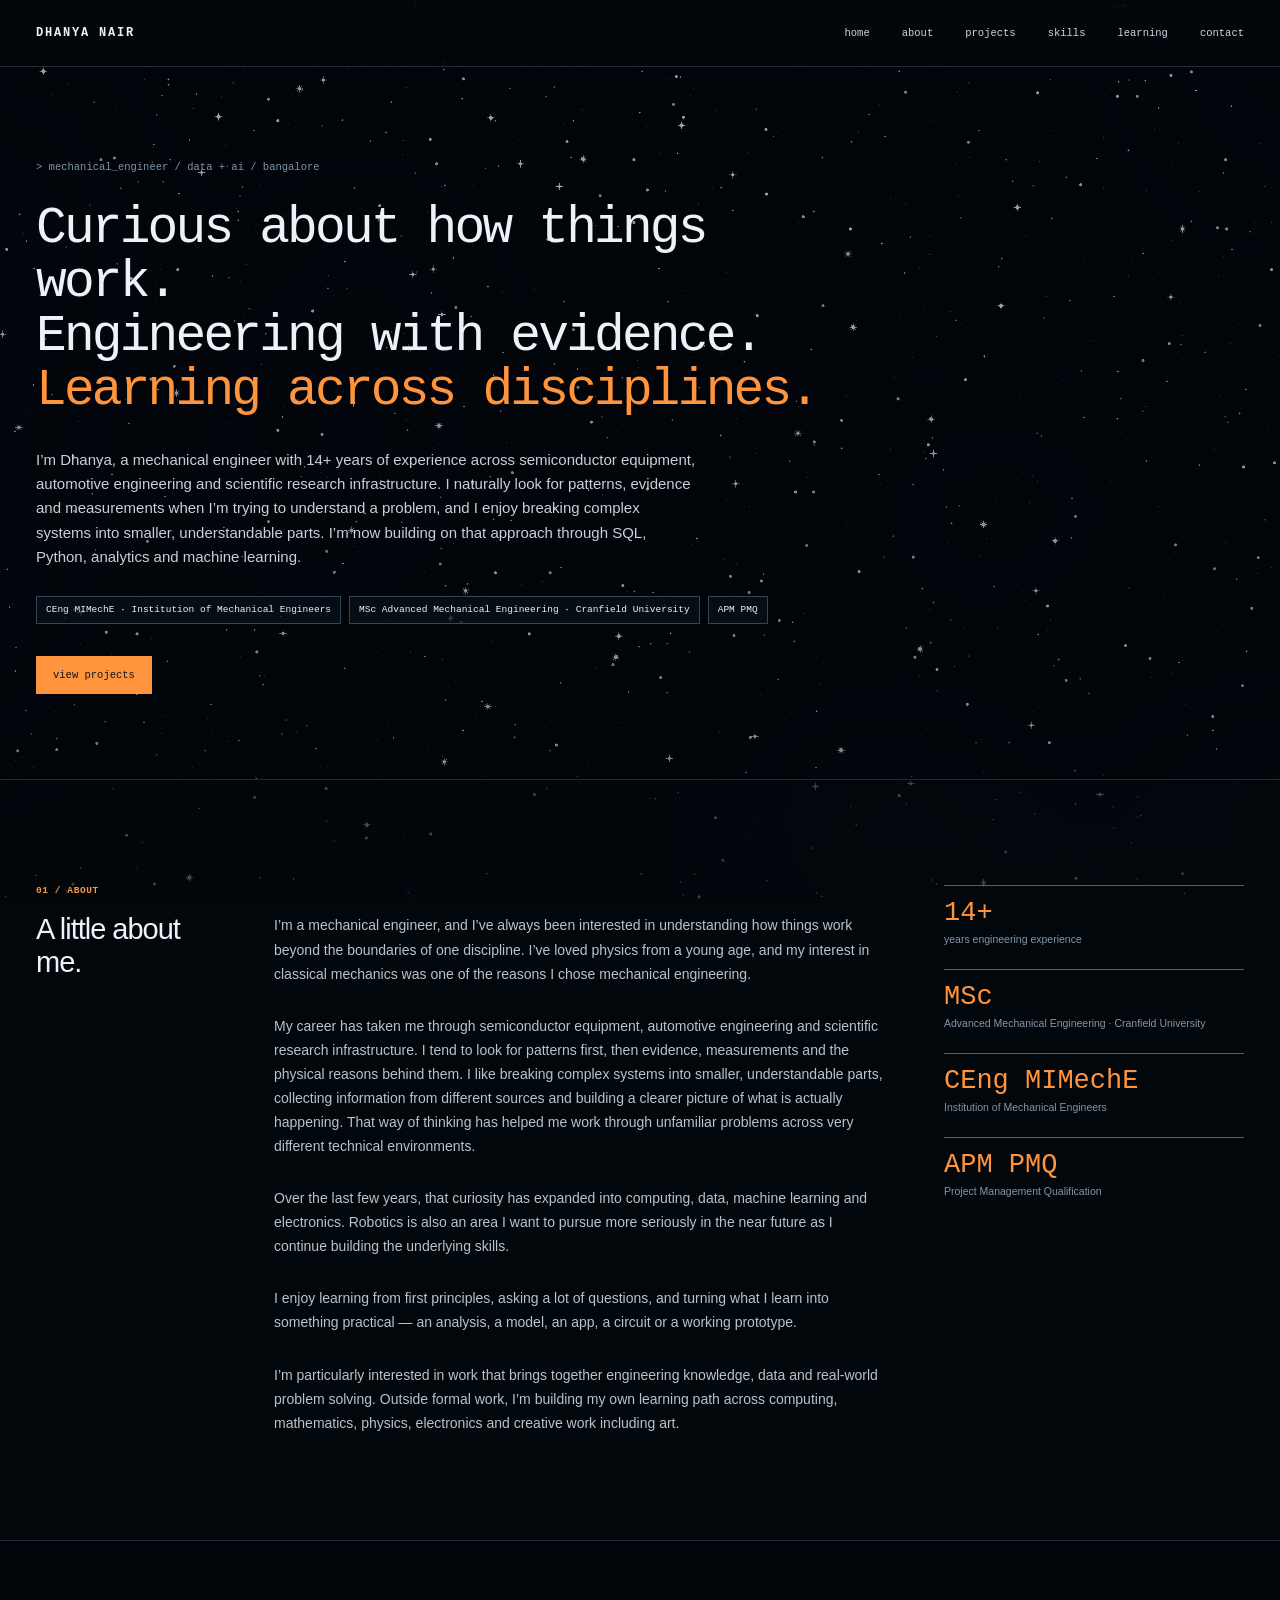
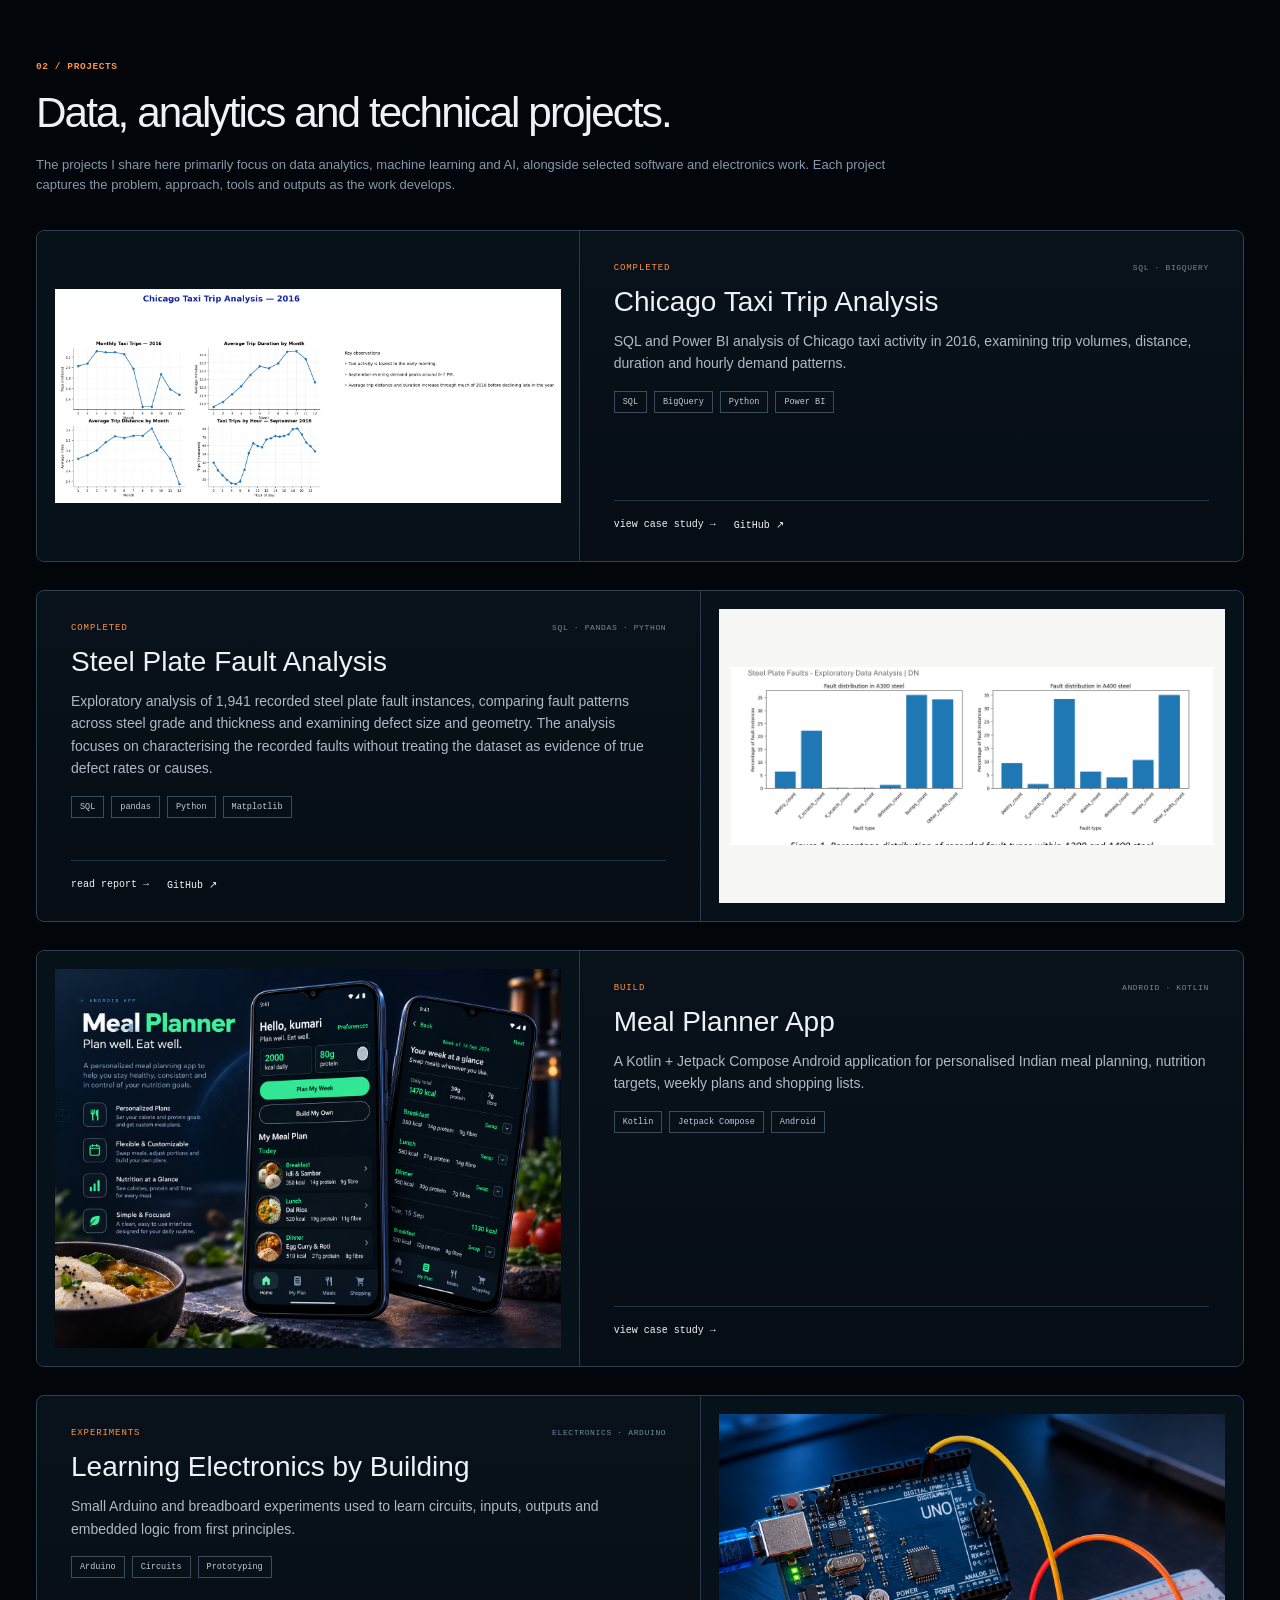
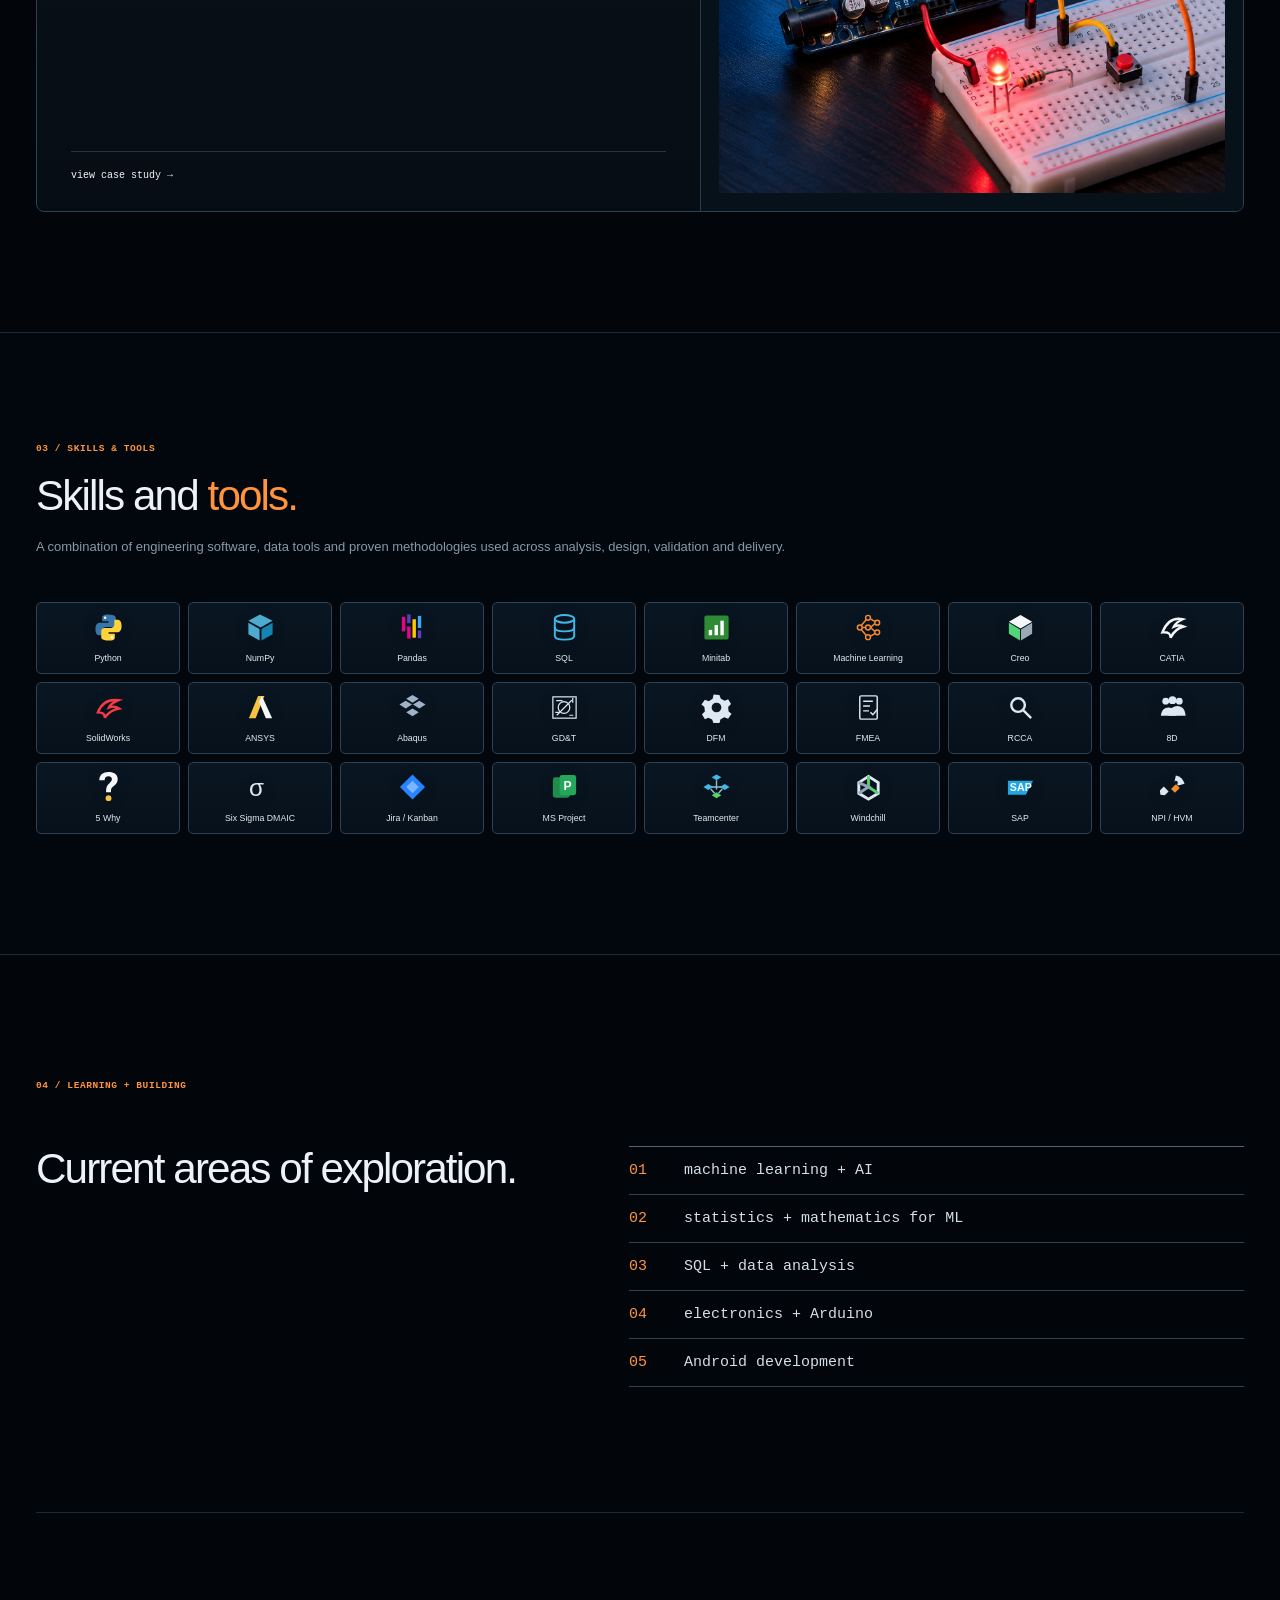
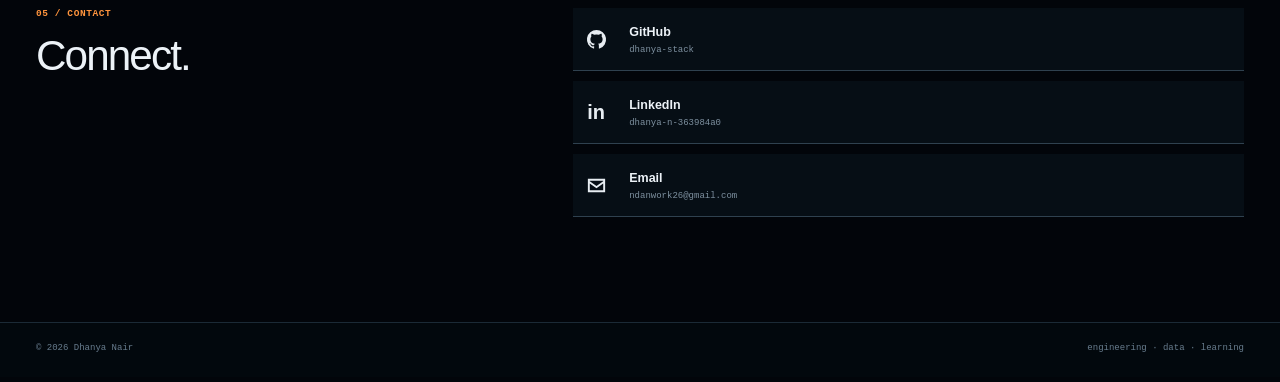
==== commit f86782a8: "Remove CV download link from index.html Removed CV download link from the navigation and hero action" ====
--- a/index.html
+++ b/index.html
@@ -25,7 +25,7 @@
 <a href="#projects">projects</a>
 <a href="#skills">skills</a>
 <a href="#learning">learning</a>
-<a href="assets/Dhanya_Nair_CV.pdf" target="_blank">cv</a>
+
 <a href="#contact">contact</a>
 </nav>
 </div>
@@ -43,7 +43,7 @@
 </div>
 <div class="hero-actions">
 <a class="button primary" href="#projects">view projects</a>
-<a class="button secondary" download="" href="assets/Dhanya_Nair_CV.pdf" target="_blank">download cv</a>
+
 </div>
 </div>
 </section>
@@ -182,4 +182,4 @@
 </footer>
 <script src="script.js"></script>
 </body>
-</html>+</html>
